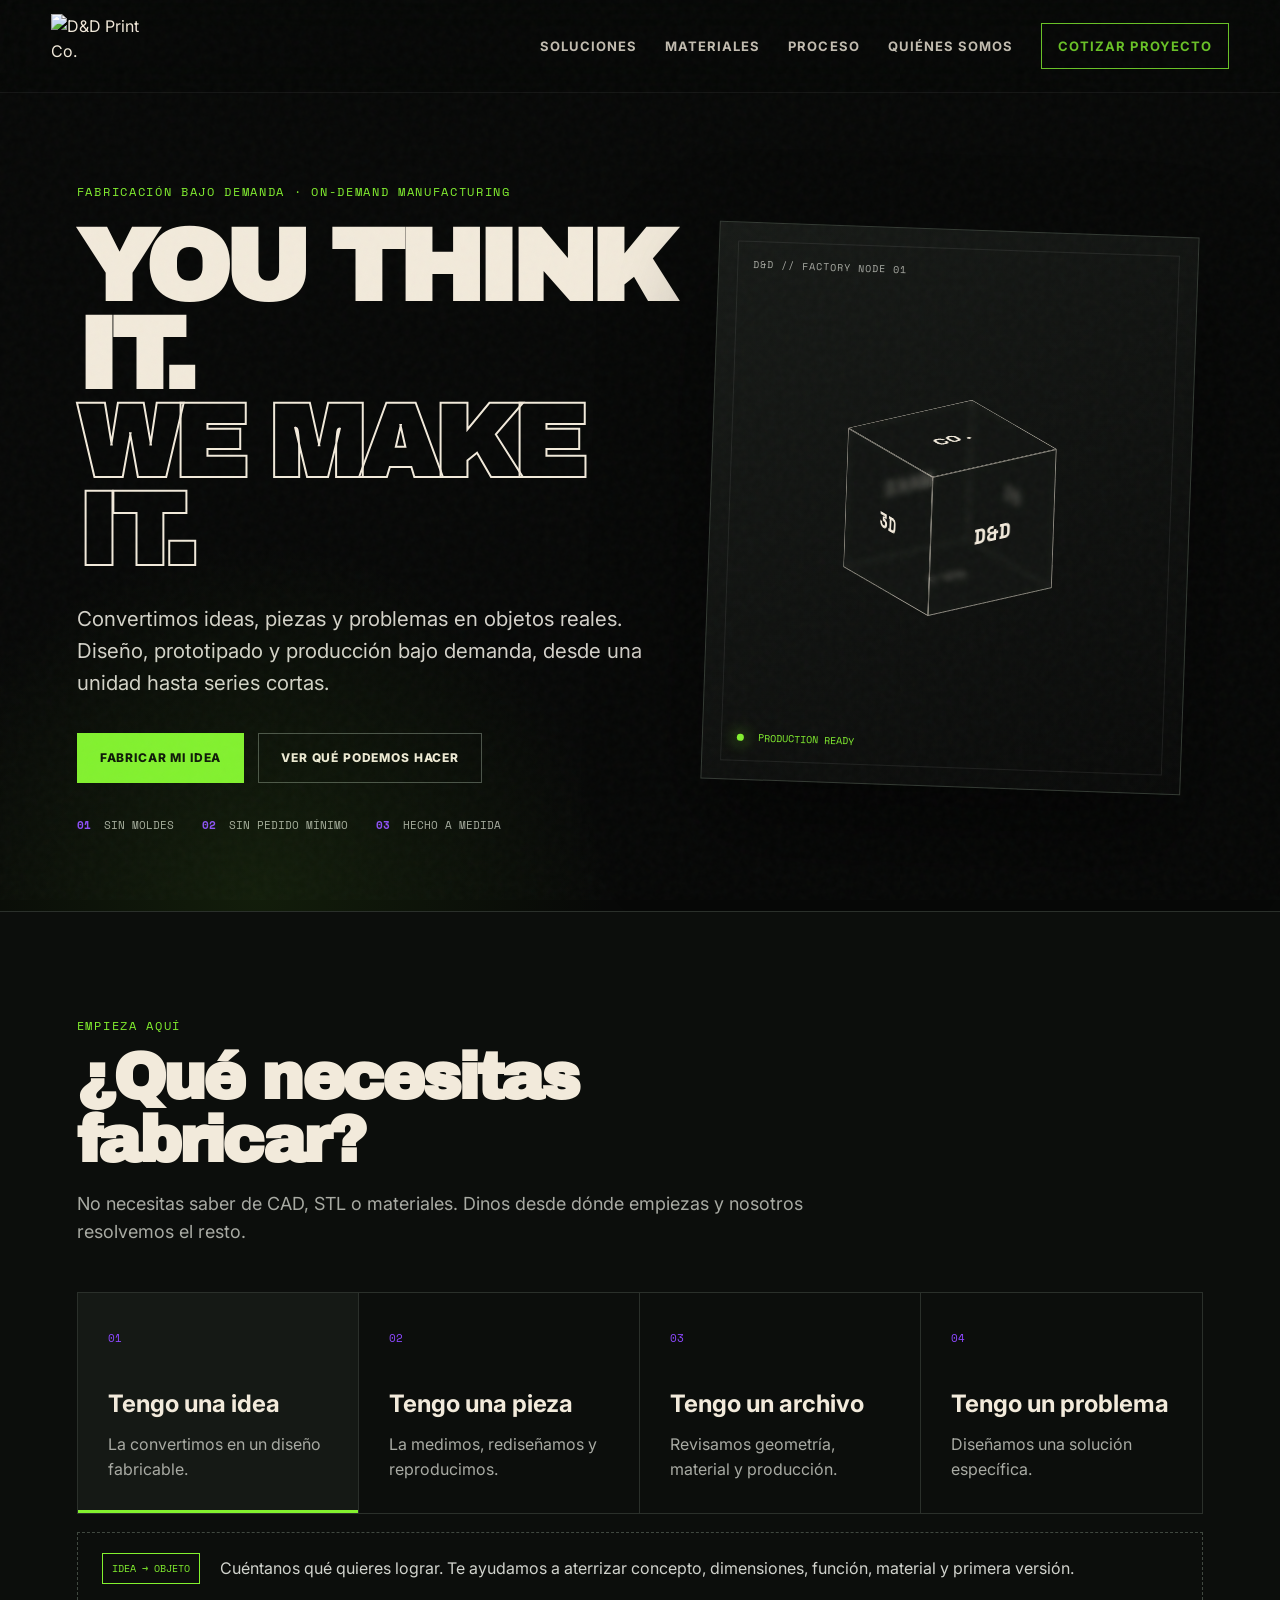
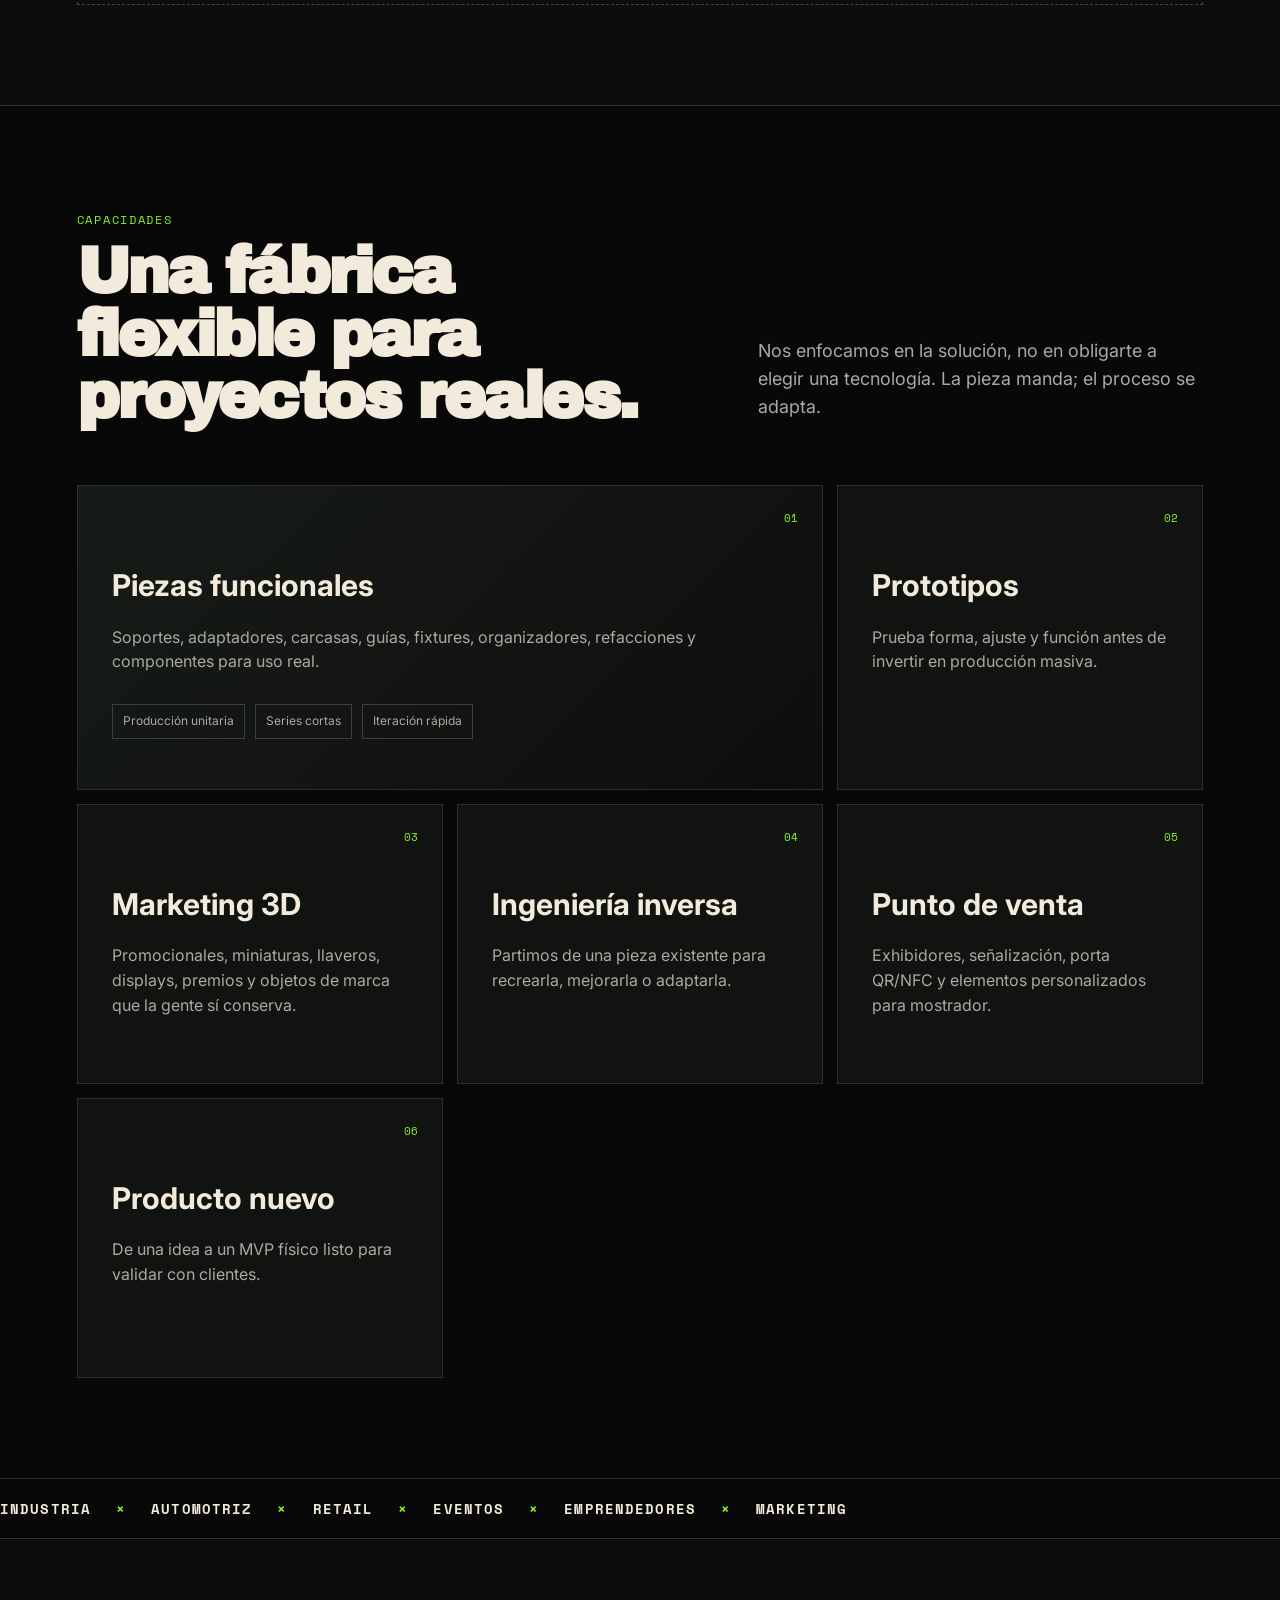
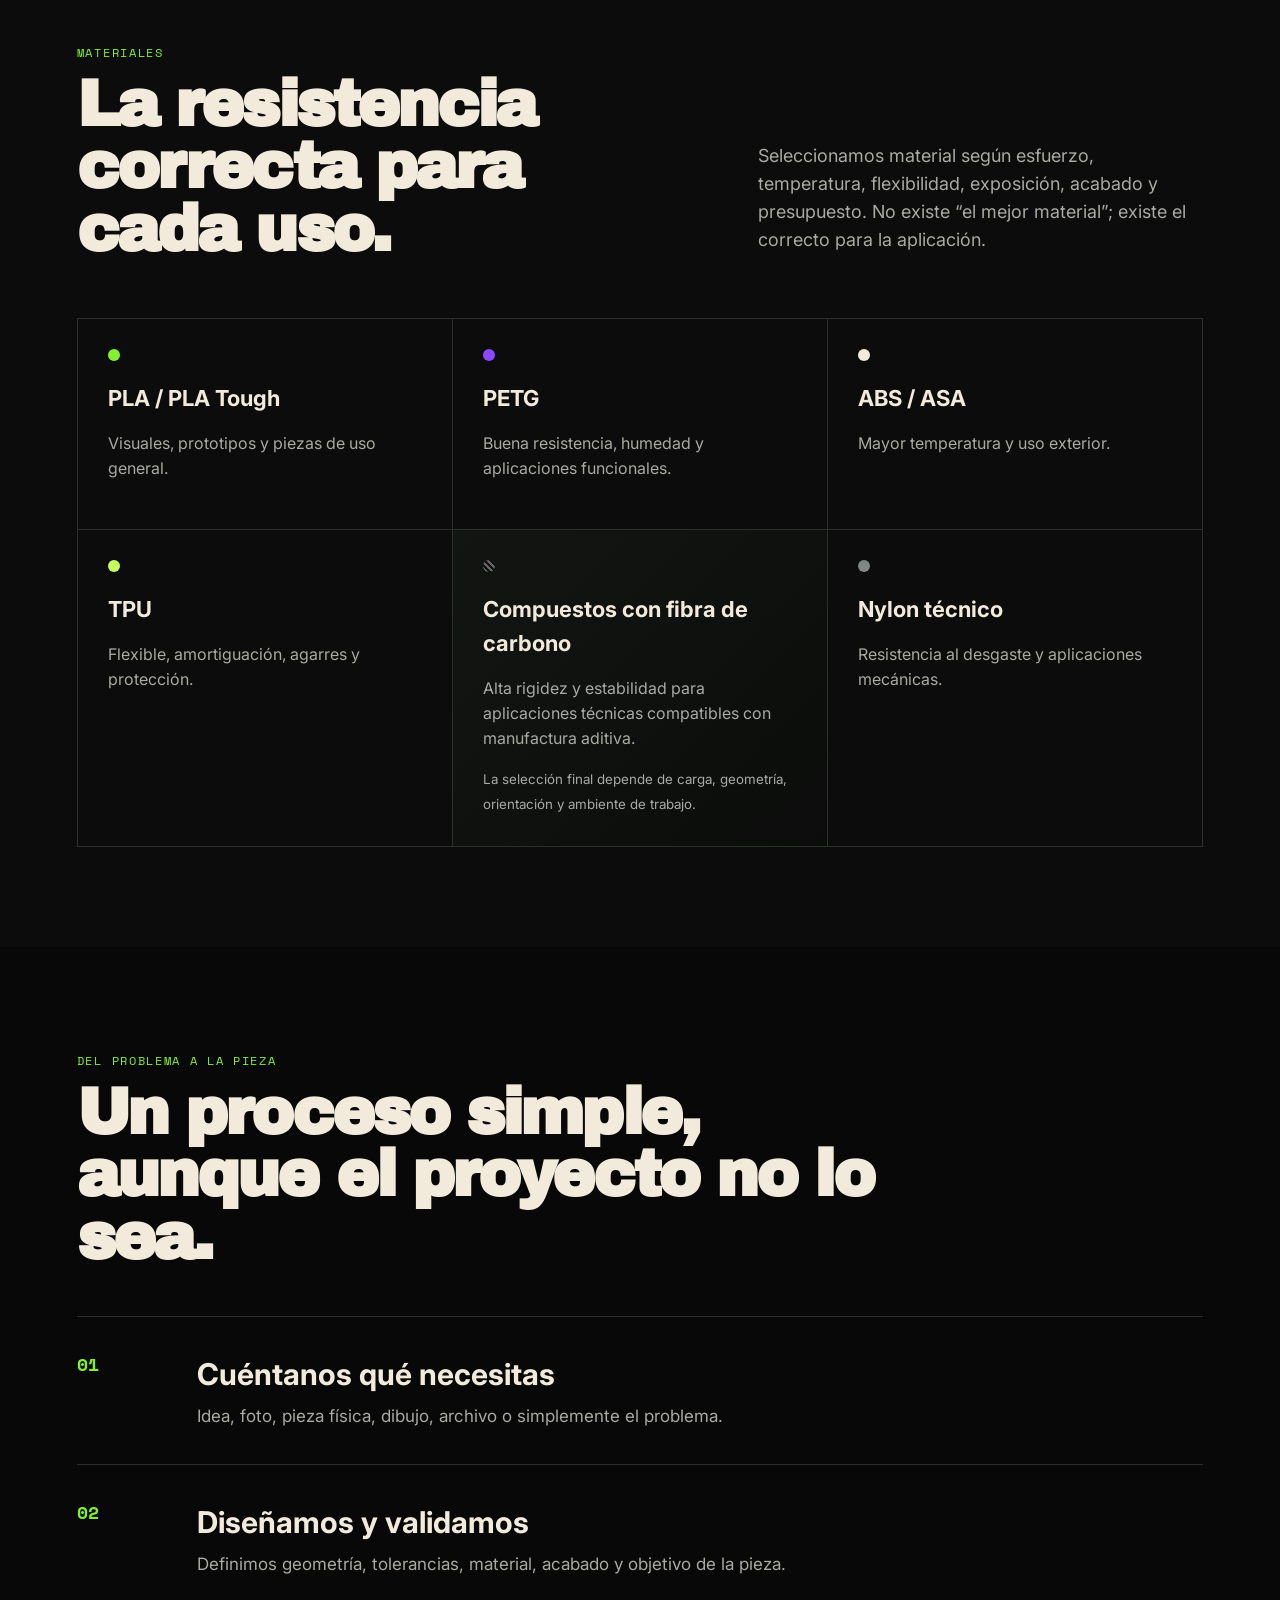
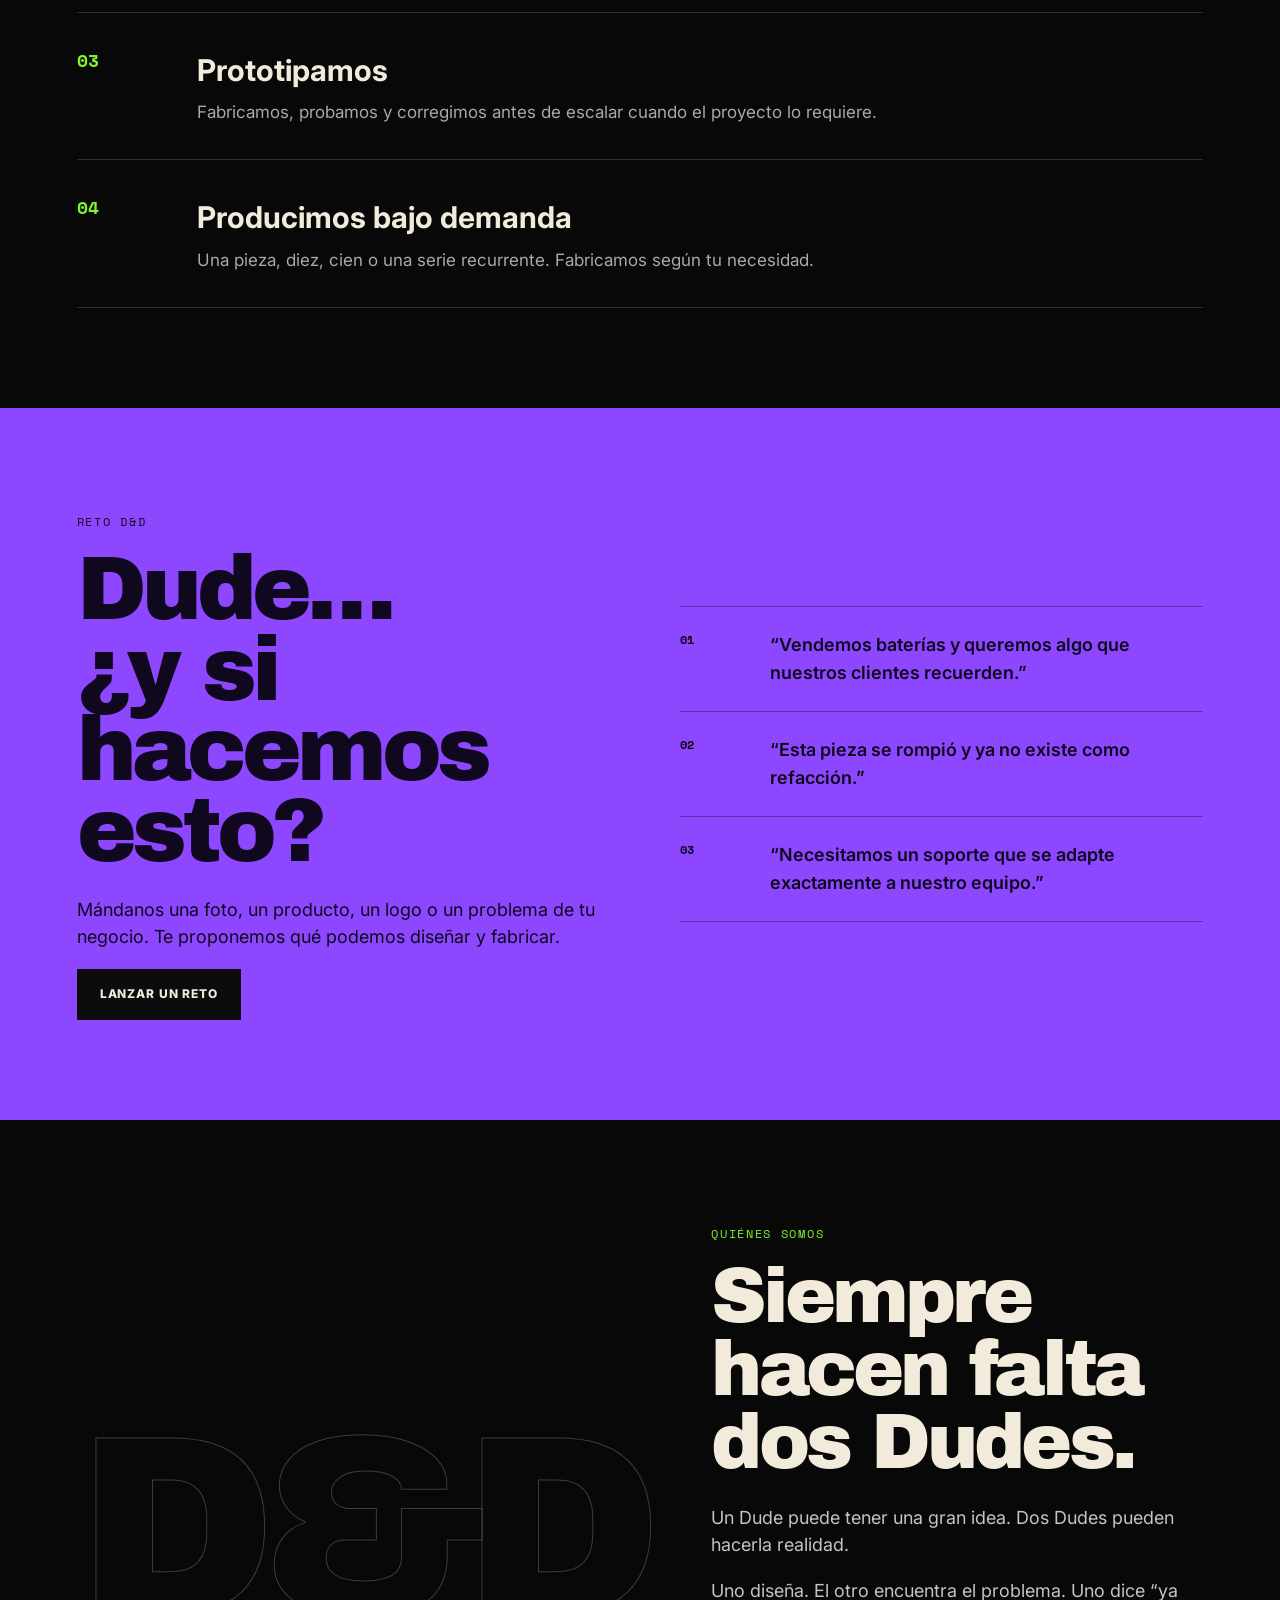
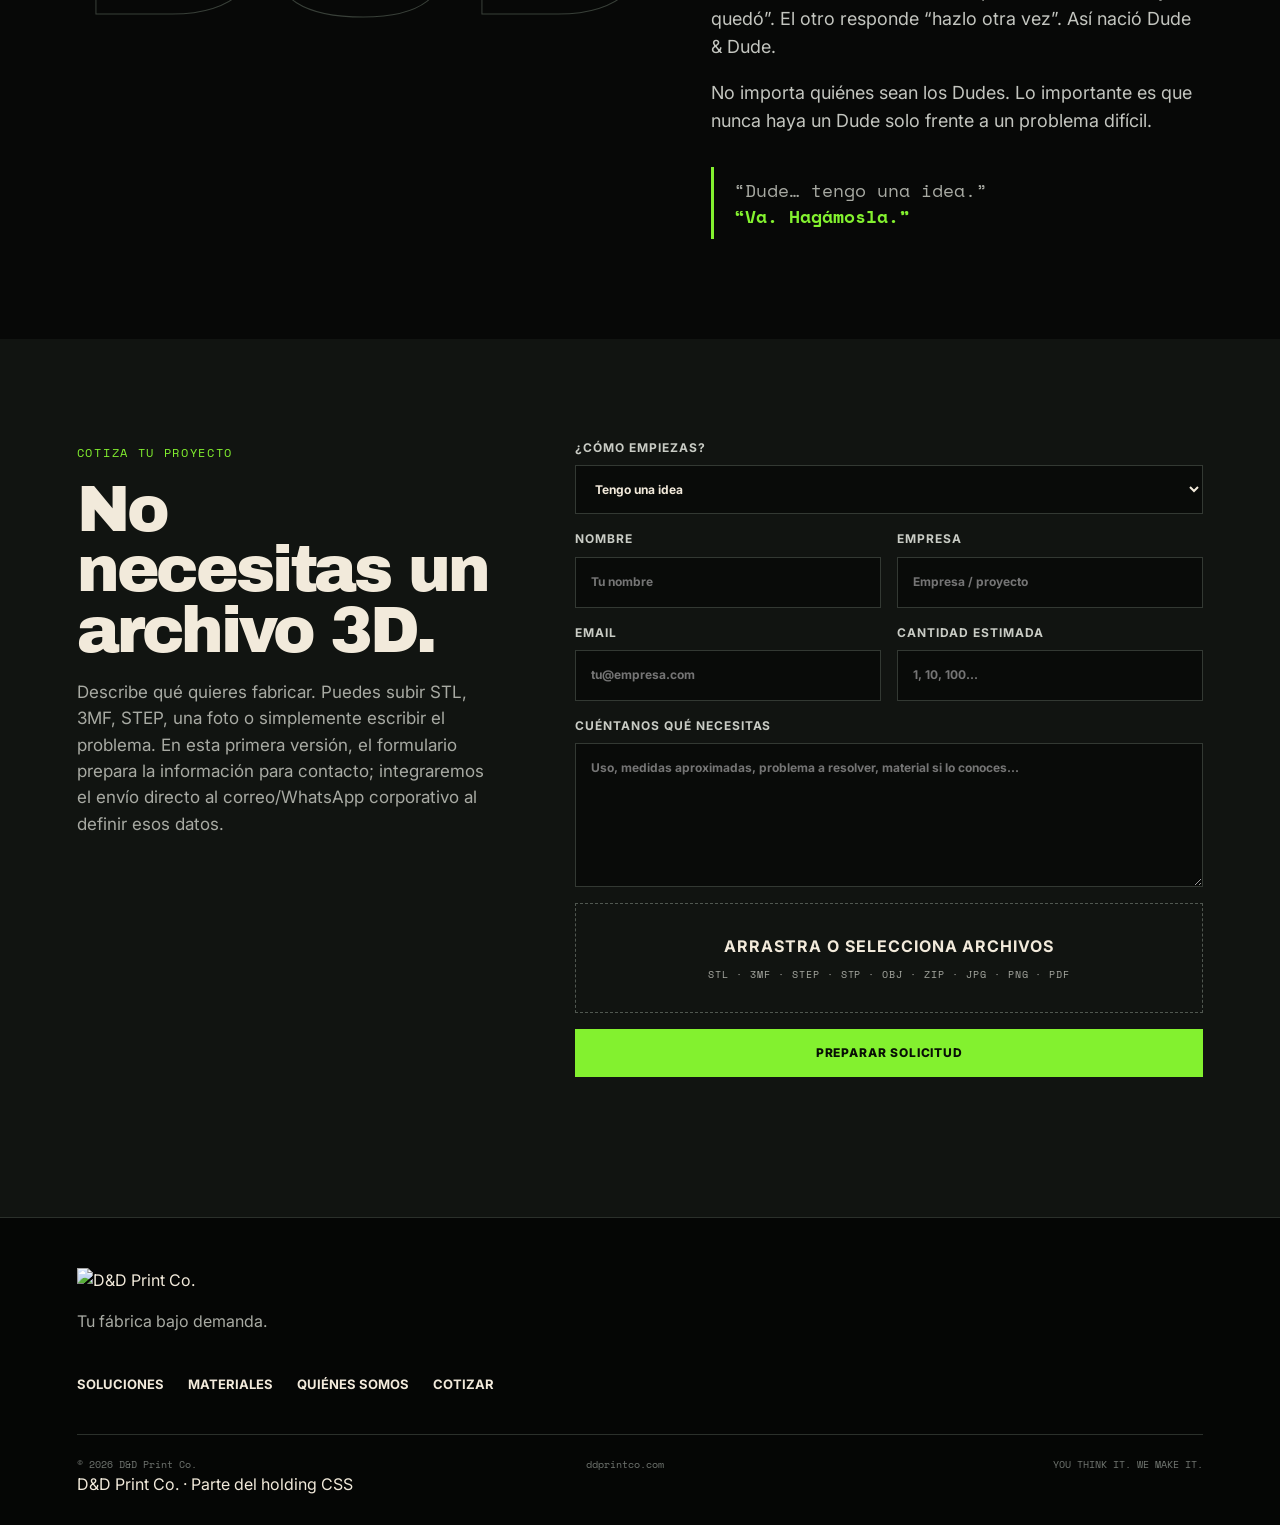
==== index.html @ 62b8ad68 "Add discreet CSS holding reference in footer" ====
<!doctype html>
<html lang="es">
<head>
  <meta charset="utf-8">
  <meta name="viewport" content="width=device-width, initial-scale=1">
  <title>D&D Print Co. | Fabricación bajo demanda</title>
  <meta name="description" content="D&D Print Co. convierte ideas, piezas, archivos y problemas en soluciones físicas. Diseño, prototipado e impresión 3D bajo demanda para empresas, emprendedores y personas.">
  <link rel="canonical" href="https://ddprintco.com/">
  <meta name="theme-color" content="#090909">
  <meta property="og:title" content="D&D Print Co. | Tu fábrica bajo demanda">
  <meta property="og:description" content="Diseñamos, prototipamos y fabricamos piezas y soluciones bajo demanda. Desde una pieza hasta series cortas.">
  <meta property="og:type" content="website">
  <meta property="og:url" content="https://ddprintco.com/">
  <link rel="icon" href="assets/logo.png">
  <link rel="manifest" href="manifest.webmanifest">
  <link rel="preconnect" href="https://fonts.googleapis.com">
  <link rel="preconnect" href="https://fonts.gstatic.com" crossorigin>
  <link href="https://fonts.googleapis.com/css2?family=Archivo+Black&family=Inter:wght@400;500;600;700&family=Space+Mono:wght@400;700&display=swap" rel="stylesheet">
  <link rel="stylesheet" href="styles.css">
</head>
<body>
  <div class="noise"></div>
  <header class="site-header">
    <a class="brand" href="#inicio" aria-label="D&D Print Co. inicio">
      <img src="assets/logo.png" alt="D&D Print Co.">
    </a>
    <button class="menu-toggle" aria-label="Abrir menú" aria-expanded="false"><span></span><span></span></button>
    <nav class="main-nav">
      <a href="#soluciones">Soluciones</a>
      <a href="#materiales">Materiales</a>
      <a href="#proceso">Proceso</a>
      <a href="#nosotros">Quiénes somos</a>
      <a class="nav-cta" href="#cotizar">Cotizar proyecto</a>
    </nav>
  </header>

  <main>
    <section class="hero" id="inicio">
      <div class="hero-copy">
        <div class="eyebrow">FABRICACIÓN BAJO DEMANDA · ON-DEMAND MANUFACTURING</div>
        <h1>YOU THINK IT.<br><span>WE MAKE IT.</span></h1>
        <p class="hero-lead">Convertimos ideas, piezas y problemas en objetos reales. Diseño, prototipado y producción bajo demanda, desde una unidad hasta series cortas.</p>
        <div class="hero-actions">
          <a class="button primary" href="#cotizar">Fabricar mi idea</a>
          <a class="button ghost" href="#soluciones">Ver qué podemos hacer</a>
        </div>
        <div class="hero-meta">
          <span><b>01</b> Sin moldes</span>
          <span><b>02</b> Sin pedido mínimo</span>
          <span><b>03</b> Hecho a medida</span>
        </div>
      </div>
      <div class="hero-visual" aria-hidden="true">
        <div class="orb orb-a"></div>
        <div class="orb orb-b"></div>
        <div class="machine-card">
          <span class="card-label">D&D // FACTORY NODE 01</span>
          <div class="cube">
            <div class="cube-face front">D&D</div>
            <div class="cube-face back">MAKE</div>
            <div class="cube-face right">01</div>
            <div class="cube-face left">3D</div>
            <div class="cube-face top">CO.</div>
            <div class="cube-face bottom">LAB</div>
          </div>
          <div class="status-line"><span class="pulse"></span> PRODUCTION READY</div>
        </div>
      </div>
    </section>

    <section class="route-section">
      <div class="section-heading">
        <span>EMPIEZA AQUÍ</span>
        <h2>¿Qué necesitas fabricar?</h2>
        <p>No necesitas saber de CAD, STL o materiales. Dinos desde dónde empiezas y nosotros resolvemos el resto.</p>
      </div>
      <div class="route-grid">
        <button class="route-card active" data-route="idea"><b>01</b><h3>Tengo una idea</h3><p>La convertimos en un diseño fabricable.</p></button>
        <button class="route-card" data-route="pieza"><b>02</b><h3>Tengo una pieza</h3><p>La medimos, rediseñamos y reproducimos.</p></button>
        <button class="route-card" data-route="archivo"><b>03</b><h3>Tengo un archivo</h3><p>Revisamos geometría, material y producción.</p></button>
        <button class="route-card" data-route="problema"><b>04</b><h3>Tengo un problema</h3><p>Diseñamos una solución específica.</p></button>
      </div>
      <div class="route-output" id="routeOutput">
        <span class="tag">IDEA → OBJETO</span>
        <p>Cuéntanos qué quieres lograr. Te ayudamos a aterrizar concepto, dimensiones, función, material y primera versión.</p>
      </div>
    </section>

    <section class="solutions" id="soluciones">
      <div class="section-heading split">
        <div><span>CAPACIDADES</span><h2>Una fábrica flexible para proyectos reales.</h2></div>
        <p>Nos enfocamos en la solución, no en obligarte a elegir una tecnología. La pieza manda; el proceso se adapta.</p>
      </div>
      <div class="solution-grid">
        <article class="solution-card big">
          <div class="card-index">01</div>
          <h3>Piezas funcionales</h3>
          <p>Soportes, adaptadores, carcasas, guías, fixtures, organizadores, refacciones y componentes para uso real.</p>
          <ul><li>Producción unitaria</li><li>Series cortas</li><li>Iteración rápida</li></ul>
        </article>
        <article class="solution-card">
          <div class="card-index">02</div>
          <h3>Prototipos</h3>
          <p>Prueba forma, ajuste y función antes de invertir en producción masiva.</p>
        </article>
        <article class="solution-card">
          <div class="card-index">03</div>
          <h3>Marketing 3D</h3>
          <p>Promocionales, miniaturas, llaveros, displays, premios y objetos de marca que la gente sí conserva.</p>
        </article>
        <article class="solution-card">
          <div class="card-index">04</div>
          <h3>Ingeniería inversa</h3>
          <p>Partimos de una pieza existente para recrearla, mejorarla o adaptarla.</p>
        </article>
        <article class="solution-card">
          <div class="card-index">05</div>
          <h3>Punto de venta</h3>
          <p>Exhibidores, señalización, porta QR/NFC y elementos personalizados para mostrador.</p>
        </article>
        <article class="solution-card">
          <div class="card-index">06</div>
          <h3>Producto nuevo</h3>
          <p>De una idea a un MVP físico listo para validar con clientes.</p>
        </article>
      </div>
    </section>

    <section class="industries">
      <div class="ticker"><span>INDUSTRIA</span><i>×</i><span>AUTOMOTRIZ</span><i>×</i><span>RETAIL</span><i>×</i><span>EVENTOS</span><i>×</i><span>EMPRENDEDORES</span><i>×</i><span>MARKETING</span></div>
    </section>

    <section class="materials" id="materiales">
      <div class="section-heading split">
        <div><span>MATERIALES</span><h2>La resistencia correcta para cada uso.</h2></div>
        <p>Seleccionamos material según esfuerzo, temperatura, flexibilidad, exposición, acabado y presupuesto. No existe “el mejor material”; existe el correcto para la aplicación.</p>
      </div>
      <div class="materials-grid">
        <div class="material"><span class="dot green"></span><h3>PLA / PLA Tough</h3><p>Visuales, prototipos y piezas de uso general.</p></div>
        <div class="material"><span class="dot purple"></span><h3>PETG</h3><p>Buena resistencia, humedad y aplicaciones funcionales.</p></div>
        <div class="material"><span class="dot cream"></span><h3>ABS / ASA</h3><p>Mayor temperatura y uso exterior.</p></div>
        <div class="material"><span class="dot lime"></span><h3>TPU</h3><p>Flexible, amortiguación, agarres y protección.</p></div>
        <div class="material featured"><span class="dot carbon"></span><h3>Compuestos con fibra de carbono</h3><p>Alta rigidez y estabilidad para aplicaciones técnicas compatibles con manufactura aditiva.</p><small>La selección final depende de carga, geometría, orientación y ambiente de trabajo.</small></div>
        <div class="material"><span class="dot grey"></span><h3>Nylon técnico</h3><p>Resistencia al desgaste y aplicaciones mecánicas.</p></div>
      </div>
    </section>

    <section class="process" id="proceso">
      <div class="section-heading"><span>DEL PROBLEMA A LA PIEZA</span><h2>Un proceso simple, aunque el proyecto no lo sea.</h2></div>
      <div class="process-list">
        <div class="process-step"><b>01</b><div><h3>Cuéntanos qué necesitas</h3><p>Idea, foto, pieza física, dibujo, archivo o simplemente el problema.</p></div></div>
        <div class="process-step"><b>02</b><div><h3>Diseñamos y validamos</h3><p>Definimos geometría, tolerancias, material, acabado y objetivo de la pieza.</p></div></div>
        <div class="process-step"><b>03</b><div><h3>Prototipamos</h3><p>Fabricamos, probamos y corregimos antes de escalar cuando el proyecto lo requiere.</p></div></div>
        <div class="process-step"><b>04</b><div><h3>Producimos bajo demanda</h3><p>Una pieza, diez, cien o una serie recurrente. Fabricamos según tu necesidad.</p></div></div>
      </div>
    </section>

    <section class="challenge">
      <div class="challenge-copy">
        <span class="eyebrow">RETO D&D</span>
        <h2>Dude…<br>¿y si hacemos esto?</h2>
        <p>Mándanos una foto, un producto, un logo o un problema de tu negocio. Te proponemos qué podemos diseñar y fabricar.</p>
        <a class="button primary" href="#cotizar">Lanzar un reto</a>
      </div>
      <div class="challenge-list">
        <div><span>01</span><p>“Vendemos baterías y queremos algo que nuestros clientes recuerden.”</p></div>
        <div><span>02</span><p>“Esta pieza se rompió y ya no existe como refacción.”</p></div>
        <div><span>03</span><p>“Necesitamos un soporte que se adapte exactamente a nuestro equipo.”</p></div>
      </div>
    </section>

    <section class="about" id="nosotros">
      <div class="about-mark">D&D</div>
      <div class="about-copy">
        <span class="eyebrow">QUIÉNES SOMOS</span>
        <h2>Siempre hacen falta dos Dudes.</h2>
        <p>Un Dude puede tener una gran idea. Dos Dudes pueden hacerla realidad.</p>
        <p>Uno diseña. El otro encuentra el problema. Uno dice “ya quedó”. El otro responde “hazlo otra vez”. Así nació Dude & Dude.</p>
        <p>No importa quiénes sean los Dudes. Lo importante es que nunca haya un Dude solo frente a un problema difícil.</p>
        <blockquote>“Dude… tengo una idea.”<br><strong>“Va. Hagámosla.”</strong></blockquote>
      </div>
    </section>

    <section class="quote-section" id="cotizar">
      <div class="quote-intro">
        <span class="eyebrow">COTIZA TU PROYECTO</span>
        <h2>No necesitas un archivo 3D.</h2>
        <p>Describe qué quieres fabricar. Puedes subir STL, 3MF, STEP, una foto o simplemente escribir el problema. En esta primera versión, el formulario prepara la información para contacto; integraremos el envío directo al correo/WhatsApp corporativo al definir esos datos.</p>
      </div>
      <form class="quote-form" id="quoteForm">
        <label>¿Cómo empiezas?
          <select name="start">
            <option>Tengo una idea</option><option>Tengo una pieza</option><option>Tengo un archivo</option><option>Tengo un problema</option>
          </select>
        </label>
        <div class="form-row">
          <label>Nombre<input type="text" name="name" placeholder="Tu nombre" required></label>
          <label>Empresa<input type="text" name="company" placeholder="Empresa / proyecto"></label>
        </div>
        <div class="form-row">
          <label>Email<input type="email" name="email" placeholder="tu@empresa.com" required></label>
          <label>Cantidad estimada<input type="text" name="qty" placeholder="1, 10, 100..."></label>
        </div>
        <label>Cuéntanos qué necesitas<textarea name="message" rows="6" placeholder="Uso, medidas aproximadas, problema a resolver, material si lo conoces..."></textarea></label>
        <label class="upload-zone" for="files">
          <input id="files" name="files" type="file" multiple accept=".stl,.3mf,.step,.stp,.obj,.zip,.jpg,.jpeg,.png,.pdf">
          <span class="upload-title">Arrastra o selecciona archivos</span>
          <span class="upload-copy">STL · 3MF · STEP · STP · OBJ · ZIP · JPG · PNG · PDF</span>
        </label>
        <button class="button primary wide" type="submit">Preparar solicitud</button>
        <div class="form-status" id="formStatus" aria-live="polite"></div>
      </form>
    </section>
  </main>

  <footer>
    <div class="footer-brand"><img src="assets/logo.png" alt="D&D Print Co."><p>Tu fábrica bajo demanda.</p></div>
    <div class="footer-links"><a href="#soluciones">Soluciones</a><a href="#materiales">Materiales</a><a href="#nosotros">Quiénes somos</a><a href="#cotizar">Cotizar</a></div>
    <div class="footer-bottom"><span>© 2026 D&D Print Co.</span><span>ddprintco.com</span><span>YOU THINK IT. WE MAKE IT.</span></div>
    <div class="holding-note">D&D Print Co. · Parte del holding CSS</div>
  </footer>
  <script src="script.js"></script>
</body>
</html>
---- styles.css ----
:root{
  --bg:#070807;--panel:#111311;--panel2:#171a17;--text:#f2eadb;--muted:#a8aaa3;
  --green:#83f12f;--purple:#8d48ff;--line:#2b302b;--black:#000;
}
*{box-sizing:border-box}
html{scroll-behavior:smooth}
body{margin:0;background:var(--bg);color:var(--text);font-family:Inter,Arial,sans-serif;line-height:1.55;overflow-x:hidden}
a{color:inherit;text-decoration:none}
button,input,select,textarea{font:inherit}
.noise{pointer-events:none;position:fixed;inset:0;z-index:99;opacity:.045;background-image:url("data:image/svg+xml,%3Csvg viewBox='0 0 160 160' xmlns='http://www.w3.org/2000/svg'%3E%3Cfilter id='n'%3E%3CfeTurbulence type='fractalNoise' baseFrequency='.8' numOctaves='4' stitchTiles='stitch'/%3E%3C/filter%3E%3Crect width='100%25' height='100%25' filter='url(%23n)' opacity='.7'/%3E%3C/svg%3E")}
.site-header{position:sticky;top:0;z-index:80;display:flex;align-items:center;justify-content:space-between;padding:14px 4vw;background:rgba(7,8,7,.84);backdrop-filter:blur(18px);border-bottom:1px solid rgba(255,255,255,.06)}
.brand img{width:114px;height:64px;object-fit:contain;display:block}
.main-nav{display:flex;align-items:center;gap:28px;font-size:13px;font-weight:700;text-transform:uppercase;letter-spacing:.08em}
.main-nav a{opacity:.8}.main-nav a:hover{opacity:1;color:var(--green)}
.nav-cta{padding:12px 16px;border:1px solid var(--green);color:var(--green)!important}
.menu-toggle{display:none;background:none;border:0;padding:10px}.menu-toggle span{display:block;width:26px;height:2px;background:var(--text);margin:5px}
.hero{min-height:calc(100vh - 93px);display:grid;grid-template-columns:1.1fr .9fr;align-items:center;padding:7vw 6vw 6vw;position:relative;overflow:hidden}
.hero:before{content:"";position:absolute;left:-10%;bottom:-45%;width:60vw;height:60vw;background:radial-gradient(circle,rgba(131,241,47,.09),transparent 65%);pointer-events:none}
.eyebrow,.section-heading>span,.section-heading>div>span{font-family:"Space Mono",monospace;color:var(--green);font-size:12px;letter-spacing:.14em}
.hero h1{font-family:"Archivo Black",Impact,sans-serif;font-size:clamp(58px,8vw,132px);line-height:.86;letter-spacing:-.06em;margin:22px 0 28px;max-width:900px}
.hero h1 span{color:transparent;-webkit-text-stroke:2px var(--text)}
.hero-lead{font-size:clamp(18px,1.6vw,26px);max-width:760px;color:#d5d2cb}
.hero-actions{display:flex;gap:14px;flex-wrap:wrap;margin:34px 0}
.button{display:inline-flex;align-items:center;justify-content:center;padding:15px 22px;text-transform:uppercase;font-weight:800;letter-spacing:.07em;font-size:12px;border:1px solid transparent;cursor:pointer;transition:.2s}
.button.primary{background:var(--green);color:#091006}.button.primary:hover{box-shadow:0 0 0 6px rgba(131,241,47,.12);transform:translateY(-2px)}
.button.ghost{border-color:#4a504a}.button.ghost:hover{border-color:var(--text)}
.hero-meta{display:flex;gap:28px;flex-wrap:wrap;color:var(--muted);font-family:"Space Mono",monospace;font-size:11px;text-transform:uppercase}.hero-meta b{color:var(--purple);margin-right:6px}
.hero-visual{position:relative;min-height:620px;display:grid;place-items:center}
.machine-card{width:min(480px,80vw);aspect-ratio:.86;background:linear-gradient(145deg,#171a17,#090a09);border:1px solid #333a33;box-shadow:0 45px 100px rgba(0,0,0,.55);display:flex;flex-direction:column;align-items:center;justify-content:center;position:relative;transform:rotate(2deg)}
.machine-card:before{content:"";position:absolute;inset:18px;border:1px solid rgba(255,255,255,.08)}
.card-label{position:absolute;top:34px;left:34px;font:10px "Space Mono";letter-spacing:.1em;color:var(--muted)}
.status-line{position:absolute;bottom:34px;left:34px;font:10px "Space Mono";color:var(--green)}
.pulse{display:inline-block;width:7px;height:7px;background:var(--green);border-radius:50%;margin-right:8px;box-shadow:0 0 15px var(--green)}
.orb{position:absolute;border-radius:50%;filter:blur(2px)}.orb-a{width:230px;height:230px;background:var(--purple);opacity:.15;right:3%;top:8%}.orb-b{width:170px;height:170px;background:var(--green);opacity:.12;left:4%;bottom:10%}
.cube{width:150px;height:150px;position:relative;transform-style:preserve-3d;animation:spin 14s linear infinite;transform:rotateX(-22deg) rotateY(35deg)}
.cube-face{position:absolute;width:150px;height:150px;border:1px solid rgba(242,234,219,.55);background:rgba(18,20,18,.7);display:grid;place-items:center;font:700 24px "Space Mono";backdrop-filter:blur(3px)}
.front{transform:translateZ(75px)}.back{transform:rotateY(180deg) translateZ(75px)}.right{transform:rotateY(90deg) translateZ(75px)}.left{transform:rotateY(-90deg) translateZ(75px)}.top{transform:rotateX(90deg) translateZ(75px)}.bottom{transform:rotateX(-90deg) translateZ(75px)}
@keyframes spin{from{transform:rotateX(-22deg) rotateY(0)}to{transform:rotateX(-22deg) rotateY(360deg)}}
section{padding:100px 6vw}.section-heading{max-width:800px;margin-bottom:46px}.section-heading.split{max-width:none;display:grid;grid-template-columns:1.15fr .85fr;gap:80px;align-items:end}.section-heading h2{font-family:"Archivo Black";font-size:clamp(36px,5vw,72px);line-height:.98;letter-spacing:-.045em;margin:10px 0}.section-heading p{color:var(--muted);font-size:18px}
.route-section{background:#0c0e0c;border-top:1px solid var(--line);border-bottom:1px solid var(--line)}
.route-grid{display:grid;grid-template-columns:repeat(4,1fr);border:1px solid var(--line)}
.route-card{background:transparent;color:inherit;text-align:left;border:0;border-right:1px solid var(--line);padding:30px;min-height:220px;cursor:pointer;transition:.2s}
.route-card:last-child{border-right:0}.route-card:hover,.route-card.active{background:#151915}.route-card.active{box-shadow:inset 0 -3px var(--green)}
.route-card b{font:11px "Space Mono";color:var(--purple)}.route-card h3{font-size:24px;margin:36px 0 10px}.route-card p{color:var(--muted);margin:0}
.route-output{margin-top:18px;padding:20px 24px;border:1px dashed #404840;display:flex;gap:20px;align-items:center}.route-output p{margin:0;color:#d1d3cd}.tag{white-space:nowrap;font:10px "Space Mono";color:var(--green);border:1px solid var(--green);padding:7px 9px}
.solution-grid{display:grid;grid-template-columns:repeat(3,1fr);gap:14px}.solution-card{background:var(--panel);border:1px solid var(--line);padding:34px;min-height:280px;position:relative;overflow:hidden}.solution-card.big{grid-column:span 2;background:linear-gradient(135deg,#171b17,#0d0f0d)}.solution-card:hover{border-color:#596259}.solution-card h3{font-size:30px;margin:42px 0 10px}.solution-card p,.solution-card li{color:var(--muted)}.solution-card ul{display:flex;gap:10px;flex-wrap:wrap;list-style:none;padding:0;margin-top:30px}.solution-card li{border:1px solid #3a403a;padding:7px 10px;font-size:12px}.card-index{position:absolute;top:24px;right:24px;color:var(--green);font:11px "Space Mono"}
.industries{padding:0;border-block:1px solid var(--line);overflow:hidden}.ticker{display:flex;gap:25px;align-items:center;white-space:nowrap;padding:19px 0;font:700 14px "Space Mono";letter-spacing:.08em;animation:ticker 22s linear infinite}.ticker i{color:var(--green)}@keyframes ticker{to{transform:translateX(-28%)}}
.materials{background:#0b0c0b}.materials-grid{display:grid;grid-template-columns:repeat(3,1fr);gap:1px;background:var(--line);border:1px solid var(--line)}.material{background:#0b0c0b;padding:30px;min-height:210px}.material.featured{background:linear-gradient(135deg,#121612,#0b0c0b)}.material h3{margin:20px 0 8px;font-size:22px}.material p,.material small{color:var(--muted)}.dot{display:block;width:12px;height:12px;border-radius:50%}.green{background:var(--green)}.purple{background:var(--purple)}.cream{background:#f2eadb}.lime{background:#c5ff5f}.carbon{background:linear-gradient(45deg,#111 25%,#666 25%,#666 50%,#111 50%,#111 75%,#666 75%);background-size:6px 6px}.grey{background:#838783}
.process-list{border-top:1px solid var(--line)}.process-step{display:grid;grid-template-columns:90px 1fr;gap:30px;padding:34px 0;border-bottom:1px solid var(--line)}.process-step b{font:700 18px "Space Mono";color:var(--green)}.process-step h3{font-size:30px;margin:0 0 6px}.process-step p{margin:0;color:var(--muted);font-size:17px}
.challenge{display:grid;grid-template-columns:1fr 1fr;gap:80px;background:var(--purple);color:#10081e}.challenge .eyebrow{color:#12091e}.challenge h2{font:clamp(50px,7vw,100px)/.9 "Archivo Black";letter-spacing:-.055em;margin:16px 0 24px}.challenge p{font-size:18px}.challenge .button.primary{background:#0b0c0b;color:var(--text)}.challenge-list{align-self:center;border-top:1px solid rgba(0,0,0,.35)}.challenge-list div{display:grid;grid-template-columns:70px 1fr;gap:20px;padding:24px 0;border-bottom:1px solid rgba(0,0,0,.35)}.challenge-list span{font:700 12px "Space Mono"}.challenge-list p{margin:0;font-weight:600}
.about{display:grid;grid-template-columns:.75fr 1.25fr;gap:70px;align-items:center}.about-mark{font:clamp(120px,20vw,330px)/.8 "Archivo Black";color:transparent;-webkit-text-stroke:1px #394039;letter-spacing:-.08em}.about-copy h2{font:clamp(42px,6vw,82px)/.95 "Archivo Black";letter-spacing:-.05em;margin:16px 0 24px}.about-copy p{color:#c3c5bf;font-size:18px;max-width:760px}.about-copy blockquote{border-left:3px solid var(--green);padding:10px 0 10px 20px;margin:32px 0 0;font:18px "Space Mono";color:var(--muted)}.about-copy blockquote strong{color:var(--green)}
.quote-section{display:grid;grid-template-columns:.8fr 1.2fr;gap:80px;background:#111411}.quote-intro h2{font:clamp(44px,5vw,78px)/.95 "Archivo Black";letter-spacing:-.05em;margin:16px 0}.quote-intro p{color:var(--muted);font-size:17px}.quote-form{display:grid;gap:16px}.quote-form label{display:grid;gap:8px;font-size:12px;text-transform:uppercase;letter-spacing:.08em;color:#c9ccc5;font-weight:700}.form-row{display:grid;grid-template-columns:1fr 1fr;gap:16px}.quote-form input,.quote-form select,.quote-form textarea{width:100%;background:#090b09;color:var(--text);border:1px solid #333933;padding:15px;outline:none}.quote-form input:focus,.quote-form select:focus,.quote-form textarea:focus{border-color:var(--green)}.upload-zone{border:1px dashed #505750;padding:30px;text-align:center;cursor:pointer}.upload-zone input{display:none}.upload-title{font-size:16px;color:var(--text)}.upload-copy{font:10px "Space Mono";color:var(--muted)}.wide{width:100%;border:0}.form-status{min-height:24px;color:var(--green);font:12px "Space Mono"}
footer{padding:50px 6vw 28px;border-top:1px solid var(--line);background:#050605}.footer-brand img{width:130px}.footer-brand p{color:var(--muted)}.footer-links{display:flex;gap:24px;flex-wrap:wrap;margin:40px 0;font-size:13px;text-transform:uppercase;font-weight:700}.footer-bottom{border-top:1px solid var(--line);padding-top:22px;display:flex;justify-content:space-between;gap:20px;flex-wrap:wrap;color:#717671;font:10px "Space Mono"}
@media(max-width:980px){.main-nav{position:fixed;inset:93px 0 auto 0;background:#090a09;padding:24px 6vw;display:none;flex-direction:column;align-items:flex-start;border-bottom:1px solid var(--line)}.main-nav.open{display:flex}.menu-toggle{display:block}.hero{grid-template-columns:1fr;padding-top:60px}.hero-visual{min-height:470px}.section-heading.split,.challenge,.about,.quote-section{grid-template-columns:1fr;gap:40px}.route-grid{grid-template-columns:1fr 1fr}.route-card:nth-child(2){border-right:0}.route-card{border-bottom:1px solid var(--line)}.solution-grid{grid-template-columns:1fr 1fr}.materials-grid{grid-template-columns:1fr 1fr}.about-mark{font-size:180px}}
@media(max-width:620px){section{padding:72px 5vw}.site-header{padding-inline:5vw}.brand img{width:92px;height:58px}.hero{padding-inline:5vw;min-height:auto}.hero h1{font-size:52px}.hero-visual{min-height:390px}.machine-card{width:88vw}.route-grid,.solution-grid,.materials-grid,.form-row{grid-template-columns:1fr}.solution-card.big{grid-column:auto}.route-card{border-right:0}.route-output{align-items:flex-start;flex-direction:column}.process-step{grid-template-columns:52px 1fr;gap:14px}.process-step h3{font-size:24px}.challenge{padding-block:76px}.about-mark{font-size:120px}.footer-bottom{flex-direction:column}}
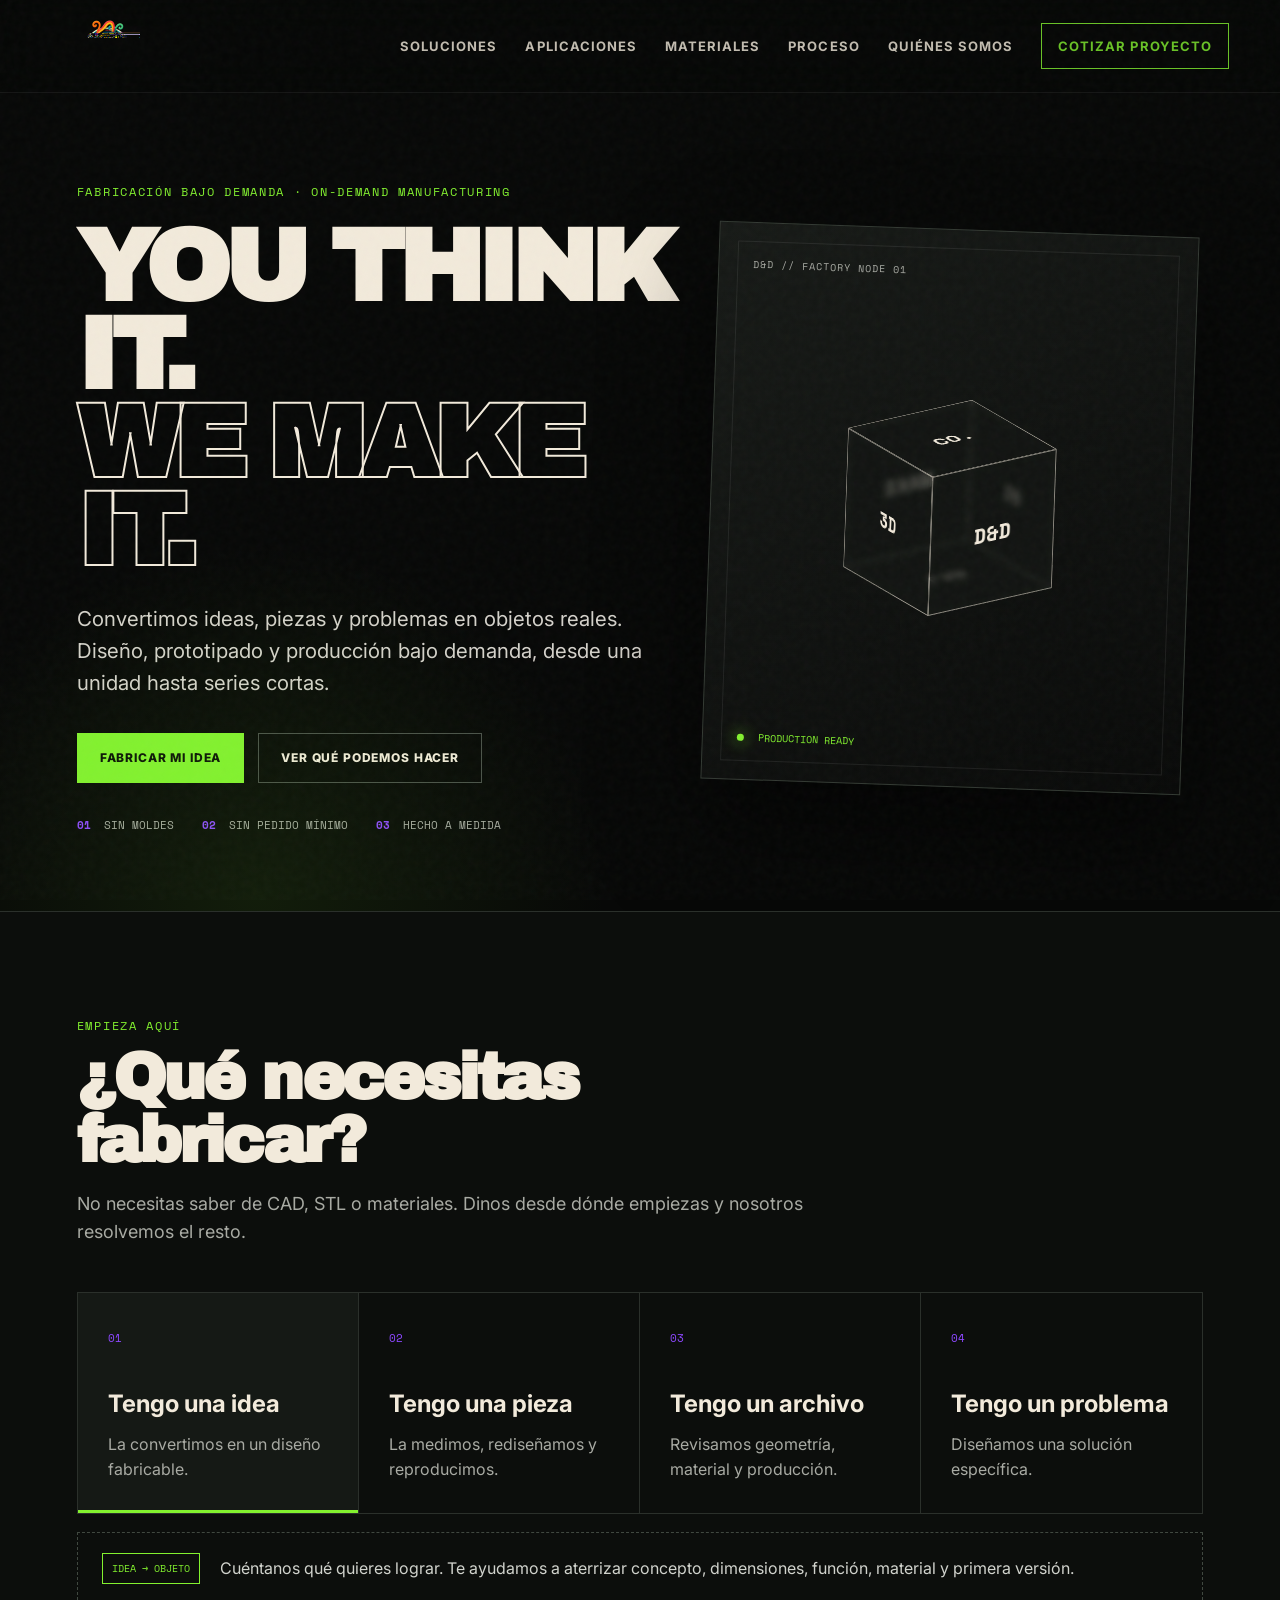
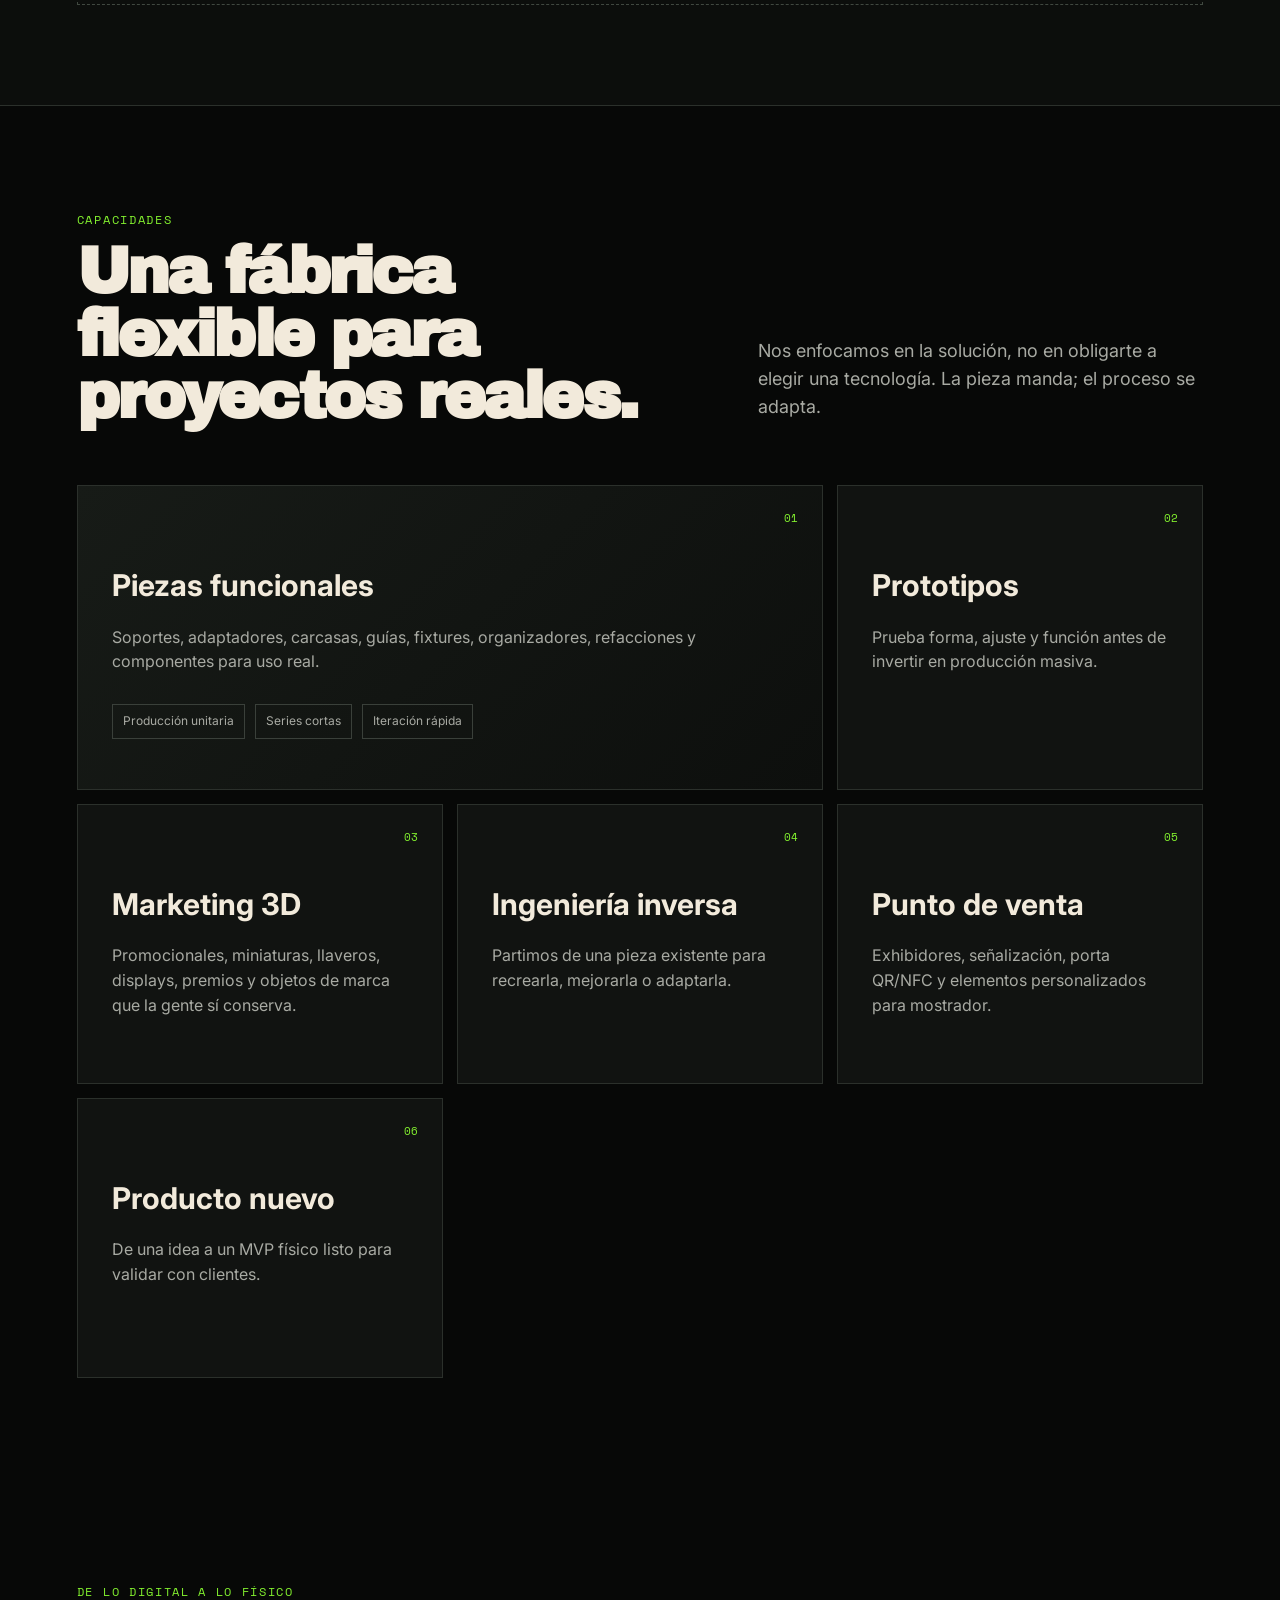
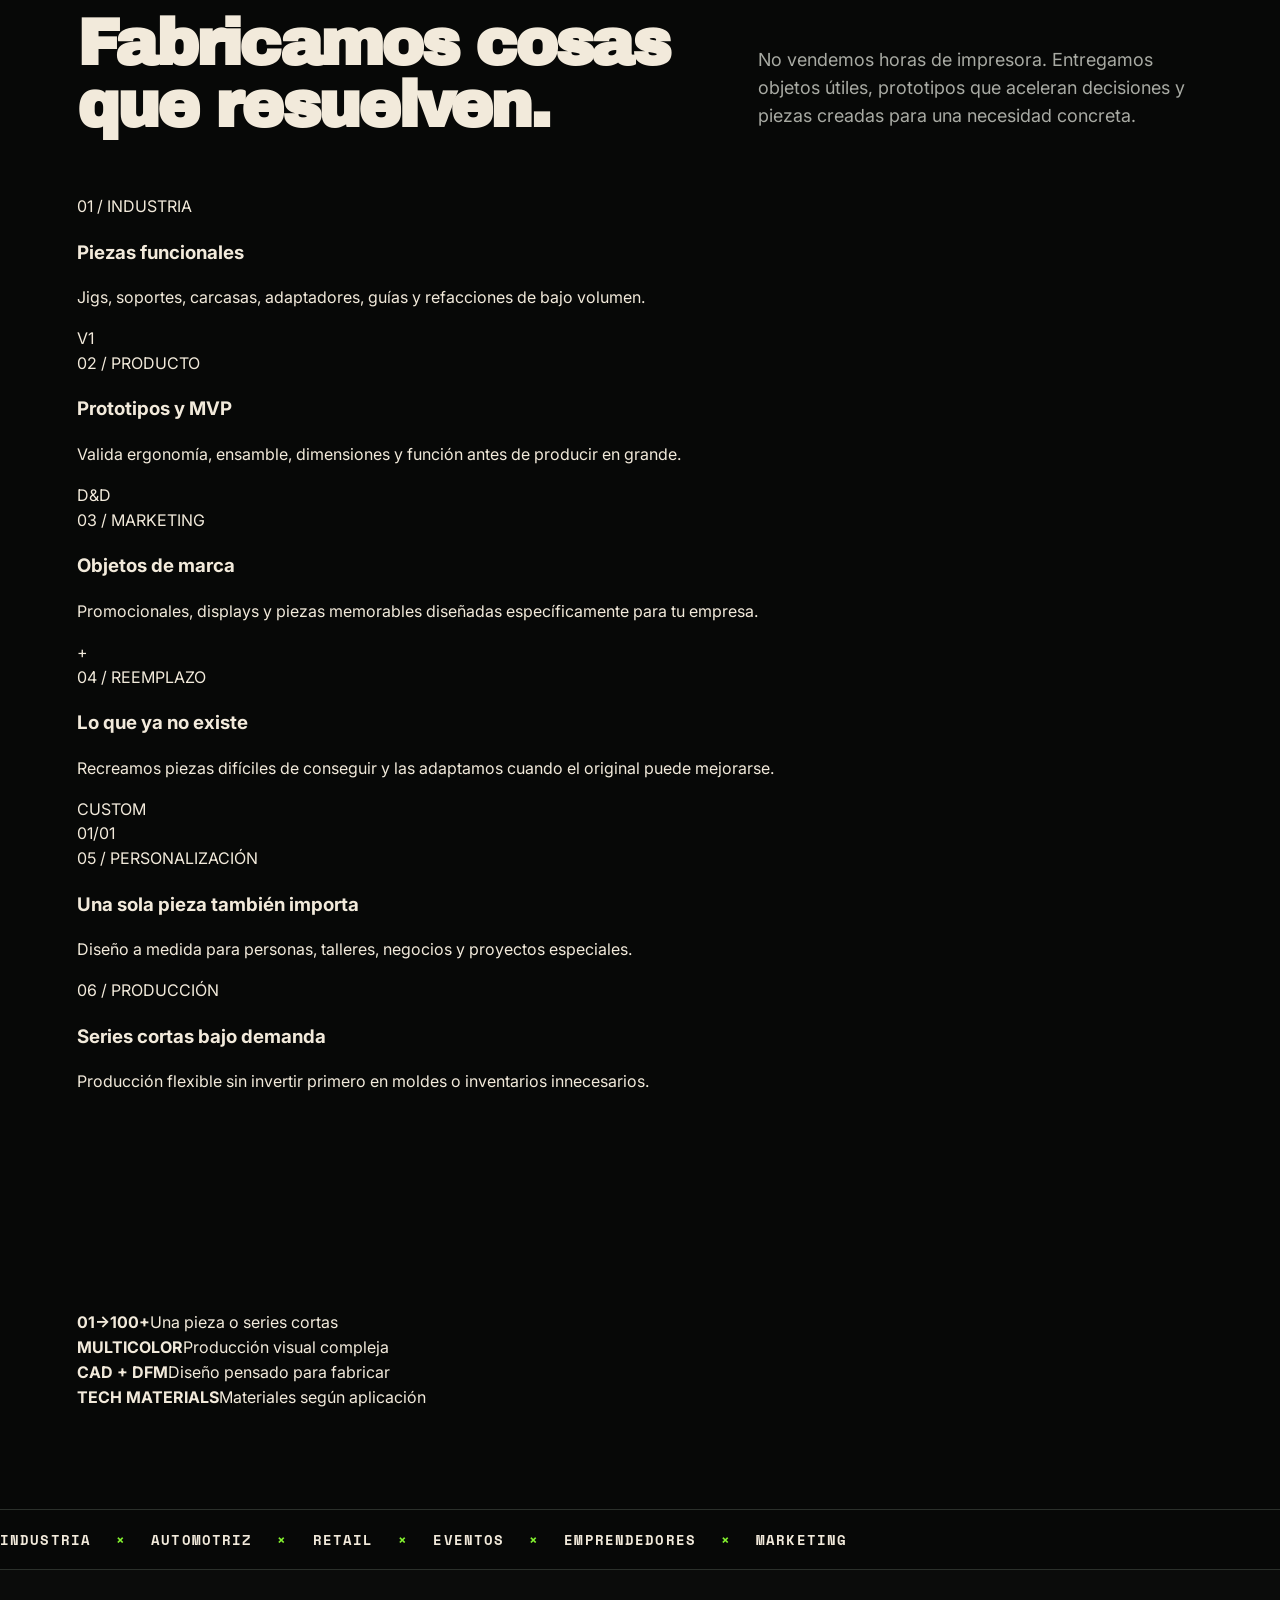
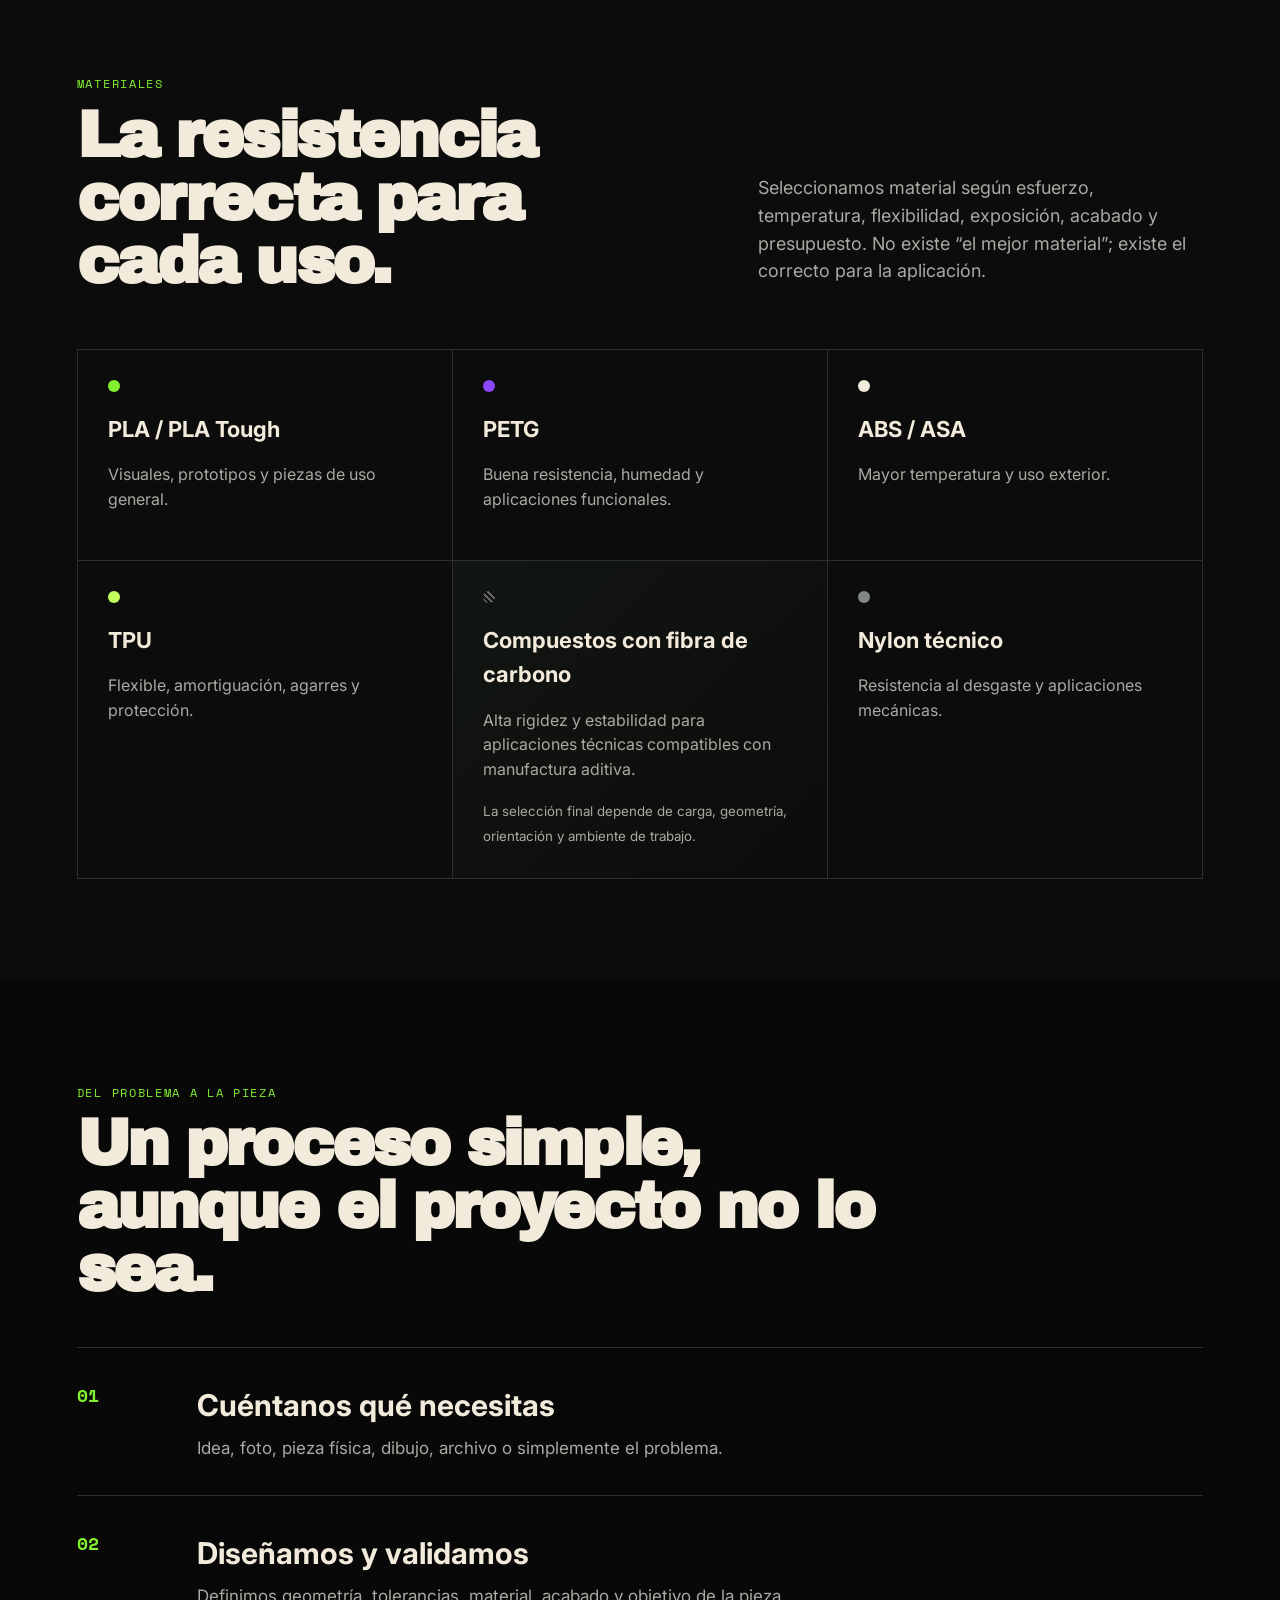
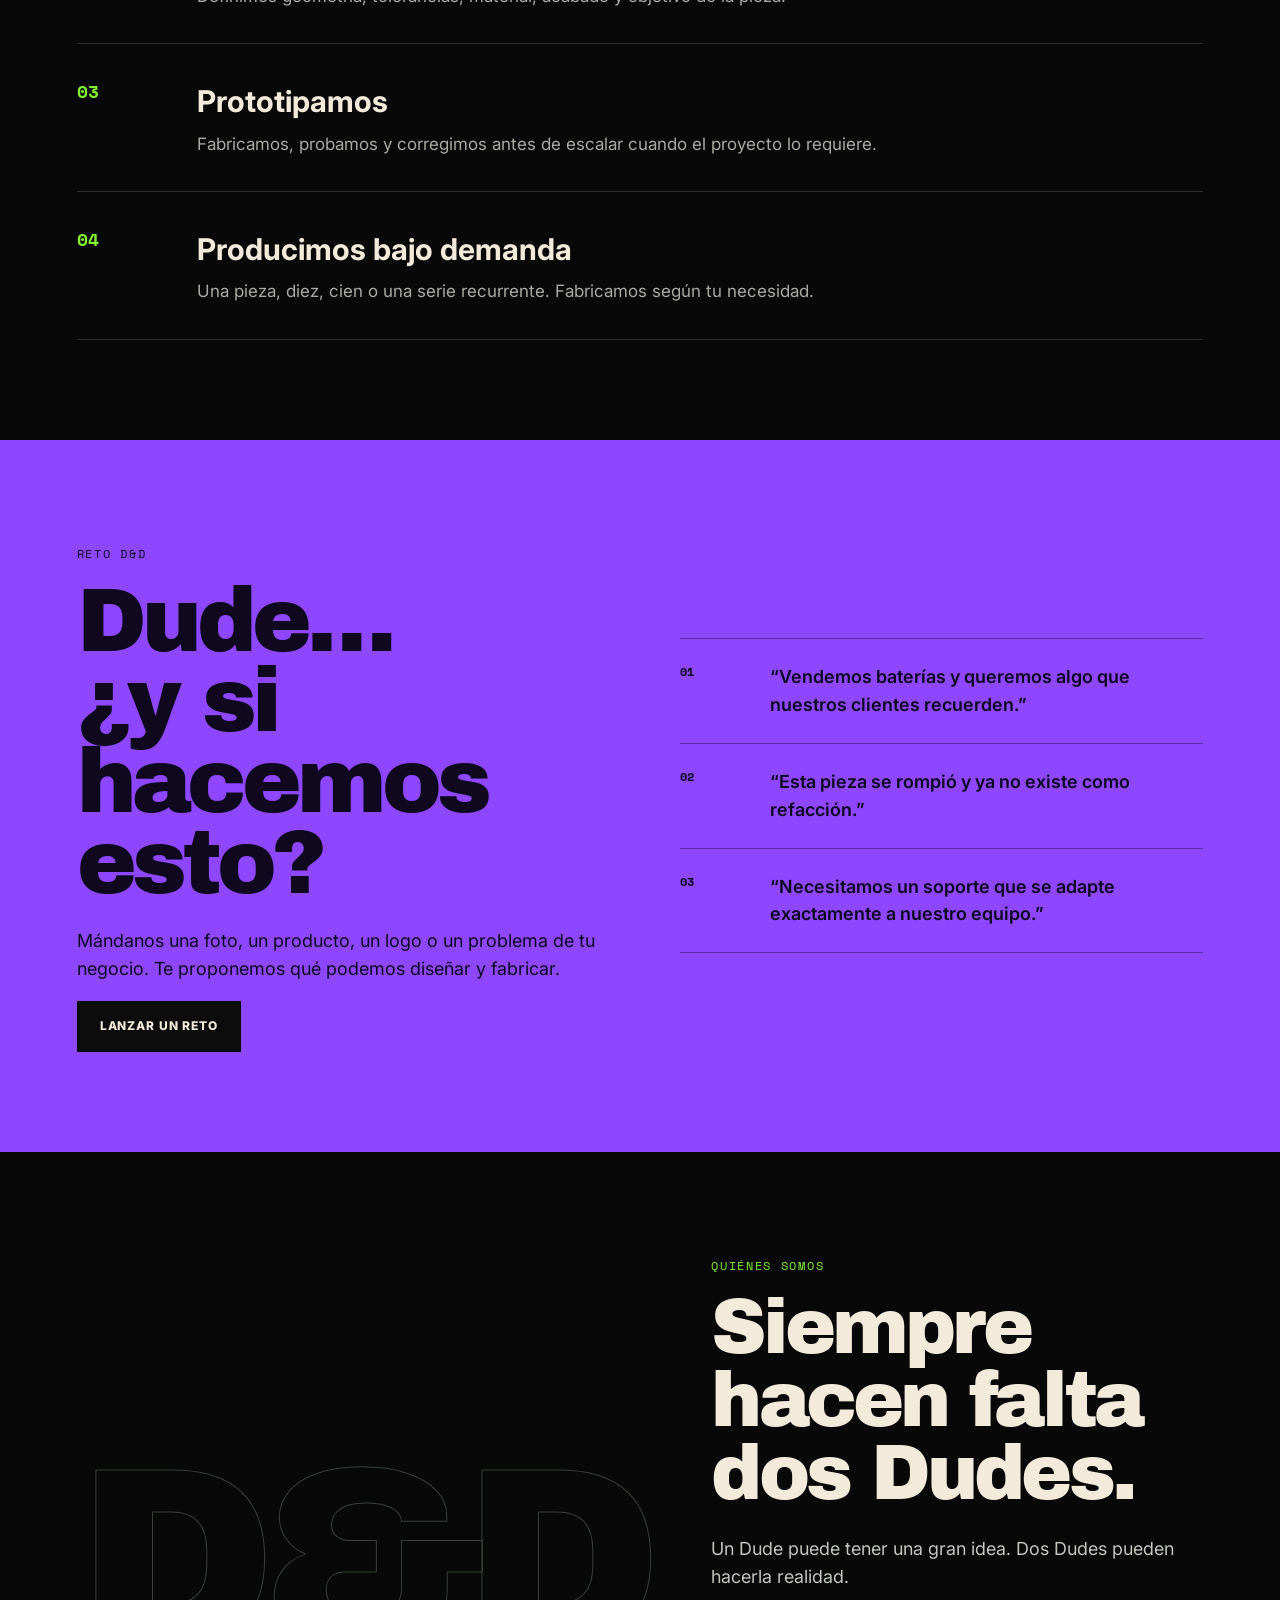
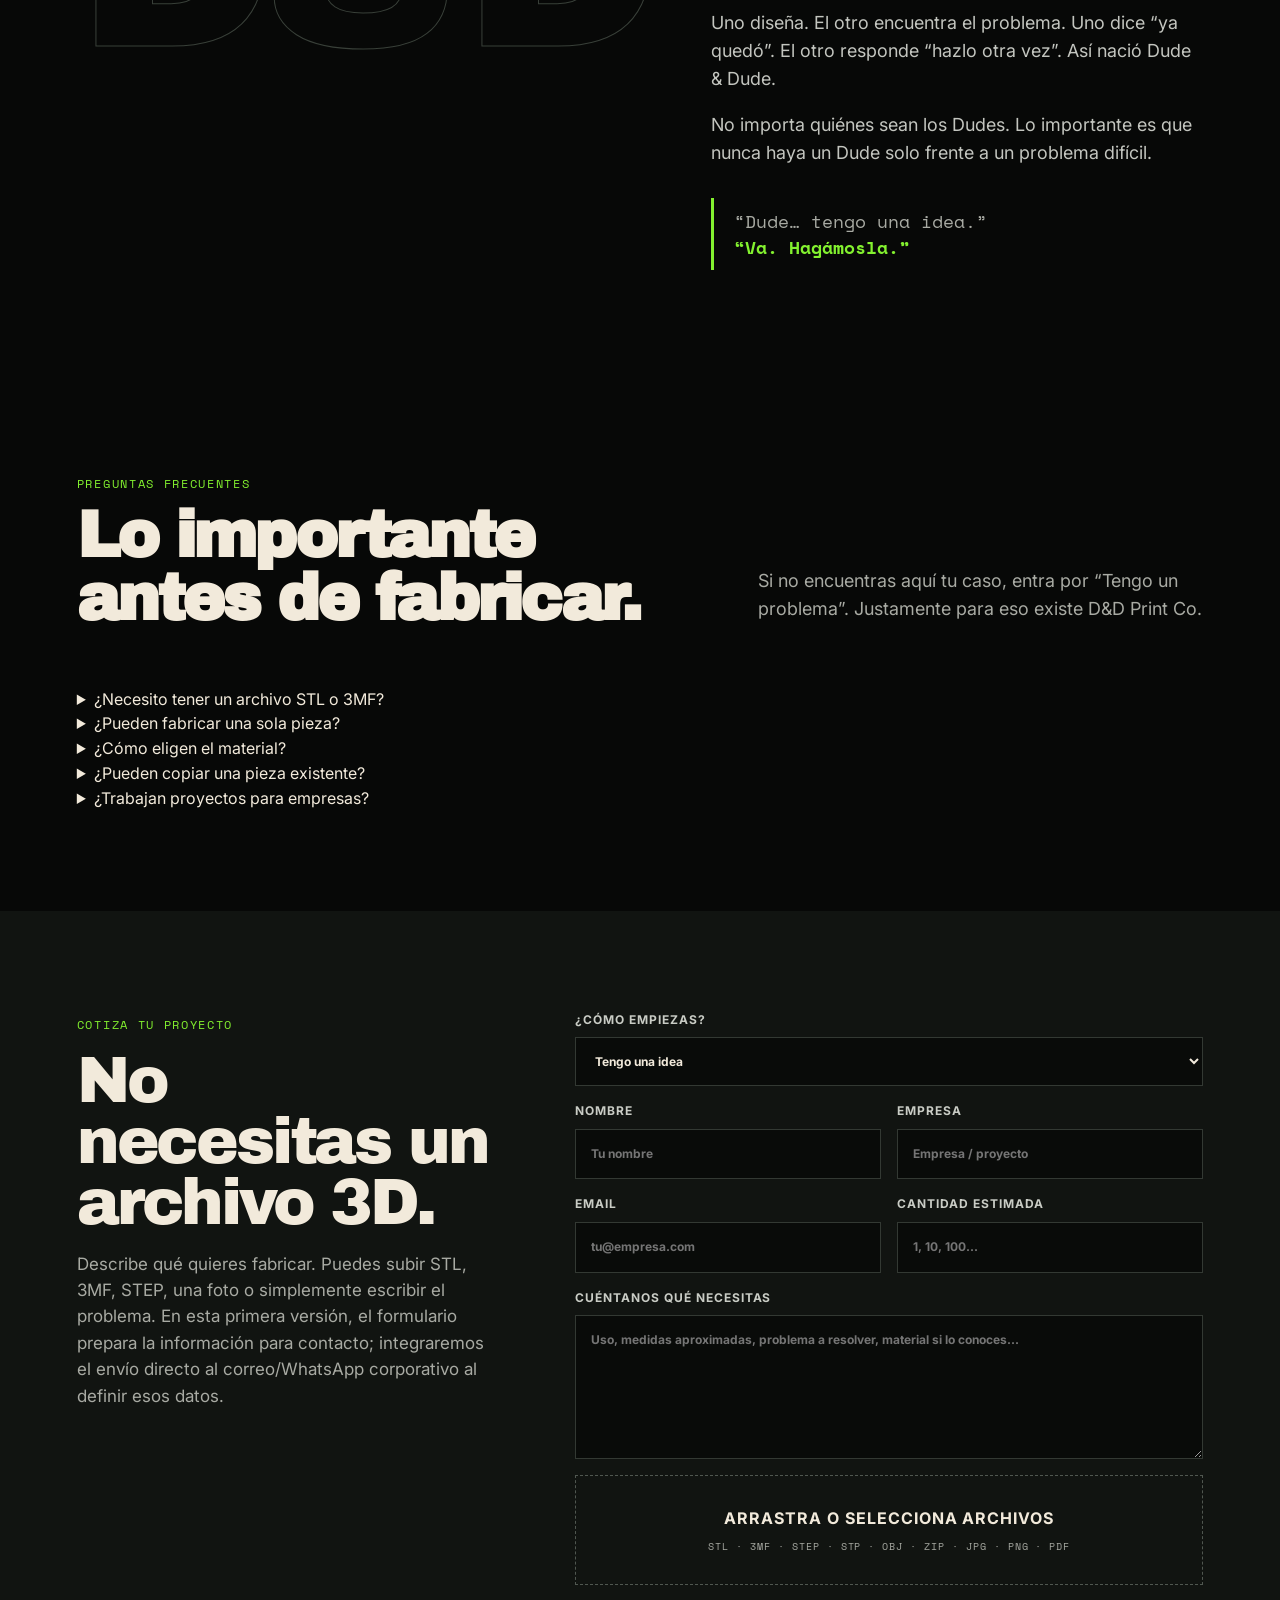
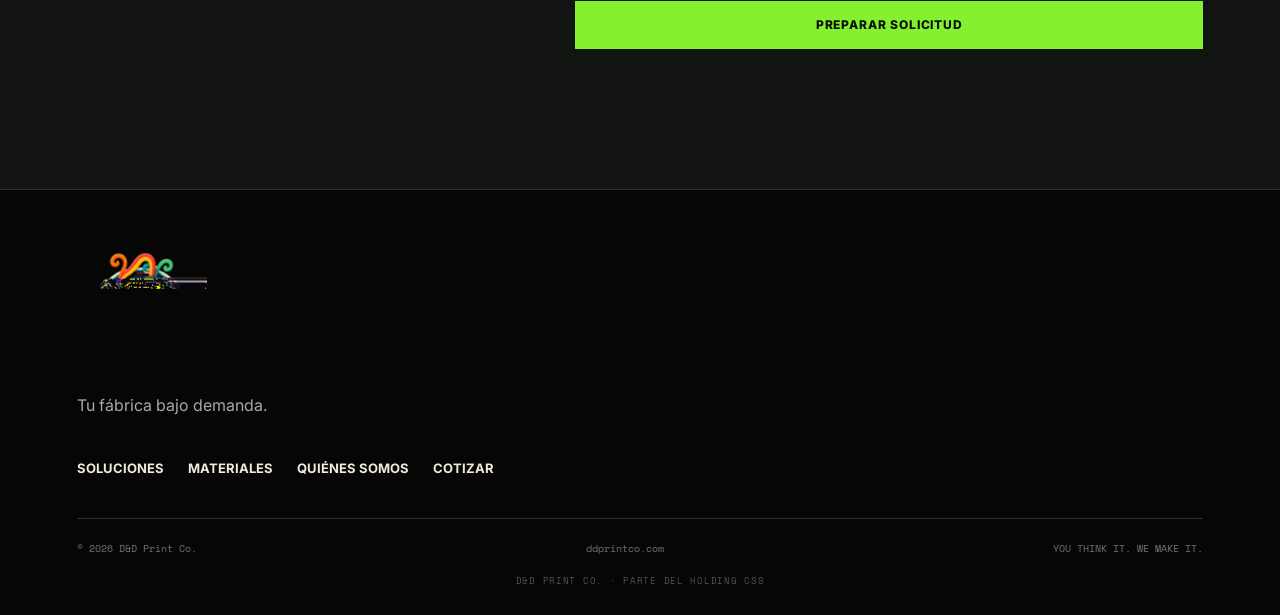
==== commit 8bb51d3c: "Expand homepage with applications, capability band and FAQ" ====
--- a/index.html
+++ b/index.html
@@ -17,6 +17,17 @@
   <link rel="preconnect" href="https://fonts.gstatic.com" crossorigin>
   <link href="https://fonts.googleapis.com/css2?family=Archivo+Black&family=Inter:wght@400;500;600;700&family=Space+Mono:wght@400;700&display=swap" rel="stylesheet">
   <link rel="stylesheet" href="styles.css">
+  <script type="application/ld+json">
+  {
+    "@context":"https://schema.org",
+    "@type":"Organization",
+    "name":"D&D Print Co.",
+    "url":"https://ddprintco.com/",
+    "logo":"https://ddprintco.com/assets/logo.png",
+    "description":"Diseño, prototipado y fabricación bajo demanda de piezas y soluciones físicas para empresas, emprendedores y personas.",
+    "slogan":"You think it. We make it."
+  }
+  </script>
 </head>
 <body>
   <div class="noise"></div>
@@ -27,6 +38,7 @@
     <button class="menu-toggle" aria-label="Abrir menú" aria-expanded="false"><span></span><span></span></button>
     <nav class="main-nav">
       <a href="#soluciones">Soluciones</a>
+      <a href="#aplicaciones">Aplicaciones</a>
       <a href="#materiales">Materiales</a>
       <a href="#proceso">Proceso</a>
       <a href="#nosotros">Quiénes somos</a>
@@ -126,6 +138,53 @@
       </div>
     </section>
 
+
+    <section class="applications" id="aplicaciones">
+      <div class="section-heading split">
+        <div>
+          <span>DE LO DIGITAL A LO FÍSICO</span>
+          <h2>Fabricamos cosas que resuelven.</h2>
+        </div>
+        <p>No vendemos horas de impresora. Entregamos objetos útiles, prototipos que aceleran decisiones y piezas creadas para una necesidad concreta.</p>
+      </div>
+
+      <div class="application-grid">
+        <article class="application-card app-functional reveal">
+          <div class="app-art">
+            <div class="part part-a"></div><div class="part part-b"></div><div class="part part-c"></div>
+          </div>
+          <div class="app-copy"><span>01 / INDUSTRIA</span><h3>Piezas funcionales</h3><p>Jigs, soportes, carcasas, adaptadores, guías y refacciones de bajo volumen.</p></div>
+        </article>
+        <article class="application-card app-prototype reveal">
+          <div class="app-art"><div class="proto-ring"></div><div class="proto-core">V1</div></div>
+          <div class="app-copy"><span>02 / PRODUCTO</span><h3>Prototipos y MVP</h3><p>Valida ergonomía, ensamble, dimensiones y función antes de producir en grande.</p></div>
+        </article>
+        <article class="application-card app-brand reveal">
+          <div class="app-art"><div class="brand-object">D&D</div><div class="brand-shadow"></div></div>
+          <div class="app-copy"><span>03 / MARKETING</span><h3>Objetos de marca</h3><p>Promocionales, displays y piezas memorables diseñadas específicamente para tu empresa.</p></div>
+        </article>
+        <article class="application-card app-repair reveal">
+          <div class="app-art"><div class="broken one"></div><div class="broken two"></div><div class="join">+</div></div>
+          <div class="app-copy"><span>04 / REEMPLAZO</span><h3>Lo que ya no existe</h3><p>Recreamos piezas difíciles de conseguir y las adaptamos cuando el original puede mejorarse.</p></div>
+        </article>
+        <article class="application-card app-custom reveal">
+          <div class="app-art"><div class="custom-plate">CUSTOM<br>01/01</div></div>
+          <div class="app-copy"><span>05 / PERSONALIZACIÓN</span><h3>Una sola pieza también importa</h3><p>Diseño a medida para personas, talleres, negocios y proyectos especiales.</p></div>
+        </article>
+        <article class="application-card app-series reveal">
+          <div class="app-art"><div class="series-dot"></div><div class="series-dot"></div><div class="series-dot"></div><div class="series-dot"></div><div class="series-dot"></div><div class="series-dot"></div></div>
+          <div class="app-copy"><span>06 / PRODUCCIÓN</span><h3>Series cortas bajo demanda</h3><p>Producción flexible sin invertir primero en moldes o inventarios innecesarios.</p></div>
+        </article>
+      </div>
+    </section>
+
+    <section class="factory-band" aria-label="Capacidades de fabricación">
+      <div class="factory-stat"><strong>01→100+</strong><span>Una pieza o series cortas</span></div>
+      <div class="factory-stat"><strong>MULTICOLOR</strong><span>Producción visual compleja</span></div>
+      <div class="factory-stat"><strong>CAD + DFM</strong><span>Diseño pensado para fabricar</span></div>
+      <div class="factory-stat"><strong>TECH MATERIALS</strong><span>Materiales según aplicación</span></div>
+    </section>
+
     <section class="industries">
       <div class="ticker"><span>INDUSTRIA</span><i>×</i><span>AUTOMOTRIZ</span><i>×</i><span>RETAIL</span><i>×</i><span>EVENTOS</span><i>×</i><span>EMPRENDEDORES</span><i>×</i><span>MARKETING</span></div>
     </section>
@@ -181,6 +240,21 @@
       </div>
     </section>
 
+
+    <section class="faq" id="faq">
+      <div class="section-heading split">
+        <div><span>PREGUNTAS FRECUENTES</span><h2>Lo importante antes de fabricar.</h2></div>
+        <p>Si no encuentras aquí tu caso, entra por “Tengo un problema”. Justamente para eso existe D&D Print Co.</p>
+      </div>
+      <div class="faq-list">
+        <details><summary>¿Necesito tener un archivo STL o 3MF?</summary><p>No. Podemos empezar desde una idea, una foto, un dibujo, una pieza física o una descripción del problema.</p></details>
+        <details><summary>¿Pueden fabricar una sola pieza?</summary><p>Sí. La manufactura bajo demanda permite producir desde una unidad hasta series cortas, según el proyecto.</p></details>
+        <details><summary>¿Cómo eligen el material?</summary><p>Consideramos función, temperatura, flexibilidad, desgaste, exposición, acabado, geometría y presupuesto. La selección depende de la aplicación real.</p></details>
+        <details><summary>¿Pueden copiar una pieza existente?</summary><p>Podemos analizarla, medirla y rediseñarla cuando el proyecto lo permite, incluyendo ajustes para mejorar su fabricación o desempeño.</p></details>
+        <details><summary>¿Trabajan proyectos para empresas?</summary><p>Sí. Podemos desarrollar prototipos, fixtures, soportes, refacciones, displays, promocionales y series de producción recurrentes.</p></details>
+      </div>
+    </section>
+
     <section class="quote-section" id="cotizar">
       <div class="quote-intro">
         <span class="eyebrow">COTIZA TU PROYECTO</span>
--- a/styles.css
+++ b/styles.css
@@ -53,3 +53,5 @@
 footer{padding:50px 6vw 28px;border-top:1px solid var(--line);background:#050605}.footer-brand img{width:130px}.footer-brand p{color:var(--muted)}.footer-links{display:flex;gap:24px;flex-wrap:wrap;margin:40px 0;font-size:13px;text-transform:uppercase;font-weight:700}.footer-bottom{border-top:1px solid var(--line);padding-top:22px;display:flex;justify-content:space-between;gap:20px;flex-wrap:wrap;color:#717671;font:10px "Space Mono"}
 @media(max-width:980px){.main-nav{position:fixed;inset:93px 0 auto 0;background:#090a09;padding:24px 6vw;display:none;flex-direction:column;align-items:flex-start;border-bottom:1px solid var(--line)}.main-nav.open{display:flex}.menu-toggle{display:block}.hero{grid-template-columns:1fr;padding-top:60px}.hero-visual{min-height:470px}.section-heading.split,.challenge,.about,.quote-section{grid-template-columns:1fr;gap:40px}.route-grid{grid-template-columns:1fr 1fr}.route-card:nth-child(2){border-right:0}.route-card{border-bottom:1px solid var(--line)}.solution-grid{grid-template-columns:1fr 1fr}.materials-grid{grid-template-columns:1fr 1fr}.about-mark{font-size:180px}}
 @media(max-width:620px){section{padding:72px 5vw}.site-header{padding-inline:5vw}.brand img{width:92px;height:58px}.hero{padding-inline:5vw;min-height:auto}.hero h1{font-size:52px}.hero-visual{min-height:390px}.machine-card{width:88vw}.route-grid,.solution-grid,.materials-grid,.form-row{grid-template-columns:1fr}.solution-card.big{grid-column:auto}.route-card{border-right:0}.route-output{align-items:flex-start;flex-direction:column}.process-step{grid-template-columns:52px 1fr;gap:14px}.process-step h3{font-size:24px}.challenge{padding-block:76px}.about-mark{font-size:120px}.footer-bottom{flex-direction:column}}
+
+.holding-note{margin-top:18px;text-align:center;color:#4f554f;font:9px "Space Mono";letter-spacing:.08em;text-transform:uppercase}
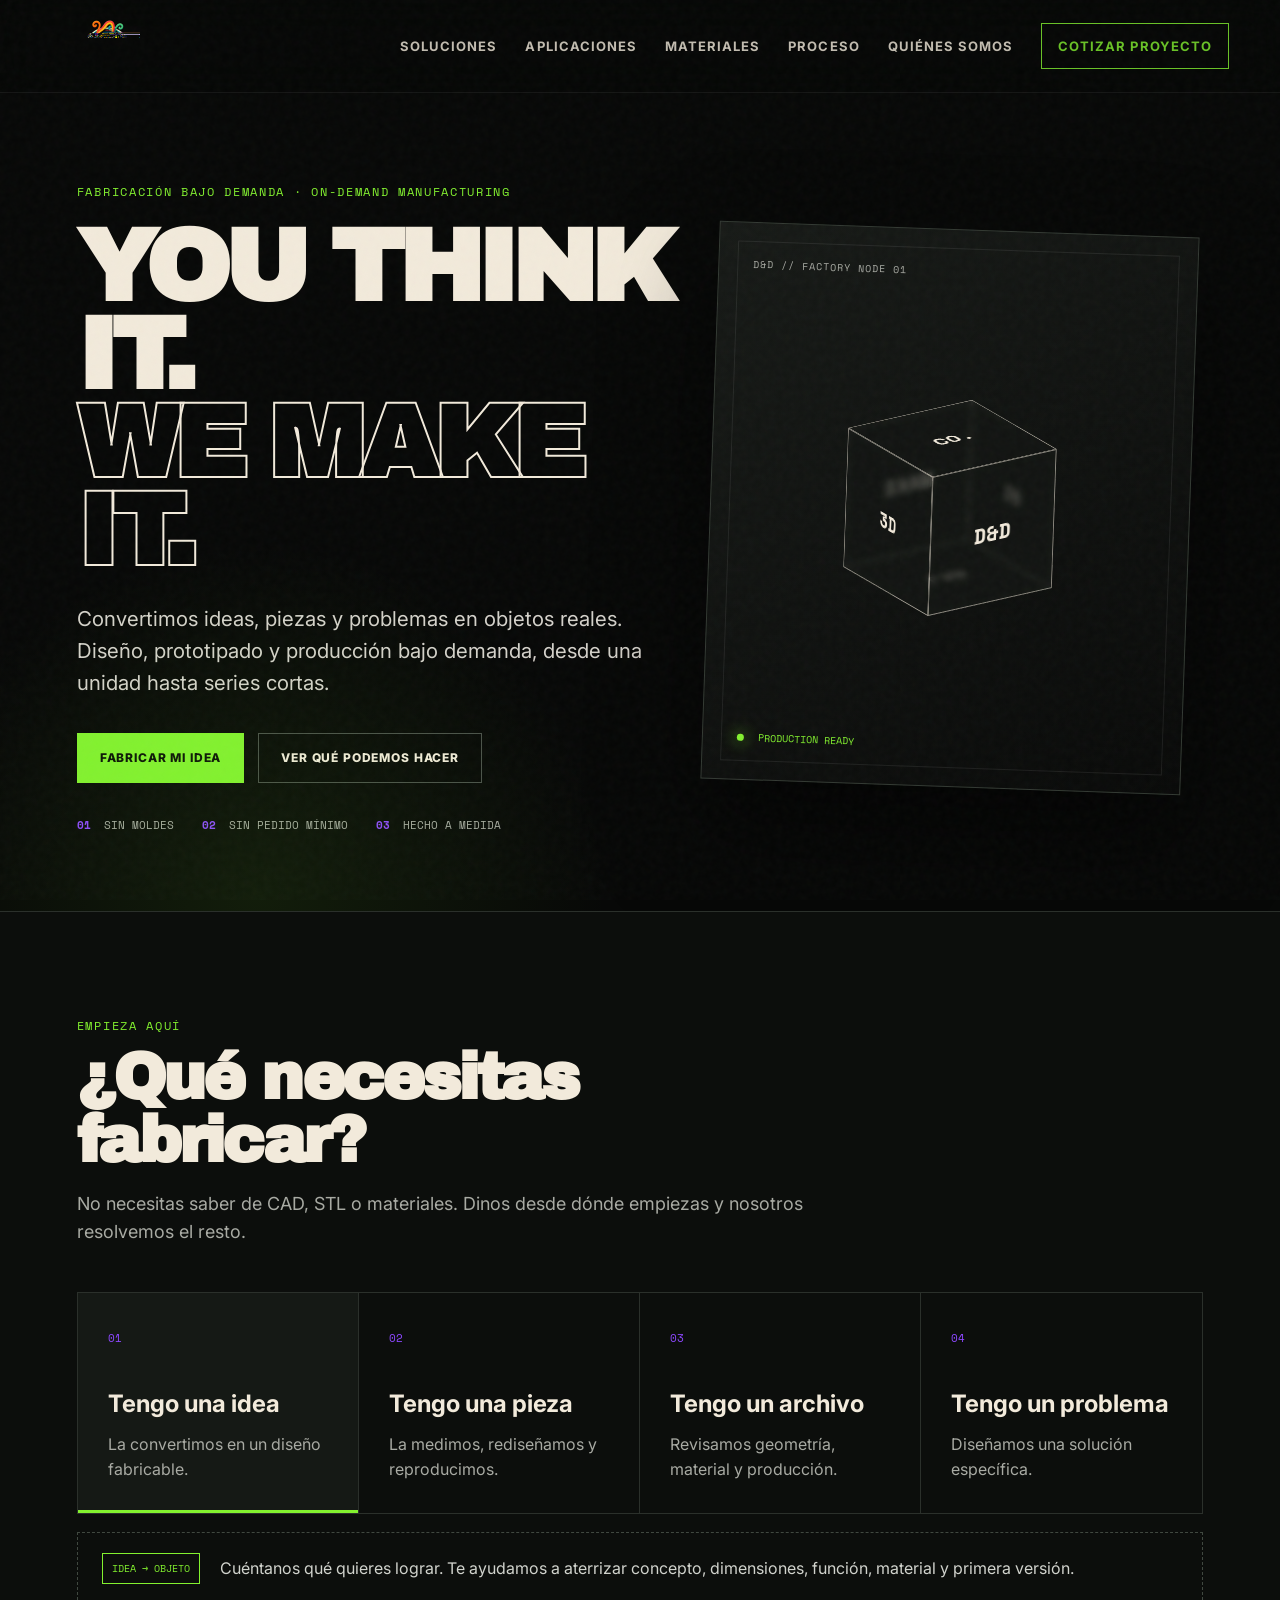
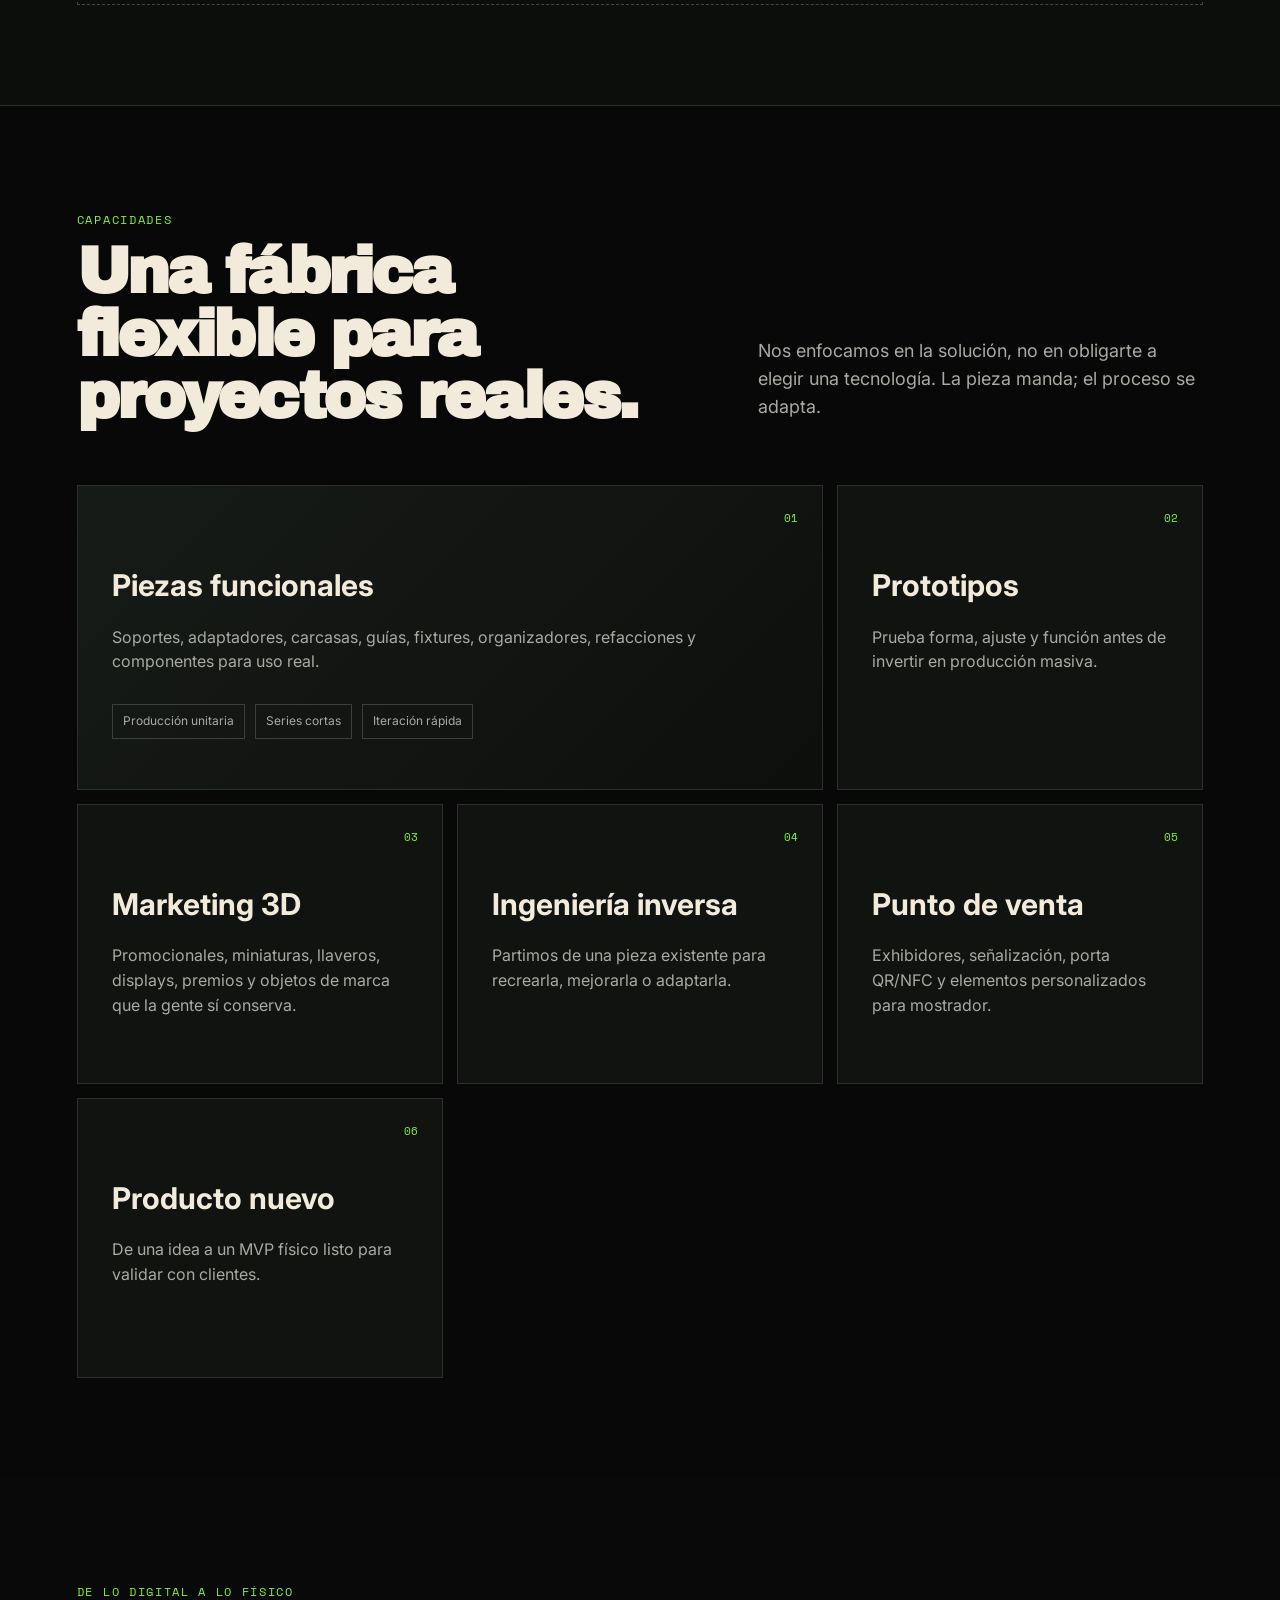
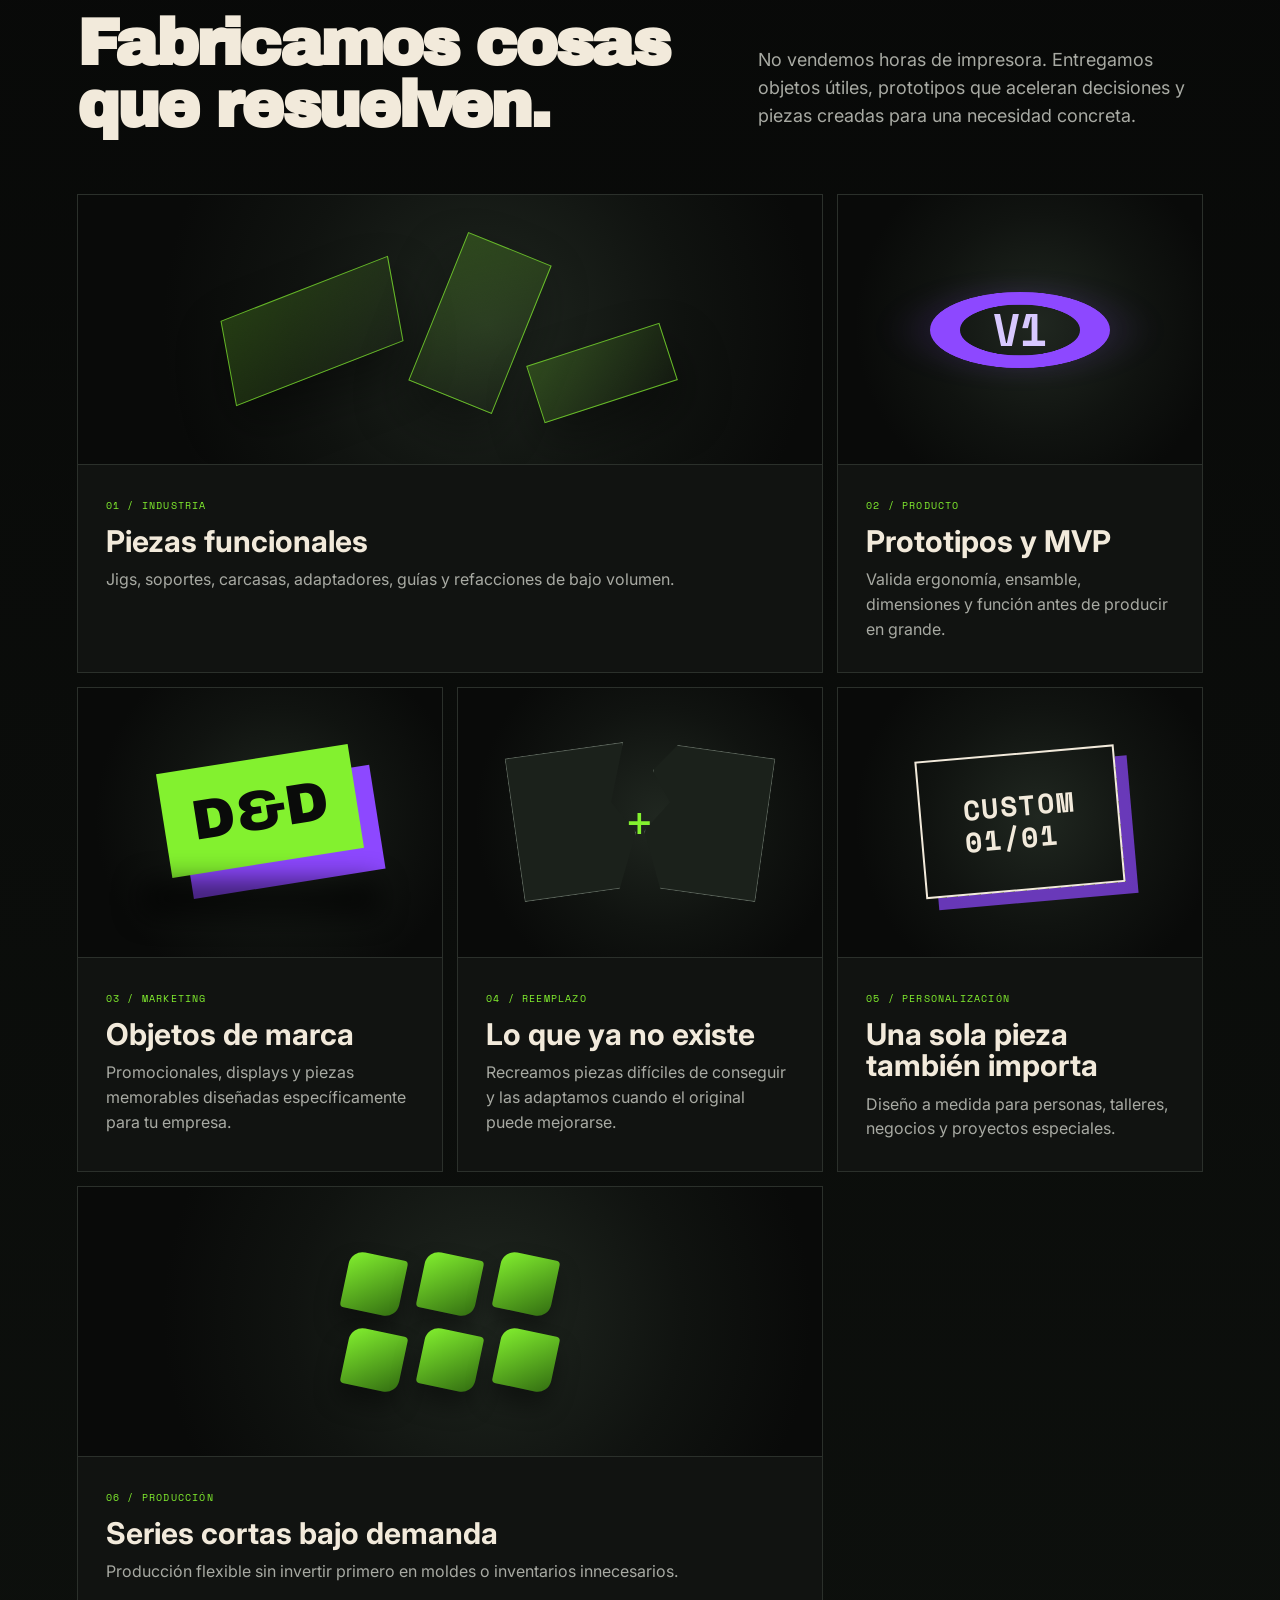
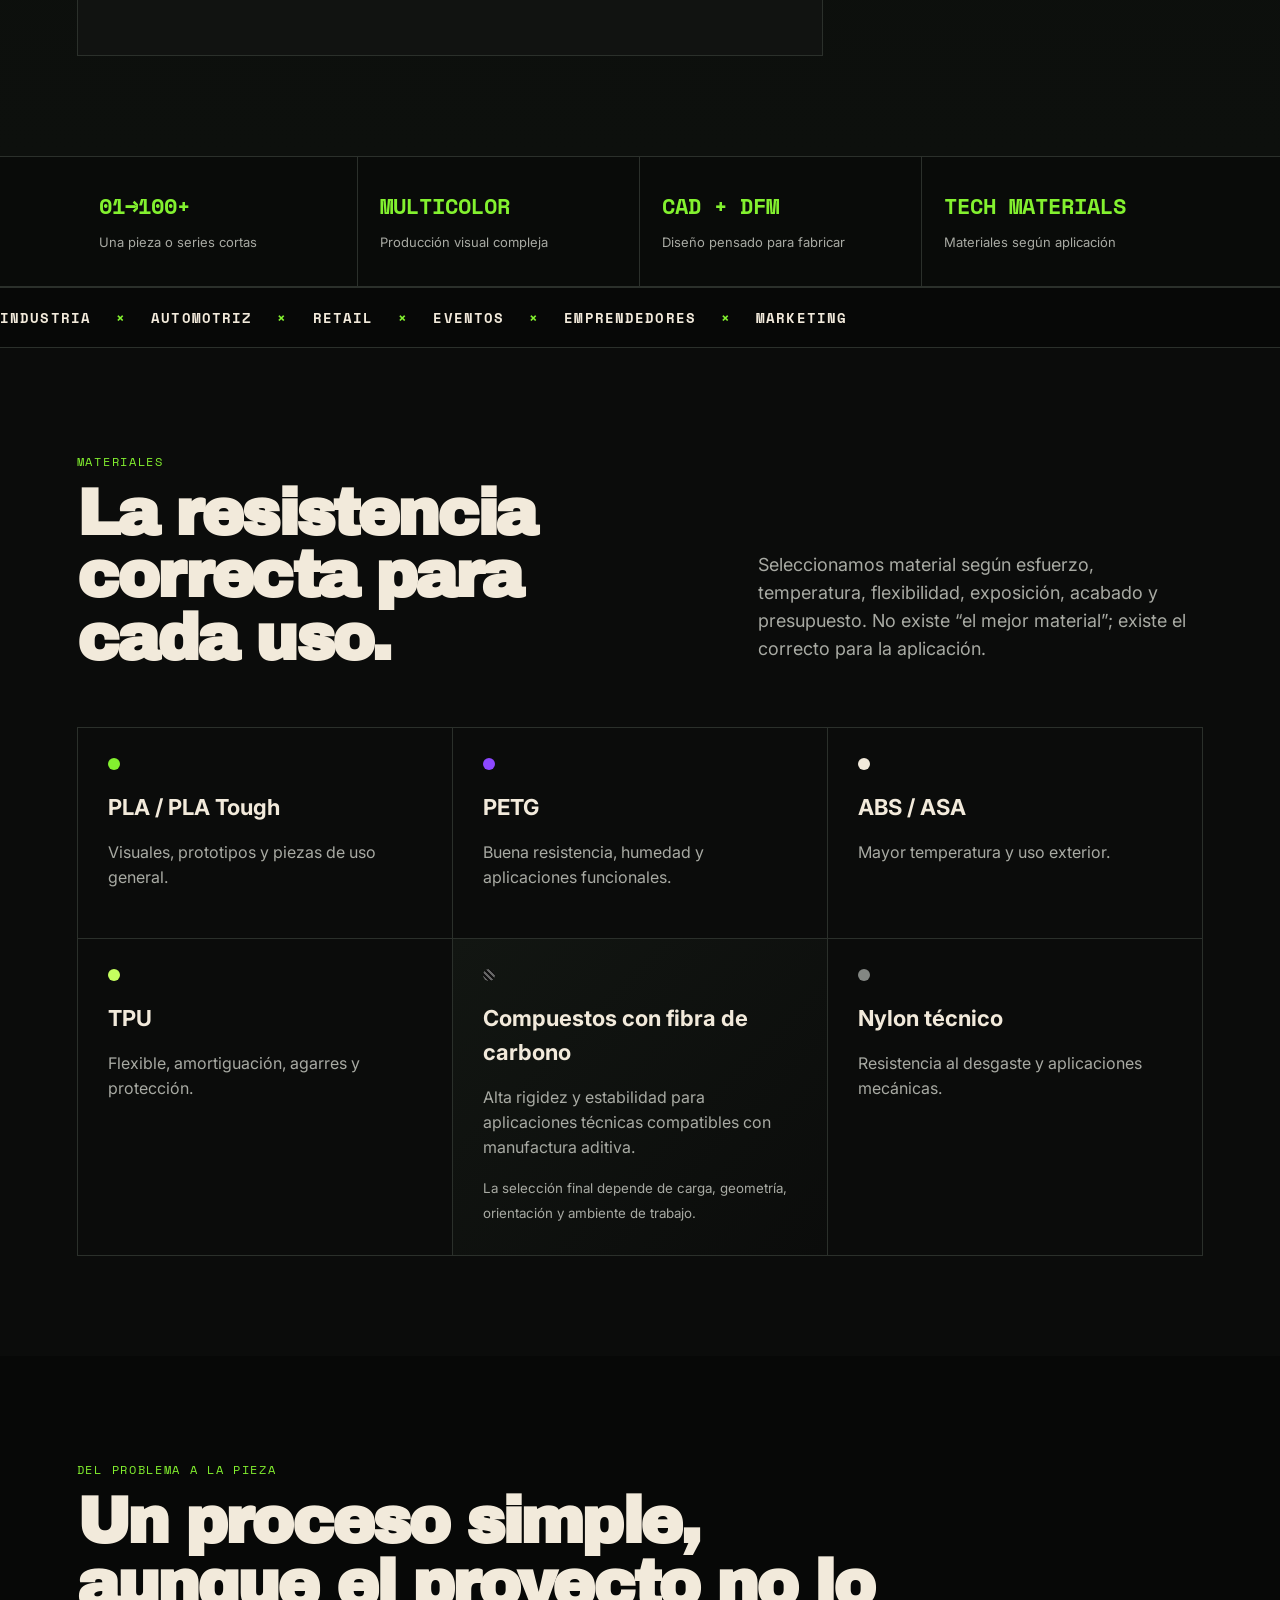
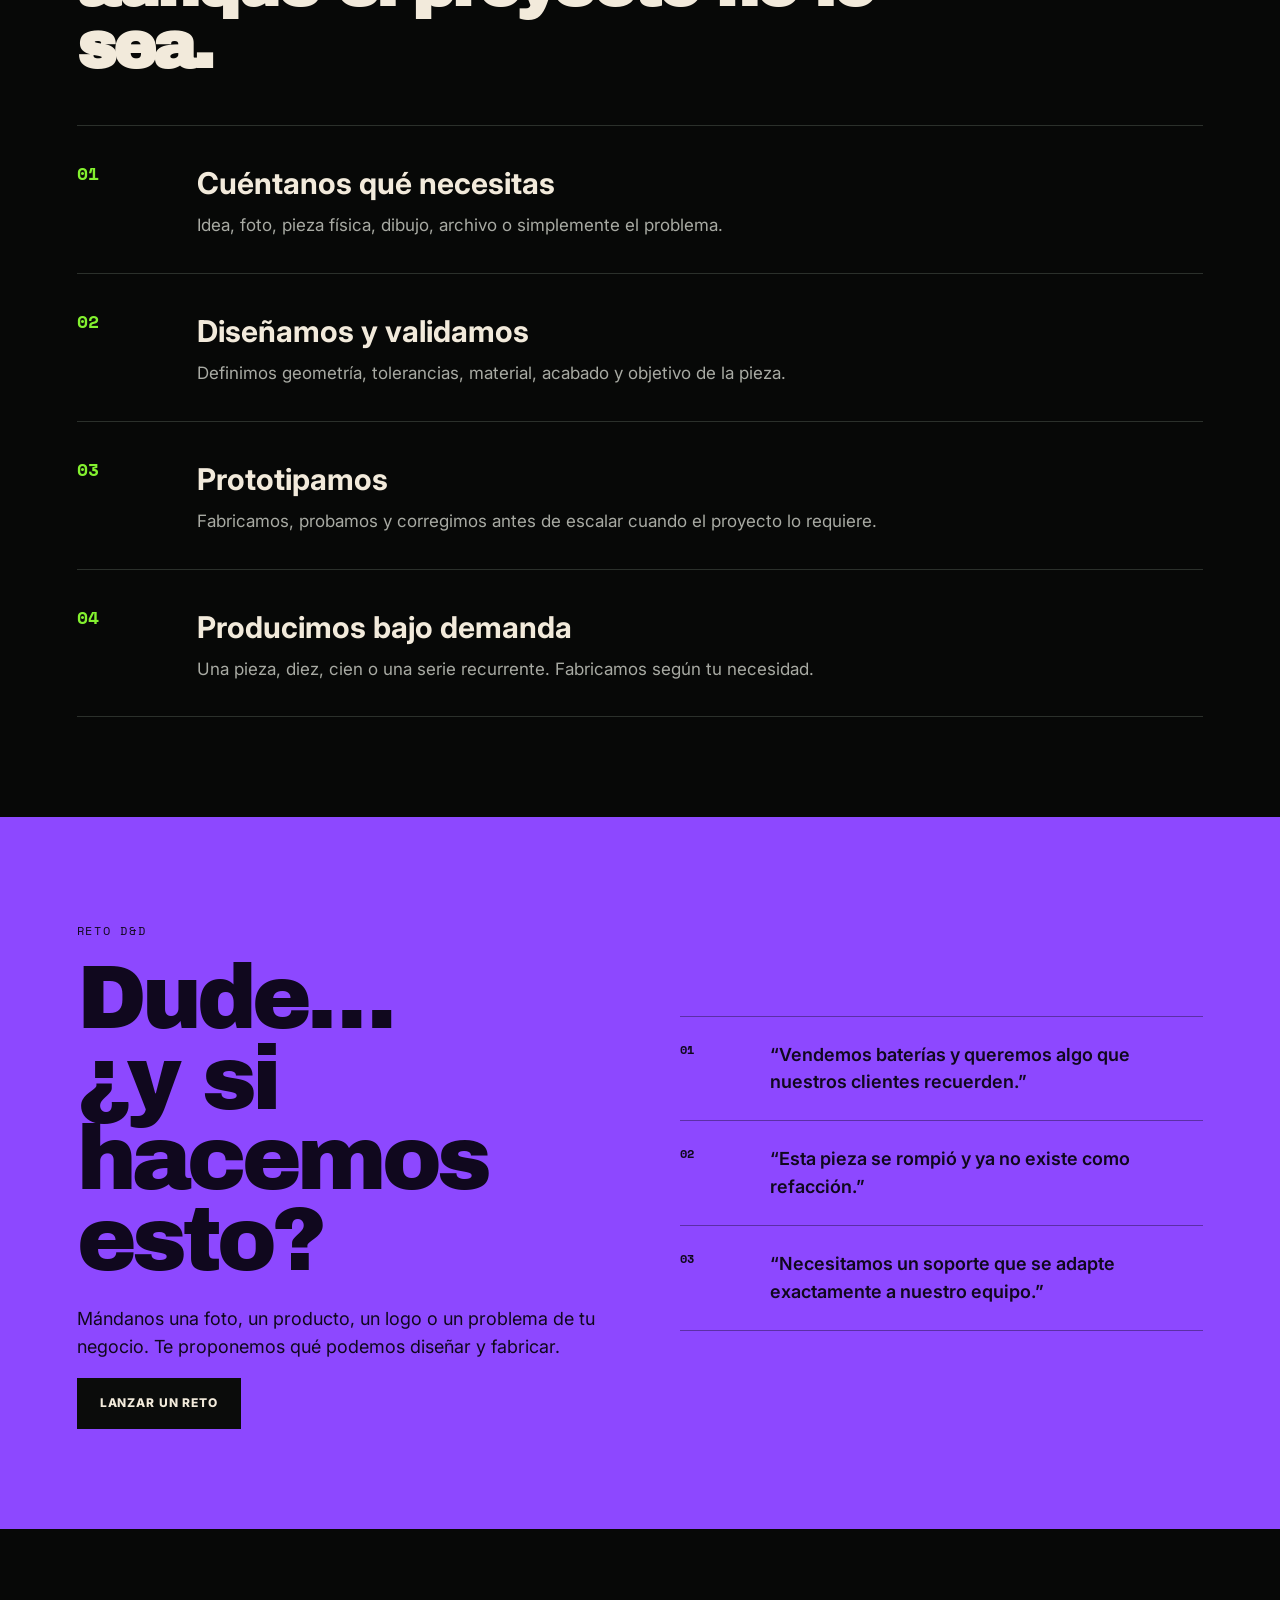
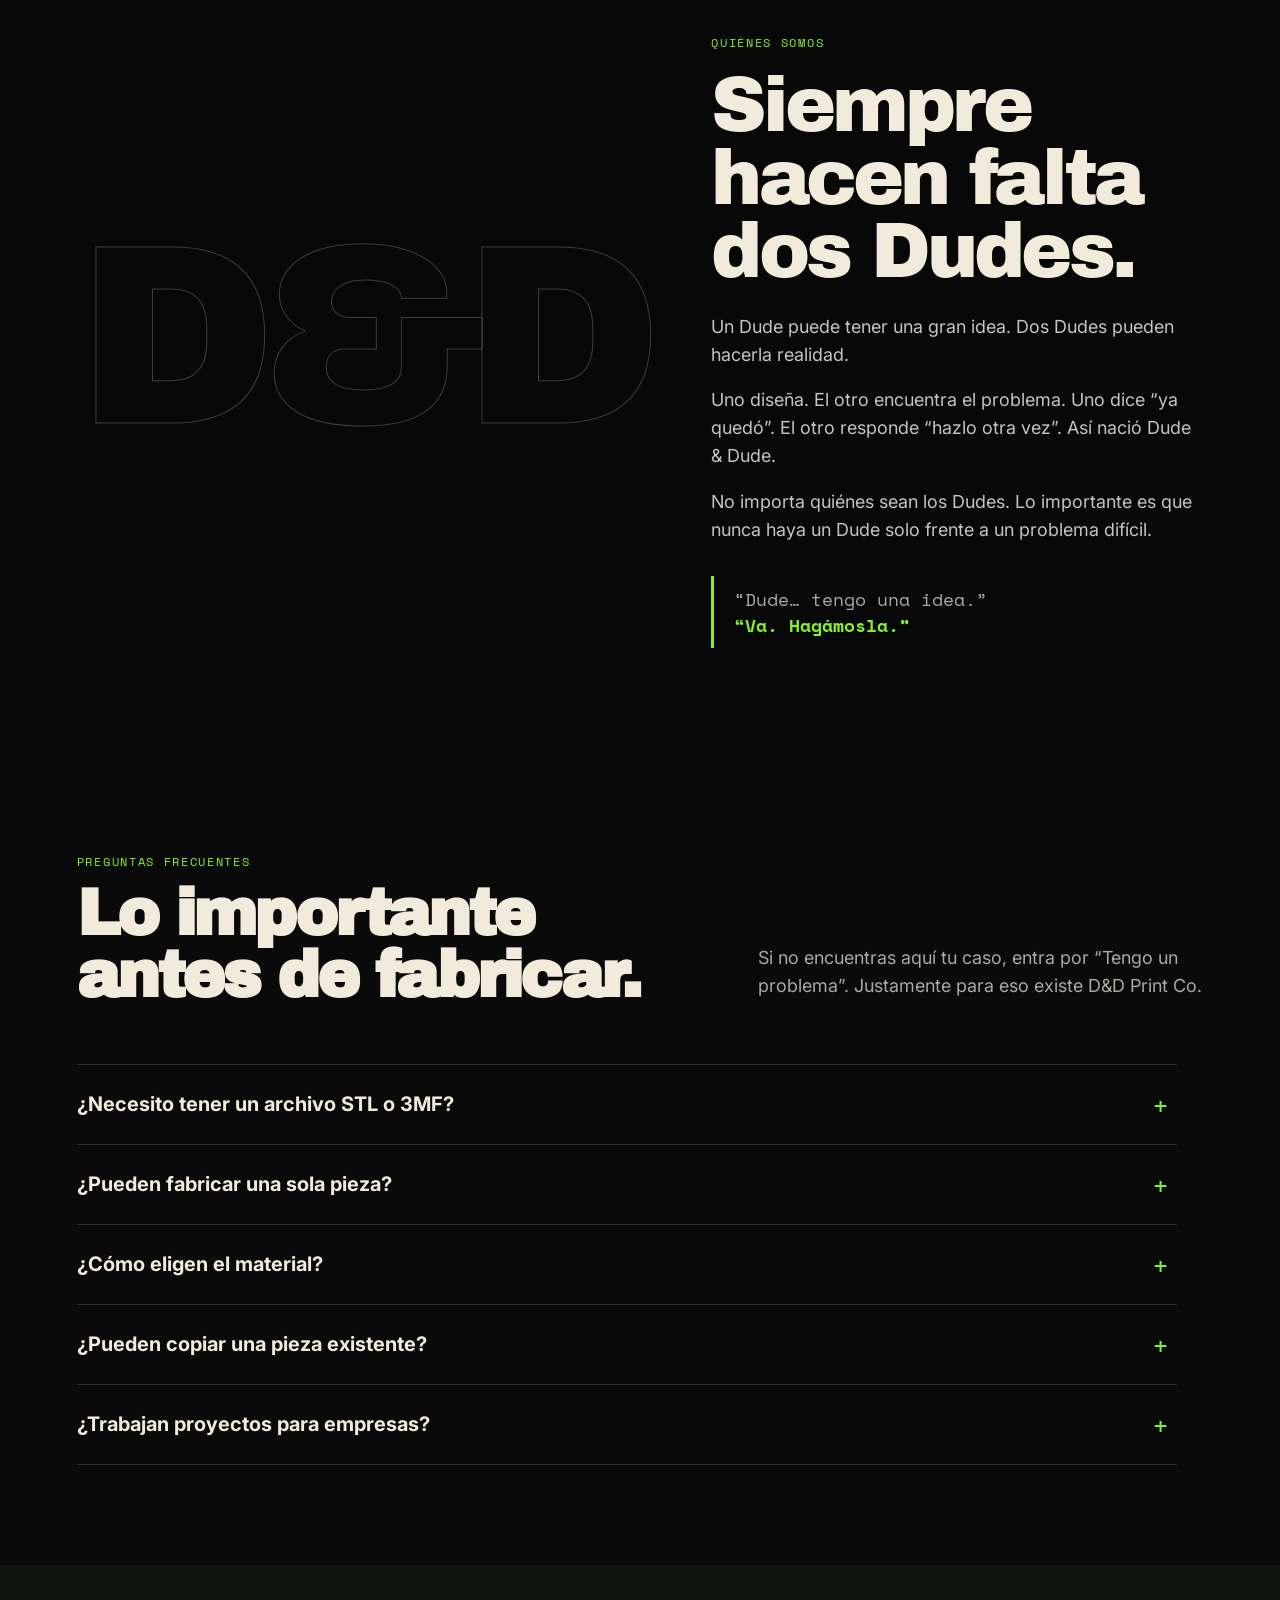
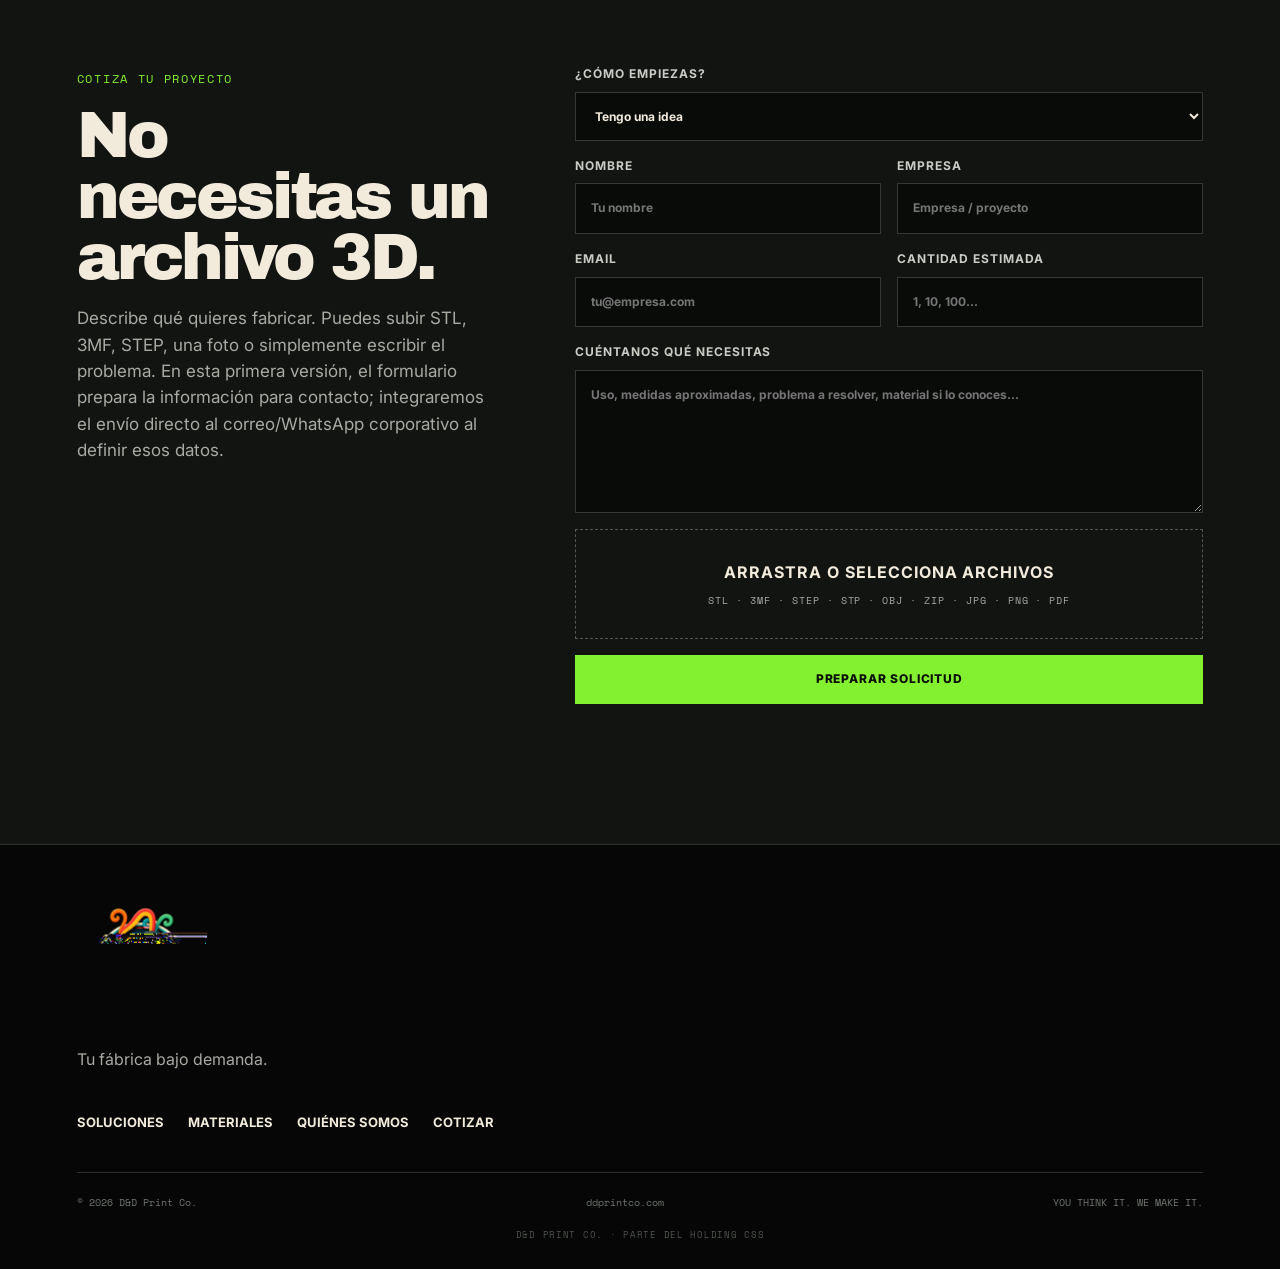
==== commit 9a3b54fd: "Switch theme metadata to light palette" ====
--- a/index.html
+++ b/index.html
@@ -6,7 +6,7 @@
   <title>D&D Print Co. | Fabricación bajo demanda</title>
   <meta name="description" content="D&D Print Co. convierte ideas, piezas, archivos y problemas en soluciones físicas. Diseño, prototipado e impresión 3D bajo demanda para empresas, emprendedores y personas.">
   <link rel="canonical" href="https://ddprintco.com/">
-  <meta name="theme-color" content="#090909">
+  <meta name="theme-color" content="#fffaf2">
   <meta property="og:title" content="D&D Print Co. | Tu fábrica bajo demanda">
   <meta property="og:description" content="Diseñamos, prototipamos y fabricamos piezas y soluciones bajo demanda. Desde una pieza hasta series cortas.">
   <meta property="og:type" content="website">
--- a/styles.css
+++ b/styles.css
@@ -55,3 +55,23 @@
 @media(max-width:620px){section{padding:72px 5vw}.site-header{padding-inline:5vw}.brand img{width:92px;height:58px}.hero{padding-inline:5vw;min-height:auto}.hero h1{font-size:52px}.hero-visual{min-height:390px}.machine-card{width:88vw}.route-grid,.solution-grid,.materials-grid,.form-row{grid-template-columns:1fr}.solution-card.big{grid-column:auto}.route-card{border-right:0}.route-output{align-items:flex-start;flex-direction:column}.process-step{grid-template-columns:52px 1fr;gap:14px}.process-step h3{font-size:24px}.challenge{padding-block:76px}.about-mark{font-size:120px}.footer-bottom{flex-direction:column}}
 
 .holding-note{margin-top:18px;text-align:center;color:#4f554f;font:9px "Space Mono";letter-spacing:.08em;text-transform:uppercase}
+
+/* v1.2 — applications, capability band, FAQ and motion */
+.applications{background:linear-gradient(180deg,#080908 0%,#0d100d 100%)}
+.application-grid{display:grid;grid-template-columns:repeat(12,1fr);gap:14px}
+.application-card{grid-column:span 4;min-height:470px;background:#111311;border:1px solid var(--line);position:relative;overflow:hidden;display:flex;flex-direction:column;transition:transform .35s ease,border-color .35s ease}
+.application-card:nth-child(1),.application-card:nth-child(6){grid-column:span 8}
+.application-card:hover{transform:translateY(-5px);border-color:#515951}
+.app-art{min-height:270px;position:relative;overflow:hidden;background:radial-gradient(circle at 55% 48%,#202720 0,#101310 45%,#090a09 75%);border-bottom:1px solid var(--line)}
+.app-copy{padding:26px 28px 30px}.app-copy span{font:10px "Space Mono";letter-spacing:.12em;color:var(--green)}.app-copy h3{font-size:30px;line-height:1.05;margin:10px 0 10px}.app-copy p{color:var(--muted);margin:0;max-width:620px}
+.part{position:absolute;border:1px solid rgba(131,241,47,.7);background:linear-gradient(145deg,rgba(131,241,47,.2),rgba(131,241,47,.03));box-shadow:0 24px 50px rgba(0,0,0,.4)}.part-a{width:170px;height:90px;left:20%;top:34%;transform:skewY(-12deg) rotate(-10deg)}.part-b{width:90px;height:160px;left:48%;top:18%;transform:rotate(22deg)}.part-c{width:140px;height:60px;left:61%;top:55%;transform:rotate(-18deg)}
+.proto-ring{position:absolute;width:180px;height:180px;border:30px solid var(--purple);border-radius:50%;left:50%;top:50%;transform:translate(-50%,-50%) rotateX(65deg);box-shadow:0 0 60px rgba(141,72,255,.2)}.proto-core{position:absolute;inset:0;display:grid;place-items:center;font:700 44px "Space Mono";color:#d8c9ff}
+.brand-object{position:absolute;left:50%;top:46%;transform:translate(-50%,-50%) rotate(-9deg);background:var(--green);color:#0a0b0a;font:56px "Archivo Black";padding:22px 28px;box-shadow:18px 24px 0 var(--purple)}.brand-shadow{position:absolute;width:240px;height:35px;background:#000;filter:blur(14px);opacity:.6;left:50%;top:72%;transform:translateX(-50%)}
+.broken{position:absolute;width:120px;height:145px;background:#1b211b;border:1px solid #596259;top:50%}.broken.one{left:50%;transform:translate(-105%,-50%) rotate(-8deg);clip-path:polygon(0 0,100% 0,83% 40%,100% 63%,80% 100%,0 100%)}.broken.two{left:50%;transform:translate(5%,-50%) rotate(8deg);clip-path:polygon(18% 0,100% 0,100% 100%,20% 100%,0 62%,18% 40%,0 20%)}.join{position:absolute;left:50%;top:50%;transform:translate(-50%,-50%);color:var(--green);font:50px "Space Mono";z-index:2}
+.custom-plate{position:absolute;left:50%;top:50%;transform:translate(-50%,-50%) rotate(-5deg);border:2px solid var(--text);padding:35px 42px;font:700 28px/1.15 "Space Mono";letter-spacing:.06em;box-shadow:12px 12px 0 rgba(141,72,255,.7)}
+.app-series .app-art{display:grid;grid-template-columns:repeat(3,58px);grid-auto-rows:58px;gap:18px;place-content:center}.series-dot{background:linear-gradient(145deg,var(--green),#326c11);border-radius:14px 4px 14px 4px;transform:rotate(12deg);box-shadow:0 15px 24px rgba(0,0,0,.4)}
+.factory-band{padding:0 6vw;display:grid;grid-template-columns:repeat(4,1fr);border-block:1px solid var(--line);background:#090b09}.factory-stat{padding:32px 22px;border-right:1px solid var(--line)}.factory-stat:last-child{border-right:0}.factory-stat strong{display:block;font:700 22px "Space Mono";color:var(--green);margin-bottom:7px}.factory-stat span{font-size:13px;color:var(--muted)}
+.faq{background:#090a09}.faq-list{border-top:1px solid var(--line);max-width:1100px}.faq details{border-bottom:1px solid var(--line);padding:0}.faq summary{list-style:none;cursor:pointer;padding:24px 48px 24px 0;font-size:20px;font-weight:700;position:relative}.faq summary::-webkit-details-marker{display:none}.faq summary:after{content:"+";position:absolute;right:8px;top:20px;font:28px "Space Mono";color:var(--green)}.faq details[open] summary:after{content:"−"}.faq details p{margin:0;padding:0 70px 26px 0;color:var(--muted);font-size:17px;max-width:900px}
+.reveal{opacity:0;transform:translateY(24px)}.reveal.is-visible{opacity:1;transform:translateY(0);transition:opacity .65s ease,transform .65s ease}
+@media(max-width:980px){.application-card,.application-card:nth-child(1),.application-card:nth-child(6){grid-column:span 6}.factory-band{grid-template-columns:1fr 1fr}.factory-stat:nth-child(2){border-right:0}.factory-stat{border-bottom:1px solid var(--line)}}
+@media(max-width:620px){.application-grid{display:block}.application-card,.application-card:nth-child(1),.application-card:nth-child(6){margin-bottom:14px;min-height:430px}.factory-band{grid-template-columns:1fr}.factory-stat{border-right:0}.faq summary{font-size:18px}.faq details p{padding-right:10px}}
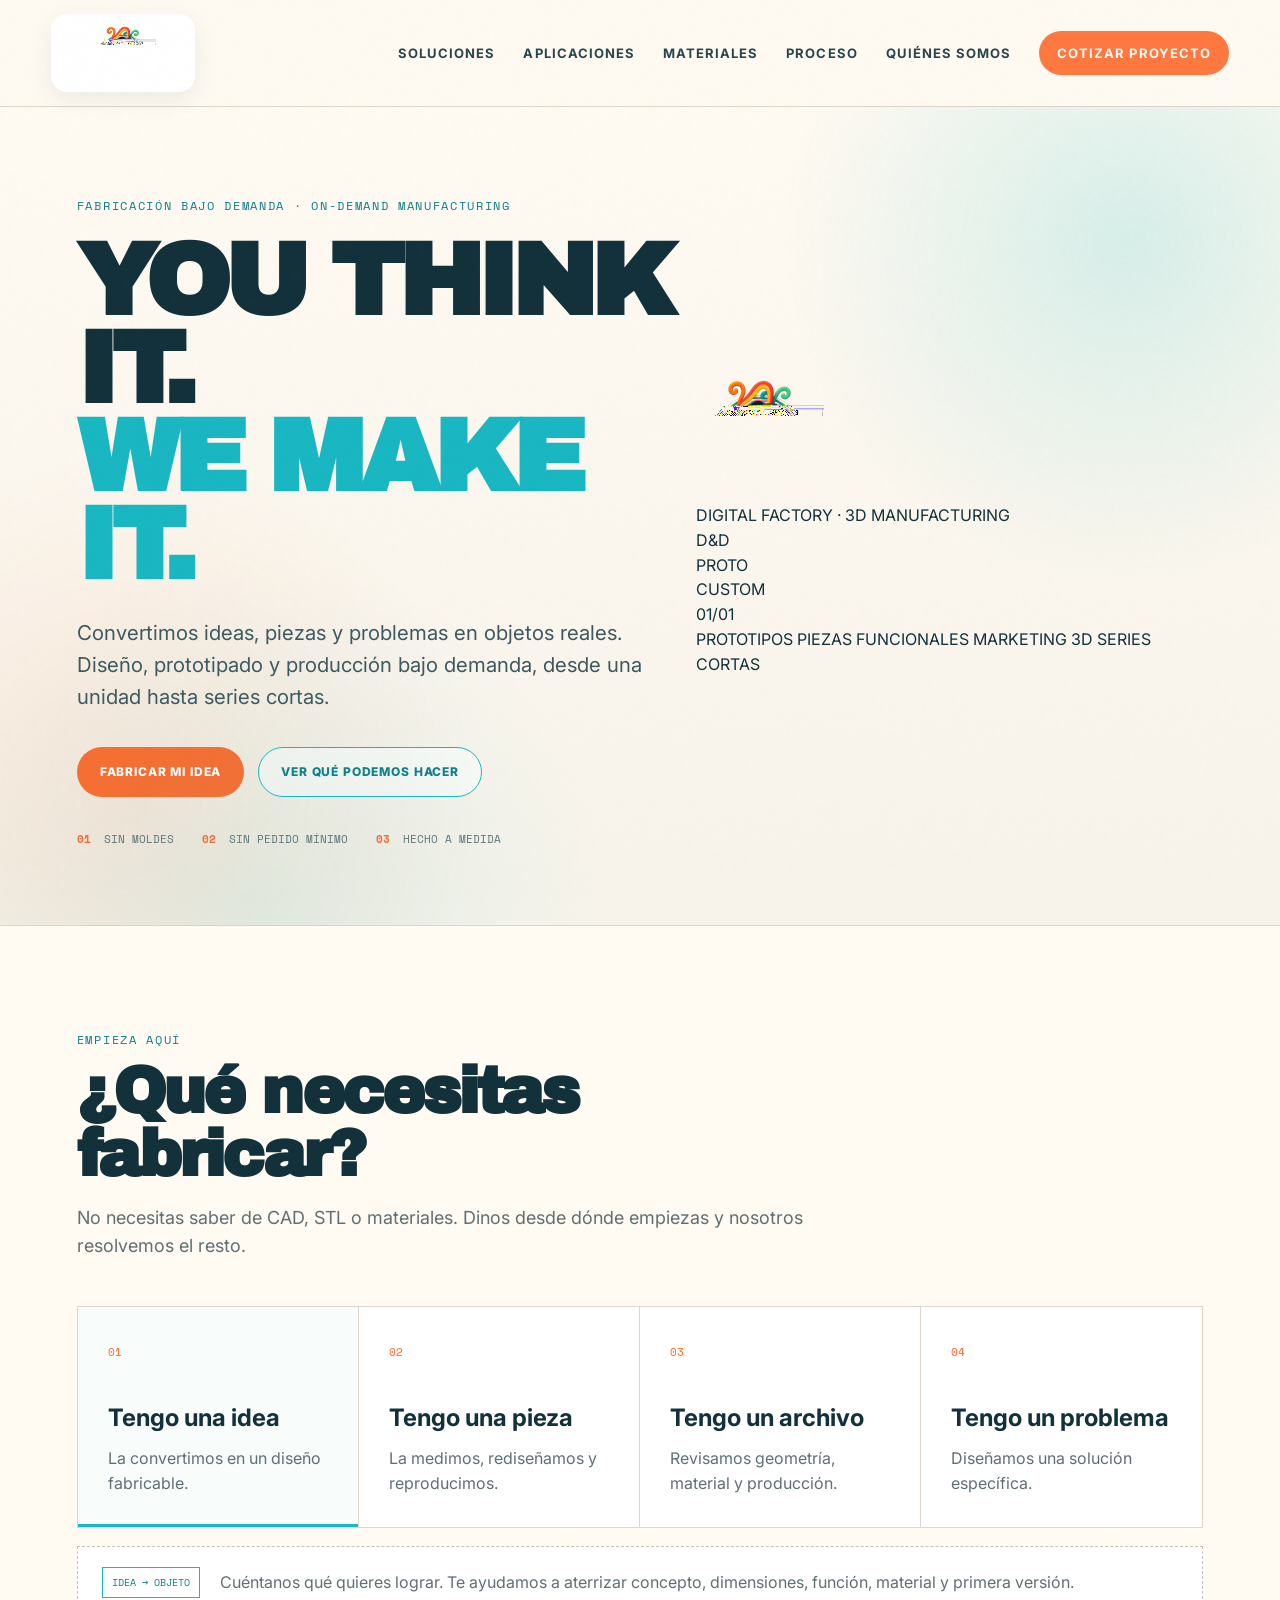
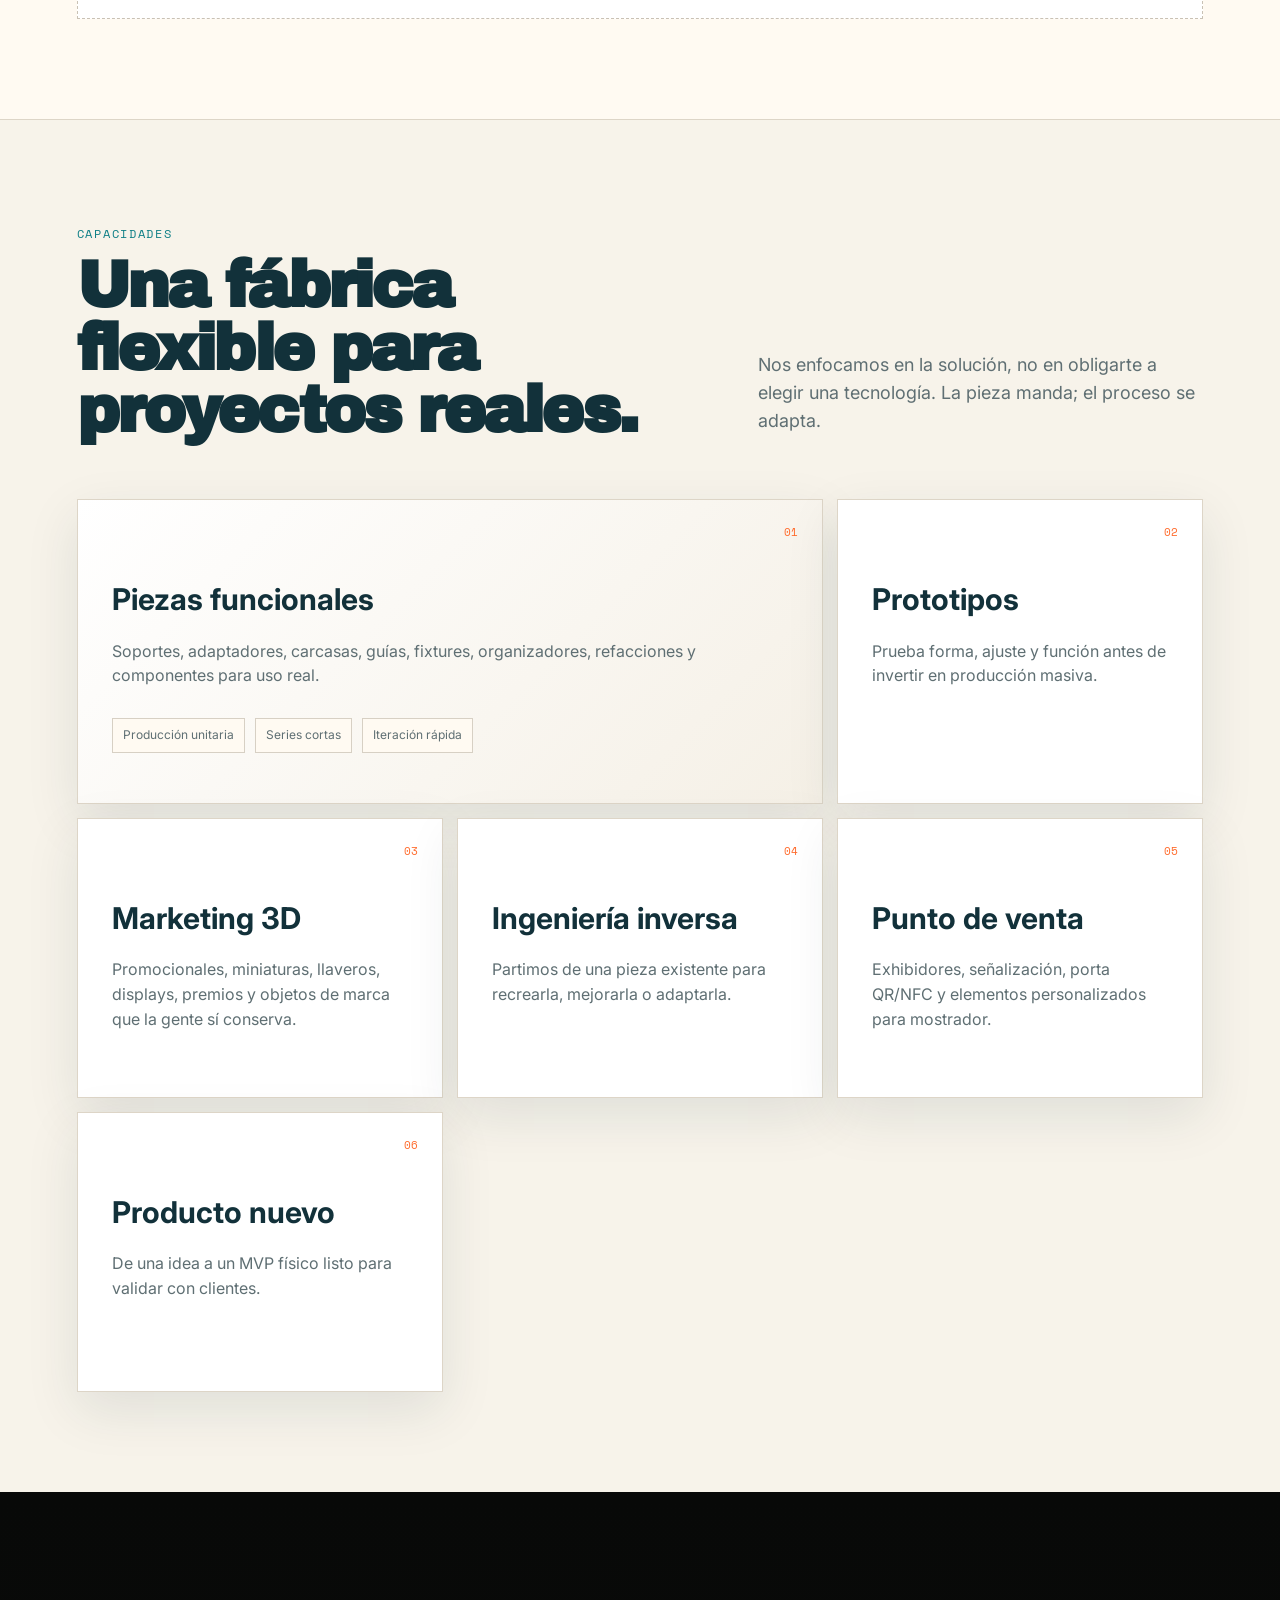
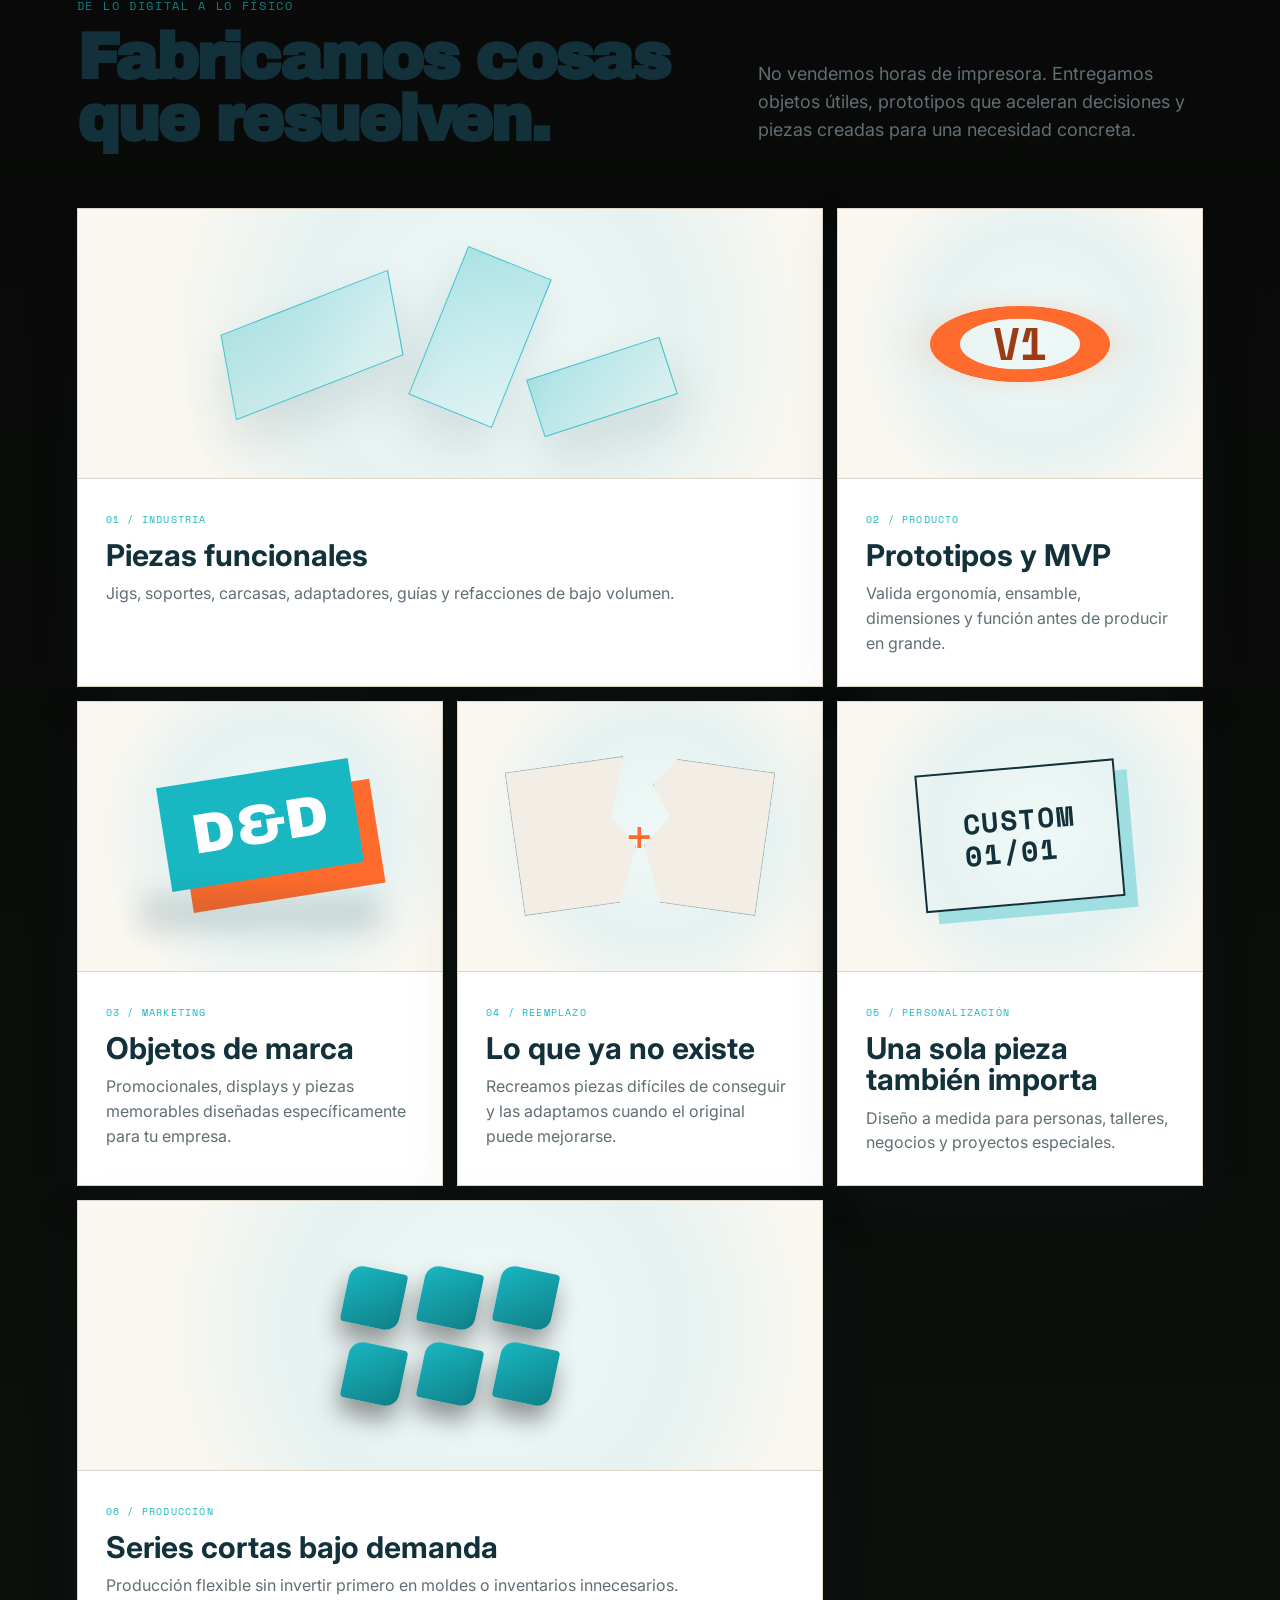
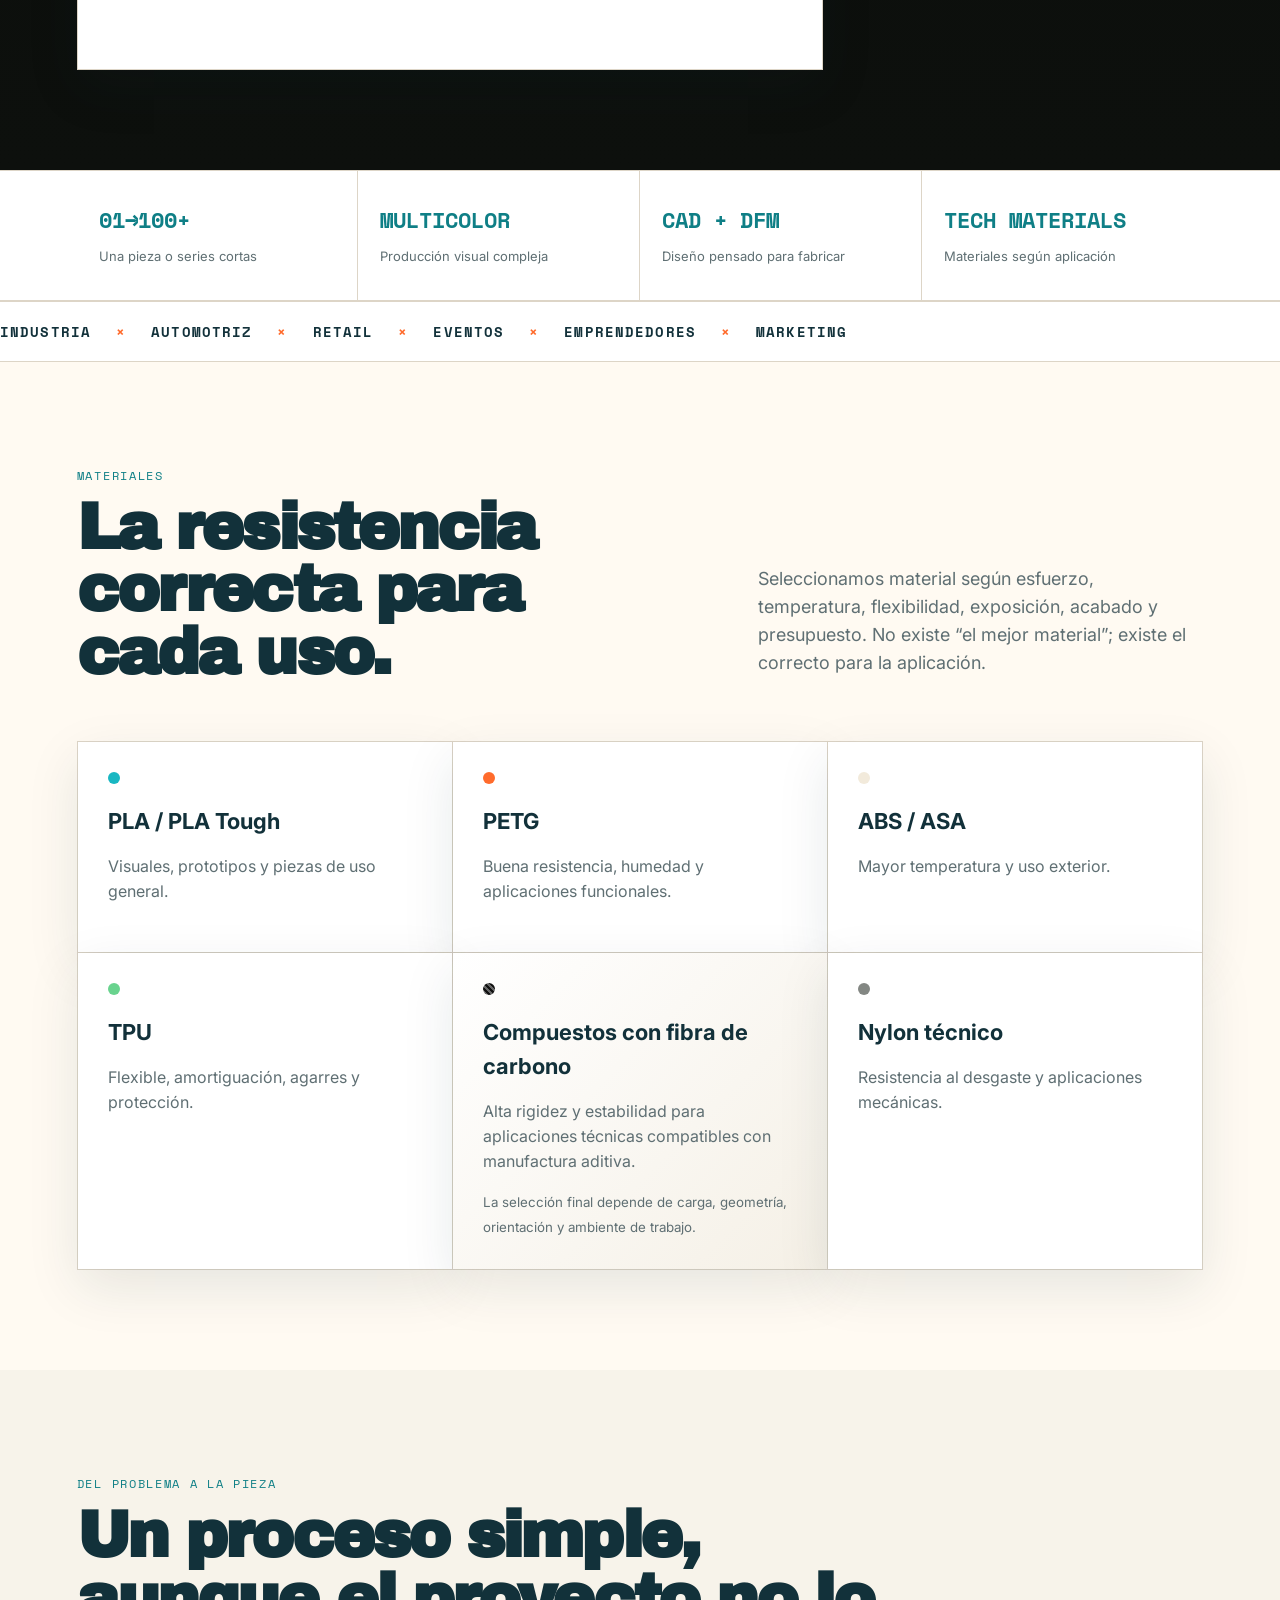
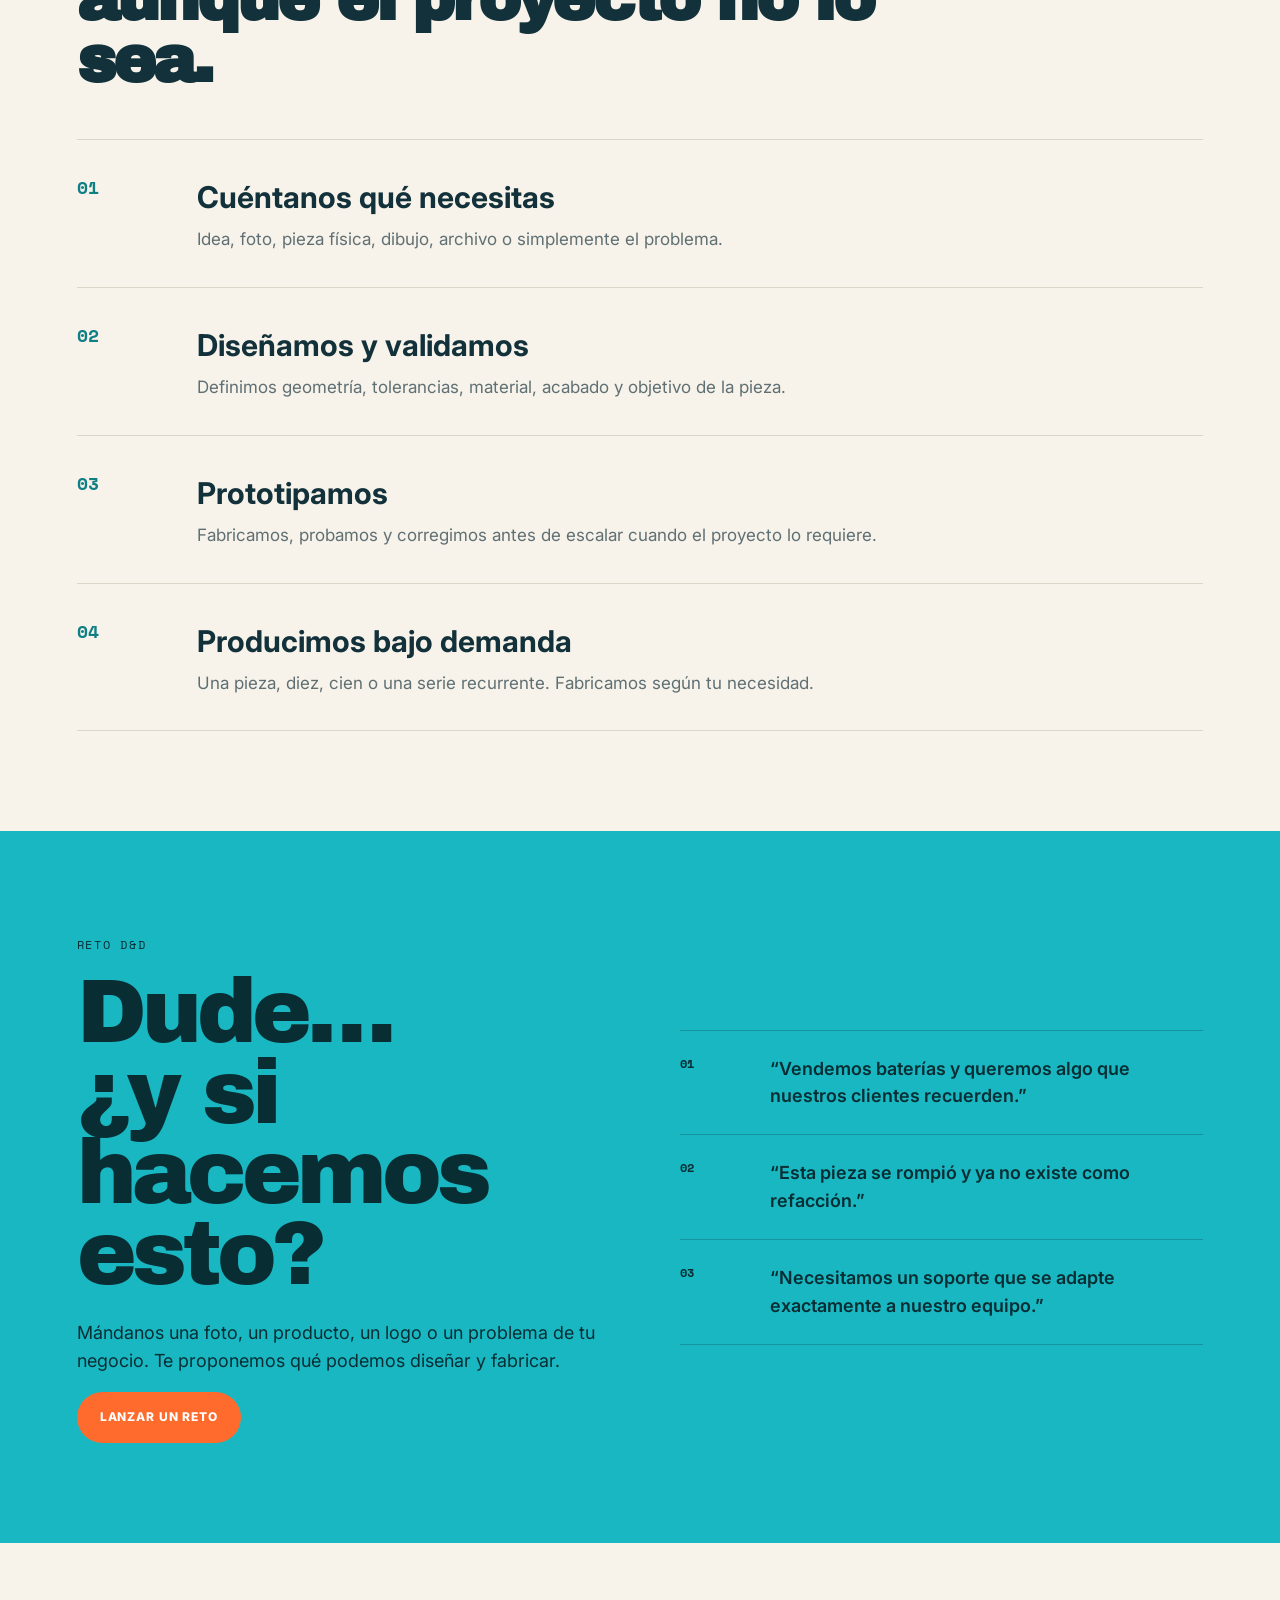
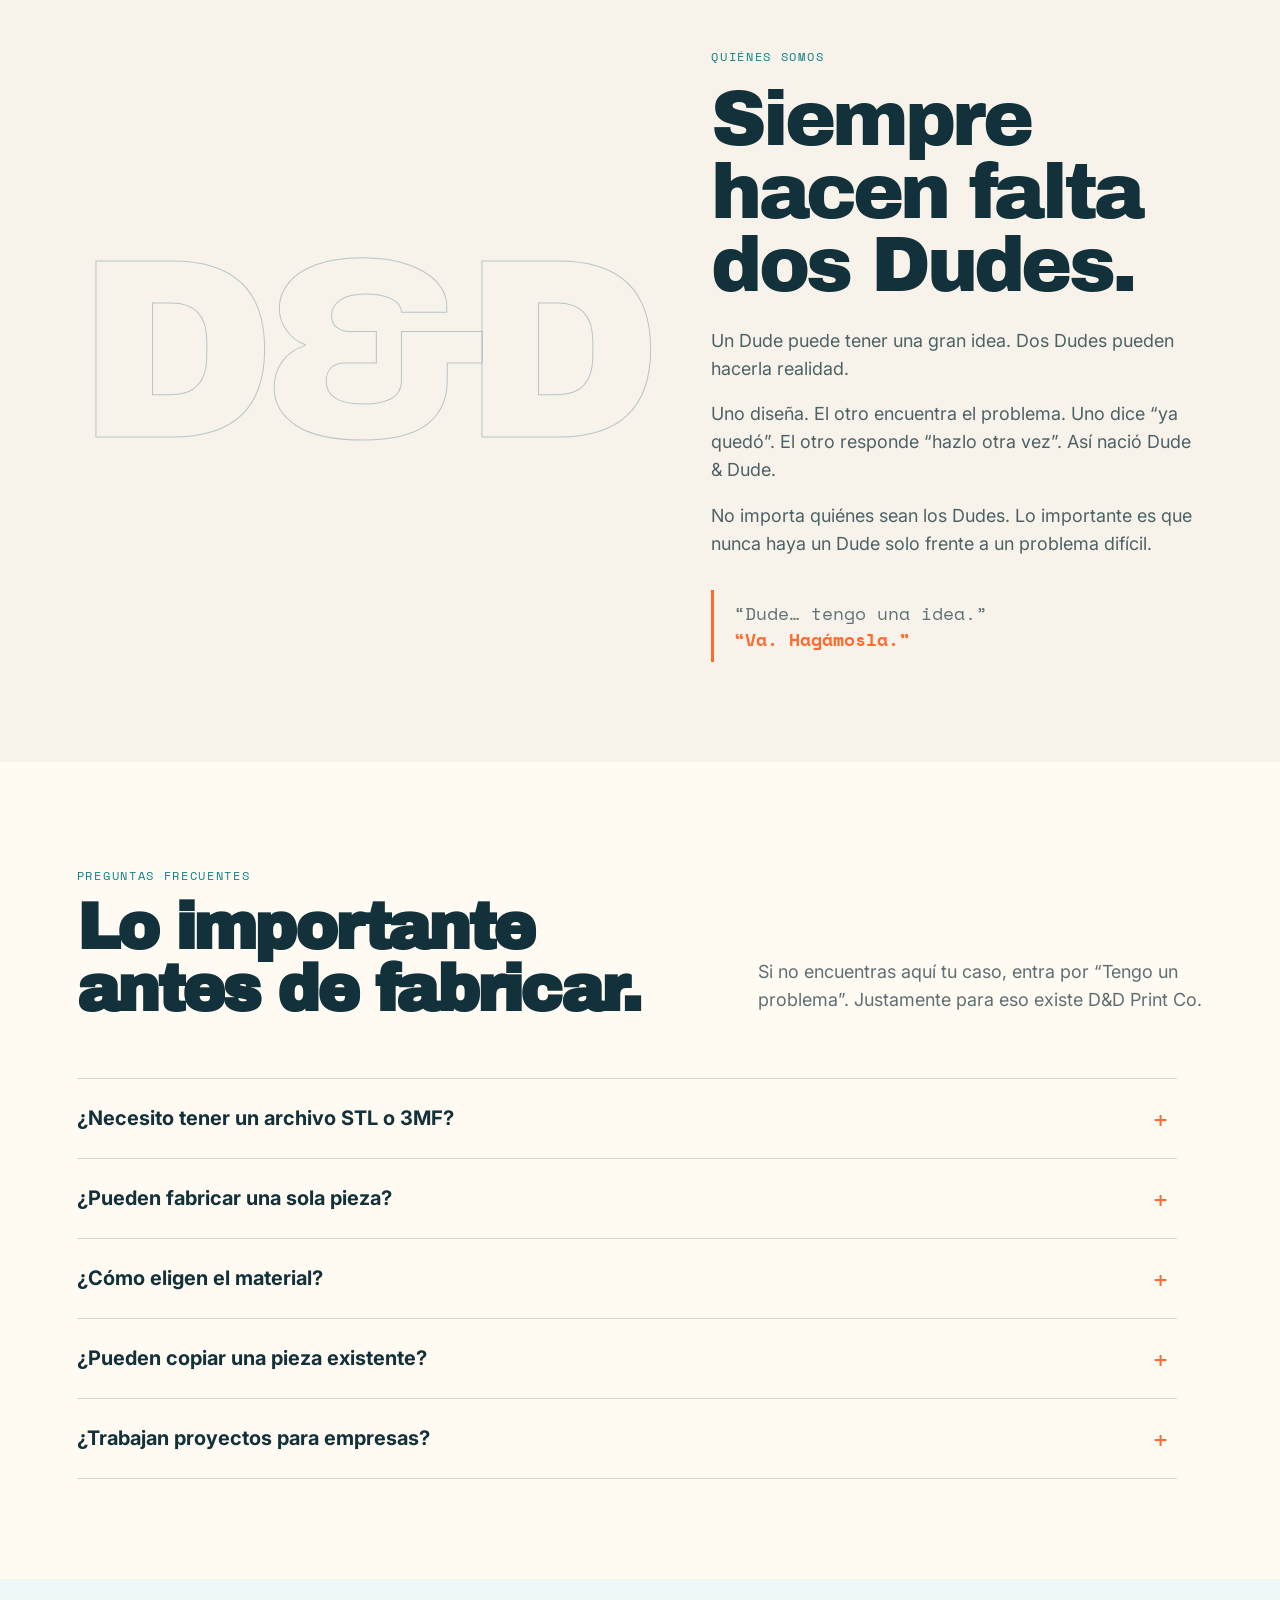
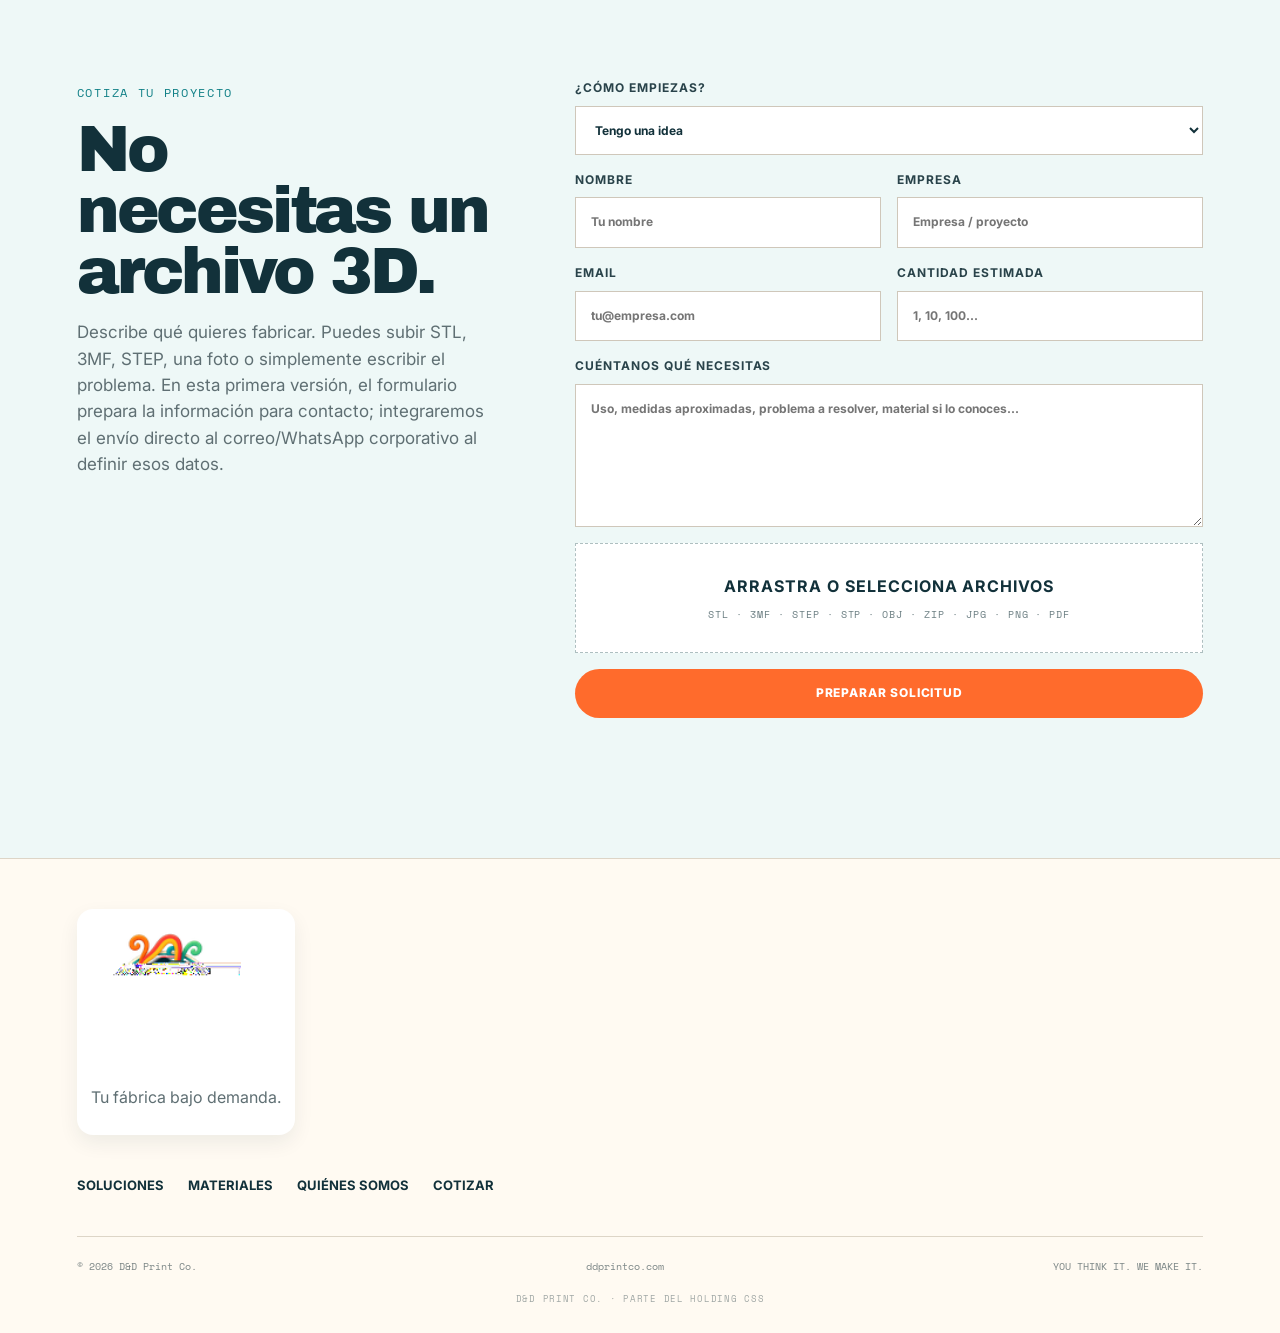
==== commit 44227065: "Replace abstract cube hero with 3D manufacturing banner" ====
--- a/index.html
+++ b/index.html
@@ -33,7 +33,7 @@
   <div class="noise"></div>
   <header class="site-header">
     <a class="brand" href="#inicio" aria-label="D&D Print Co. inicio">
-      <img src="assets/logo.png" alt="D&D Print Co.">
+      <span class="brand-crop"><img src="assets/logo.png" alt="D&D Print Co."></span>
     </a>
     <button class="menu-toggle" aria-label="Abrir menú" aria-expanded="false"><span></span><span></span></button>
     <nav class="main-nav">
@@ -62,20 +62,47 @@
           <span><b>03</b> Hecho a medida</span>
         </div>
       </div>
-      <div class="hero-visual" aria-hidden="true">
-        <div class="orb orb-a"></div>
-        <div class="orb orb-b"></div>
-        <div class="machine-card">
-          <span class="card-label">D&D // FACTORY NODE 01</span>
-          <div class="cube">
-            <div class="cube-face front">D&D</div>
-            <div class="cube-face back">MAKE</div>
-            <div class="cube-face right">01</div>
-            <div class="cube-face left">3D</div>
-            <div class="cube-face top">CO.</div>
-            <div class="cube-face bottom">LAB</div>
+      <div class="hero-visual hero-manufacturing" aria-hidden="true">
+        <div class="factory-banner">
+          <div class="factory-logo-wrap">
+            <img src="assets/logo.png" alt="" class="factory-logo">
           </div>
-          <div class="status-line"><span class="pulse"></span> PRODUCTION READY</div>
+
+          <div class="factory-kicker">DIGITAL FACTORY · 3D MANUFACTURING</div>
+
+          <div class="printer-world">
+            <div class="printer-machine printer-one">
+              <div class="printer-gantry"></div>
+              <div class="printer-head"><span></span></div>
+              <div class="printer-bed"></div>
+              <div class="printed-part promo-part">D&D</div>
+              <div class="layer-lines"></div>
+            </div>
+
+            <div class="printer-machine printer-two">
+              <div class="printer-gantry"></div>
+              <div class="printer-head"><span></span></div>
+              <div class="printer-bed"></div>
+              <div class="printed-part bracket-part"></div>
+              <div class="layer-lines"></div>
+            </div>
+
+            <div class="spool">
+              <div class="spool-core"></div>
+              <div class="filament-line"></div>
+            </div>
+
+            <div class="floating-part part-1">PROTO</div>
+            <div class="floating-part part-2">CUSTOM</div>
+            <div class="floating-part part-3">01/01</div>
+          </div>
+
+          <div class="factory-caption">
+            <span>PROTOTIPOS</span>
+            <span>PIEZAS FUNCIONALES</span>
+            <span>MARKETING 3D</span>
+            <span>SERIES CORTAS</span>
+          </div>
         </div>
       </div>
     </section>
--- a/styles.css
+++ b/styles.css
@@ -75,3 +75,94 @@
 .reveal{opacity:0;transform:translateY(24px)}.reveal.is-visible{opacity:1;transform:translateY(0);transition:opacity .65s ease,transform .65s ease}
 @media(max-width:980px){.application-card,.application-card:nth-child(1),.application-card:nth-child(6){grid-column:span 6}.factory-band{grid-template-columns:1fr 1fr}.factory-stat:nth-child(2){border-right:0}.factory-stat{border-bottom:1px solid var(--line)}}
 @media(max-width:620px){.application-grid{display:block}.application-card,.application-card:nth-child(1),.application-card:nth-child(6){margin-bottom:14px;min-height:430px}.factory-band{grid-template-columns:1fr}.factory-stat{border-right:0}.faq summary{font-size:18px}.faq details p{padding-right:10px}}
+
+/* v1.3 — Light premium theme aligned to D&D Print Co. logo */
+:root{
+  --bg:#f7f3ea;
+  --panel:#ffffff;
+  --panel2:#f1ece3;
+  --text:#12313a;
+  --muted:#5f6f73;
+  --green:#19b7c2;
+  --purple:#ff6b2c;
+  --line:#ddd5c7;
+  --black:#12313a;
+  --yellow:#f2b321;
+  --mint:#69d38e;
+  --shadow:0 18px 50px rgba(18,49,58,.10);
+}
+body{background:var(--bg);color:var(--text)}
+.noise{opacity:.018}
+.site-header{background:rgba(255,250,242,.94);border-bottom:1px solid var(--line)}
+.brand{background:#fff;padding:6px 10px;border-radius:16px;box-shadow:0 8px 22px rgba(18,49,58,.08)}
+.brand img{width:124px;height:66px;object-fit:contain}
+.main-nav a{color:var(--text);opacity:.9}.main-nav a:hover{color:#0f7f86}
+.nav-cta{border:0;background:#ff6b2c;color:#fff!important;border-radius:999px;padding:12px 18px}
+.hero{
+  background:
+    radial-gradient(circle at 88% 16%, rgba(25,183,194,.17), transparent 26%),
+    radial-gradient(circle at 10% 85%, rgba(255,107,44,.10), transparent 26%),
+    linear-gradient(180deg,#fffaf2 0%,#f7f3ea 100%);
+}
+.hero:before{background:radial-gradient(circle,rgba(25,183,194,.10),transparent 65%)}
+.hero h1{color:var(--text)}
+.hero h1 span{color:#19b7c2;-webkit-text-stroke:0}
+.hero-lead{color:#3e575e}
+.button.primary{background:#ff6b2c;color:#fff;border-radius:999px}
+.button.primary:hover{box-shadow:0 0 0 6px rgba(255,107,44,.12)}
+.button.ghost{border-color:#19b7c2;color:#0f7f86;border-radius:999px;background:rgba(255,255,255,.55)}
+.hero-meta{color:#607277}.hero-meta b{color:#ff6b2c}
+.machine-card{
+  background:linear-gradient(145deg,#ffffff,#f1ece3);
+  border-color:#d9d1c4;
+  box-shadow:0 40px 90px rgba(18,49,58,.14)
+}
+.machine-card:before{border-color:rgba(18,49,58,.08)}
+.card-label{color:#607277}.status-line{color:#0f7f86}.pulse{background:#19b7c2;box-shadow:0 0 15px rgba(25,183,194,.6)}
+.orb-a{background:#ff6b2c;opacity:.12}.orb-b{background:#19b7c2;opacity:.12}
+.cube-face{border-color:rgba(18,49,58,.22);background:rgba(255,255,255,.72);color:#12313a}
+.eyebrow,.section-heading>span,.section-heading>div>span{color:#0f7f86}
+.route-section,.materials,.faq{background:#fffaf2}
+.route-grid{border-color:var(--line)}
+.route-card{background:#fff;color:var(--text);border-color:var(--line)}
+.route-card:hover,.route-card.active{background:#f8fcfb}.route-card.active{box-shadow:inset 0 -3px #19b7c2}
+.route-card b{color:#ff6b2c}.route-card p,.route-output p{color:var(--muted)}
+.route-output{border-color:#c9c1b4;background:#fff}.tag{color:#0f7f86;border-color:#19b7c2}
+.solution-card,.application-card,.material{background:#fff;border-color:var(--line);box-shadow:var(--shadow)}
+.solution-card.big,.material.featured{background:linear-gradient(135deg,#fff,#f5f0e6)}
+.solution-card:hover,.application-card:hover{border-color:#aac9cb}
+.solution-card p,.solution-card li,.material p,.material small,.app-copy p{color:var(--muted)}
+.solution-card li{border-color:#d7d0c4;background:#fffaf2}.card-index{color:#ff6b2c}
+.industries,.factory-band{background:#fff;border-color:var(--line)}
+.ticker{color:#12313a}.ticker i{color:#ff6b2c}
+.materials-grid{background:var(--line);border-color:var(--line)}
+.material{background:#fff}
+.green{background:#19b7c2}.purple{background:#ff6b2c}.lime{background:#69d38e}
+.process-step{border-color:var(--line)}.process-step b{color:#0f7f86}.process-step p{color:var(--muted)}
+.challenge{background:#19b7c2;color:#082e34}
+.challenge .eyebrow{color:#082e34}.challenge .button.primary{background:#ff6b2c;color:#fff}
+.challenge-list{border-color:rgba(8,46,52,.25)}.challenge-list div{border-color:rgba(8,46,52,.25)}
+.about-mark{-webkit-text-stroke:1px #b7c5c7}.about-copy p{color:#4d6267}.about-copy blockquote{border-color:#ff6b2c;color:#607277}.about-copy blockquote strong{color:#ff6b2c}
+.quote-section{background:#eef8f7}
+.quote-intro p{color:var(--muted)}
+.quote-form label{color:#29434a}
+.quote-form input,.quote-form select,.quote-form textarea{background:#fff;color:var(--text);border-color:#cfc7ba}
+.quote-form input:focus,.quote-form select:focus,.quote-form textarea:focus{border-color:#19b7c2}
+.upload-zone{background:#fff;border-color:#aebfc0}.upload-copy{color:#6a7d81}
+.form-status{color:#0f7f86}
+footer{background:#fffaf2;border-color:var(--line)}
+.footer-brand{display:inline-block;background:#fff;padding:10px 14px;border-radius:16px;box-shadow:0 8px 20px rgba(18,49,58,.07)}
+.footer-brand img{width:150px;height:auto;display:block}
+.footer-brand p{color:var(--muted)}
+.footer-bottom{border-color:var(--line);color:#7b8585}.holding-note{color:#a0a7a5}
+.application-card .app-art{background:radial-gradient(circle at 55% 48%,#eef8f7 0,#e6f2f1 45%,#faf7f0 75%);border-color:var(--line)}
+.part{border-color:rgba(25,183,194,.75);background:linear-gradient(145deg,rgba(25,183,194,.30),rgba(25,183,194,.05));box-shadow:0 24px 50px rgba(18,49,58,.12)}
+.proto-ring{border-color:#ff6b2c;box-shadow:0 0 50px rgba(255,107,44,.18)}.proto-core{color:#9d3b15}
+.brand-object{background:#19b7c2;color:#fff;box-shadow:18px 24px 0 #ff6b2c}
+.brand-shadow{background:rgba(18,49,58,.25)}
+.broken{background:#f2eee6;border-color:#a4b6b8}.join{color:#ff6b2c}
+.custom-plate{border-color:#12313a;box-shadow:12px 12px 0 rgba(25,183,194,.35)}
+.series-dot{background:linear-gradient(145deg,#19b7c2,#0f7f86)}
+.factory-stat{border-color:var(--line)}.factory-stat strong{color:#0f7f86}.factory-stat span{color:var(--muted)}
+.faq-list,.faq details{border-color:var(--line)}.faq summary:after{color:#ff6b2c}.faq details p{color:var(--muted)}
+@media(max-width:980px){.main-nav{background:#fffaf2;border-color:var(--line)}}
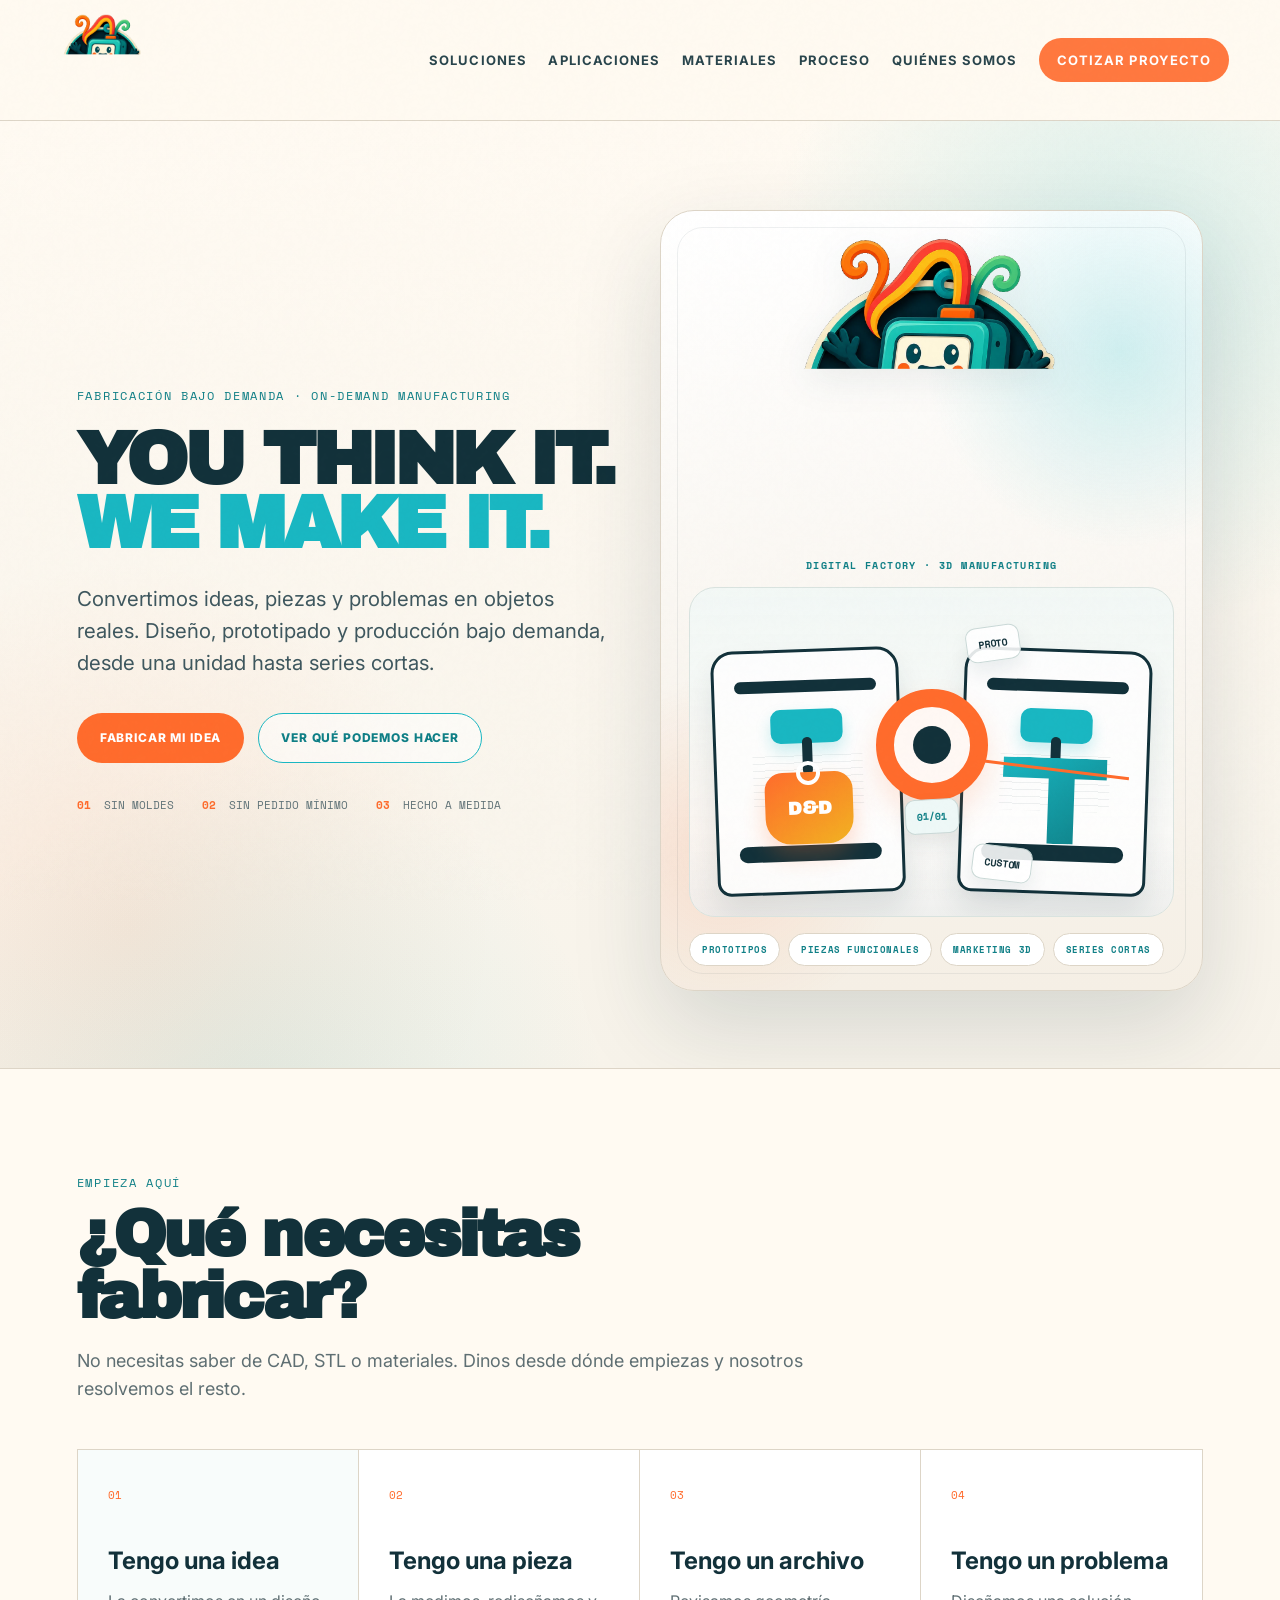
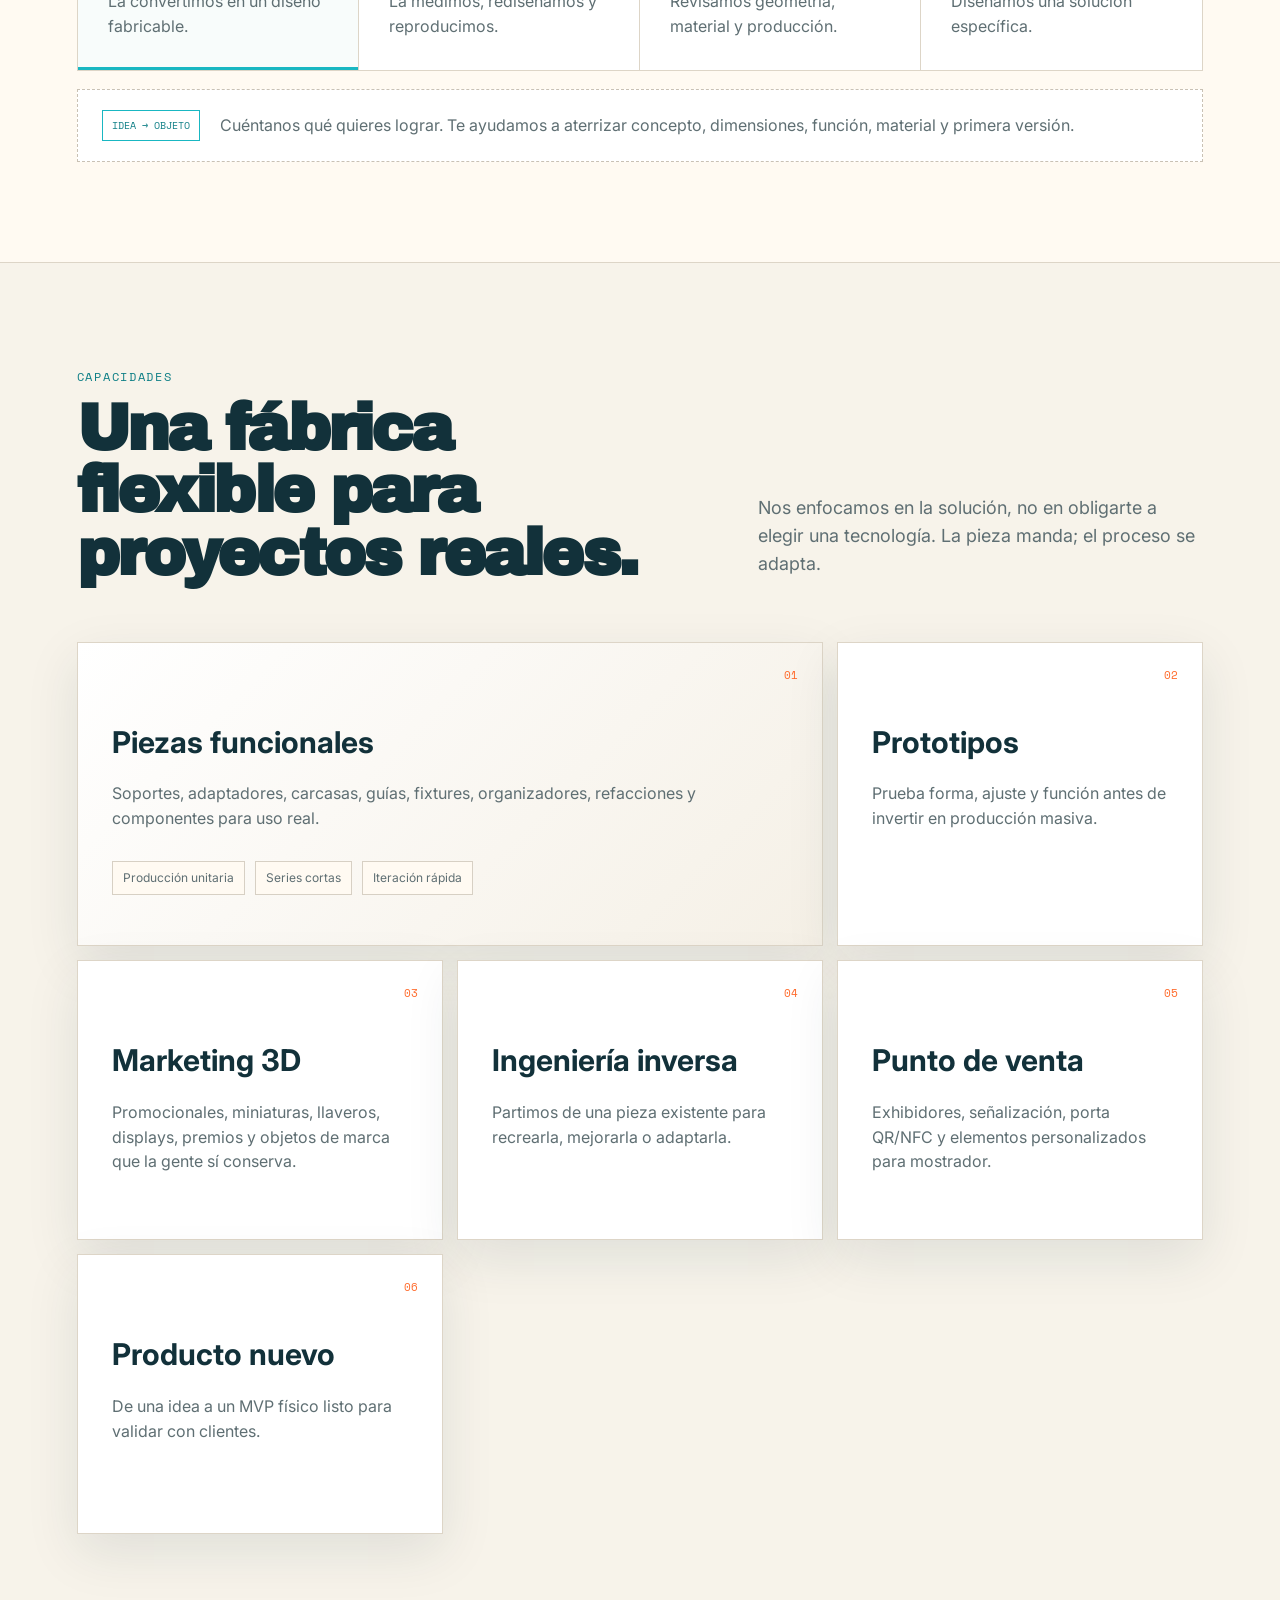
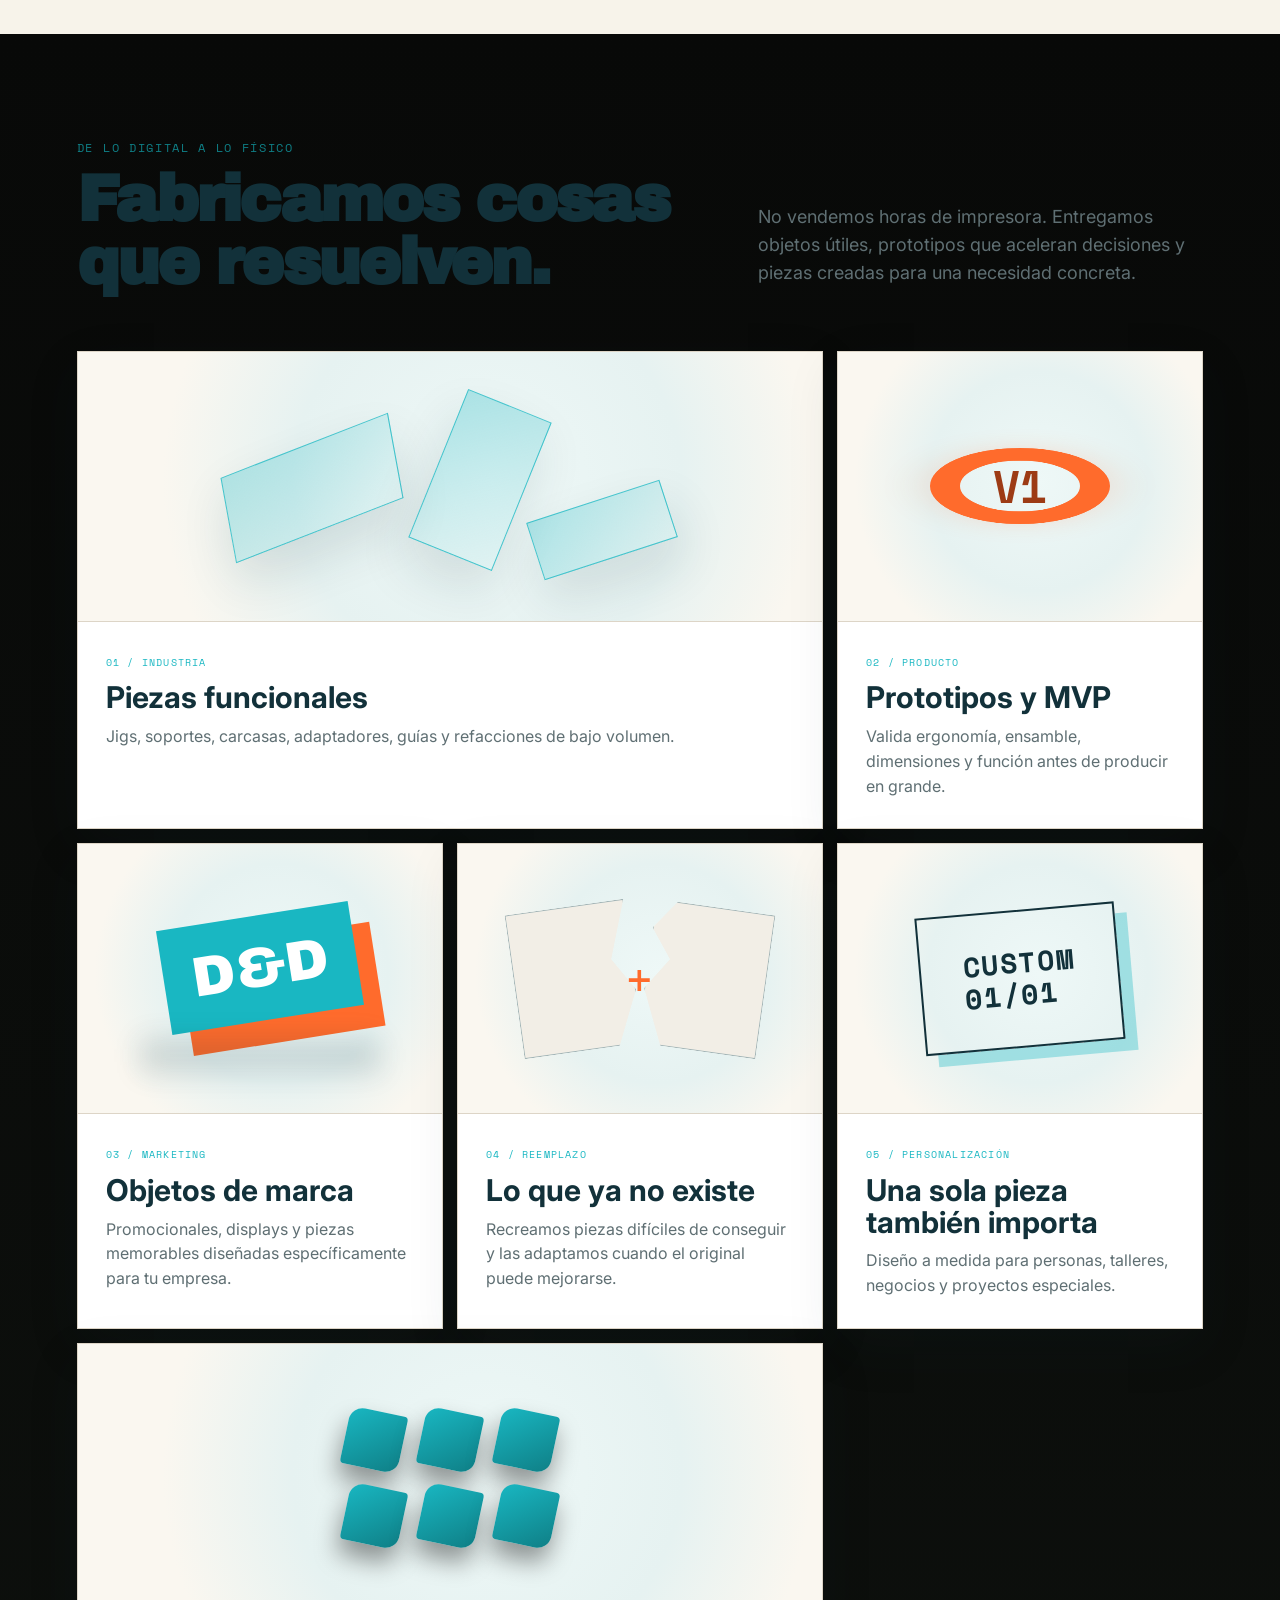
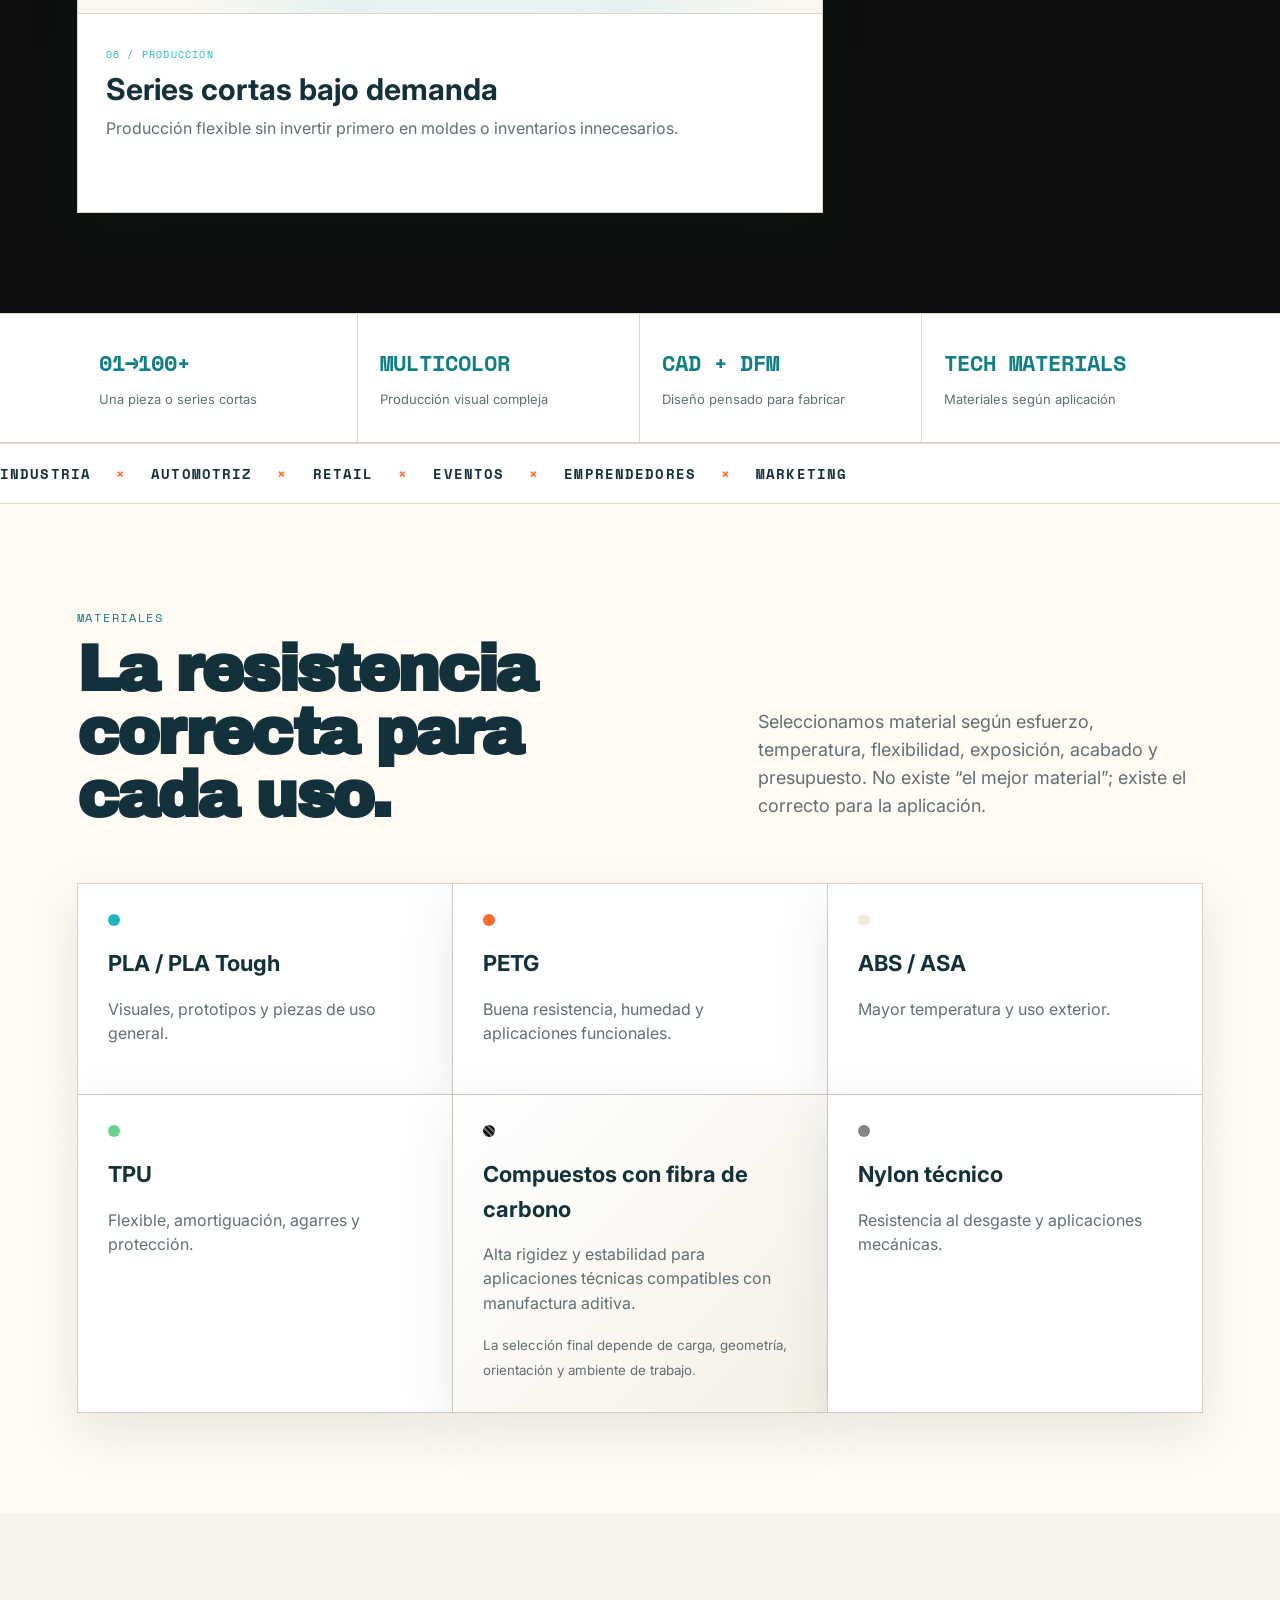
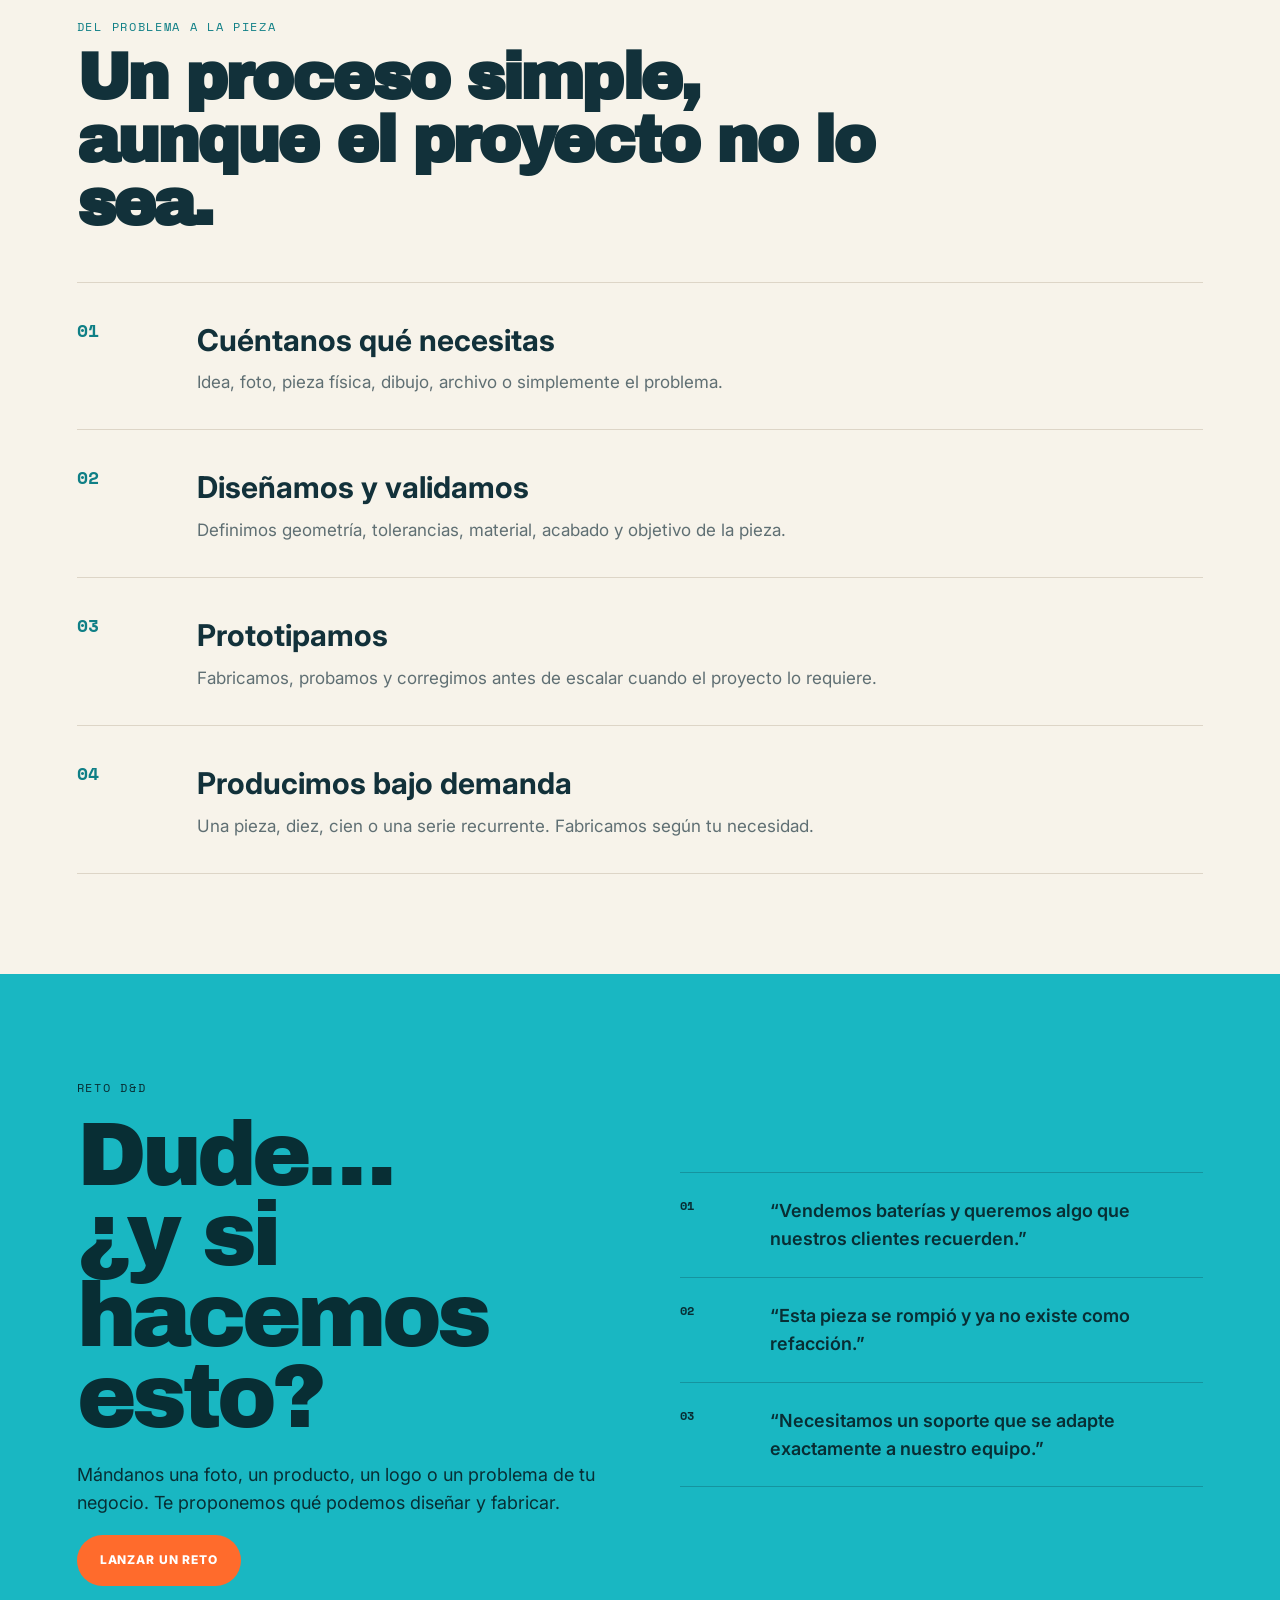
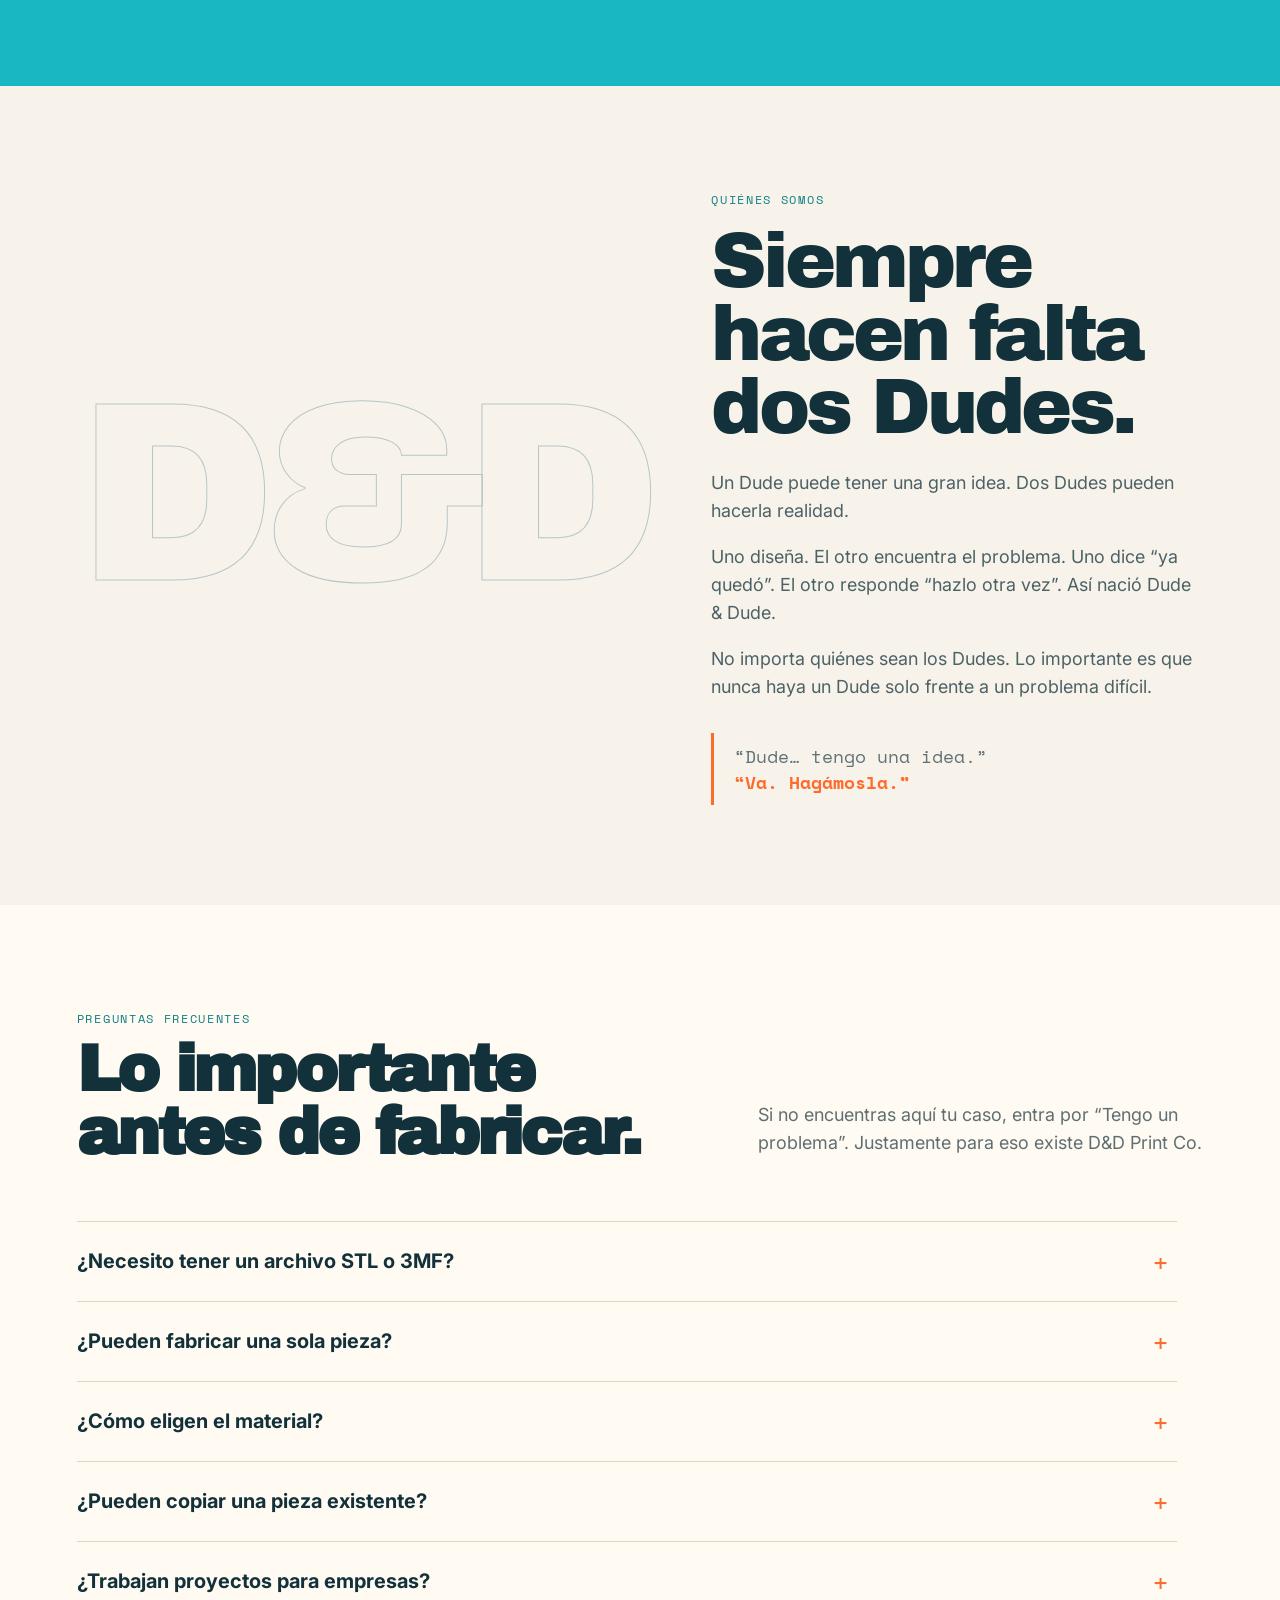
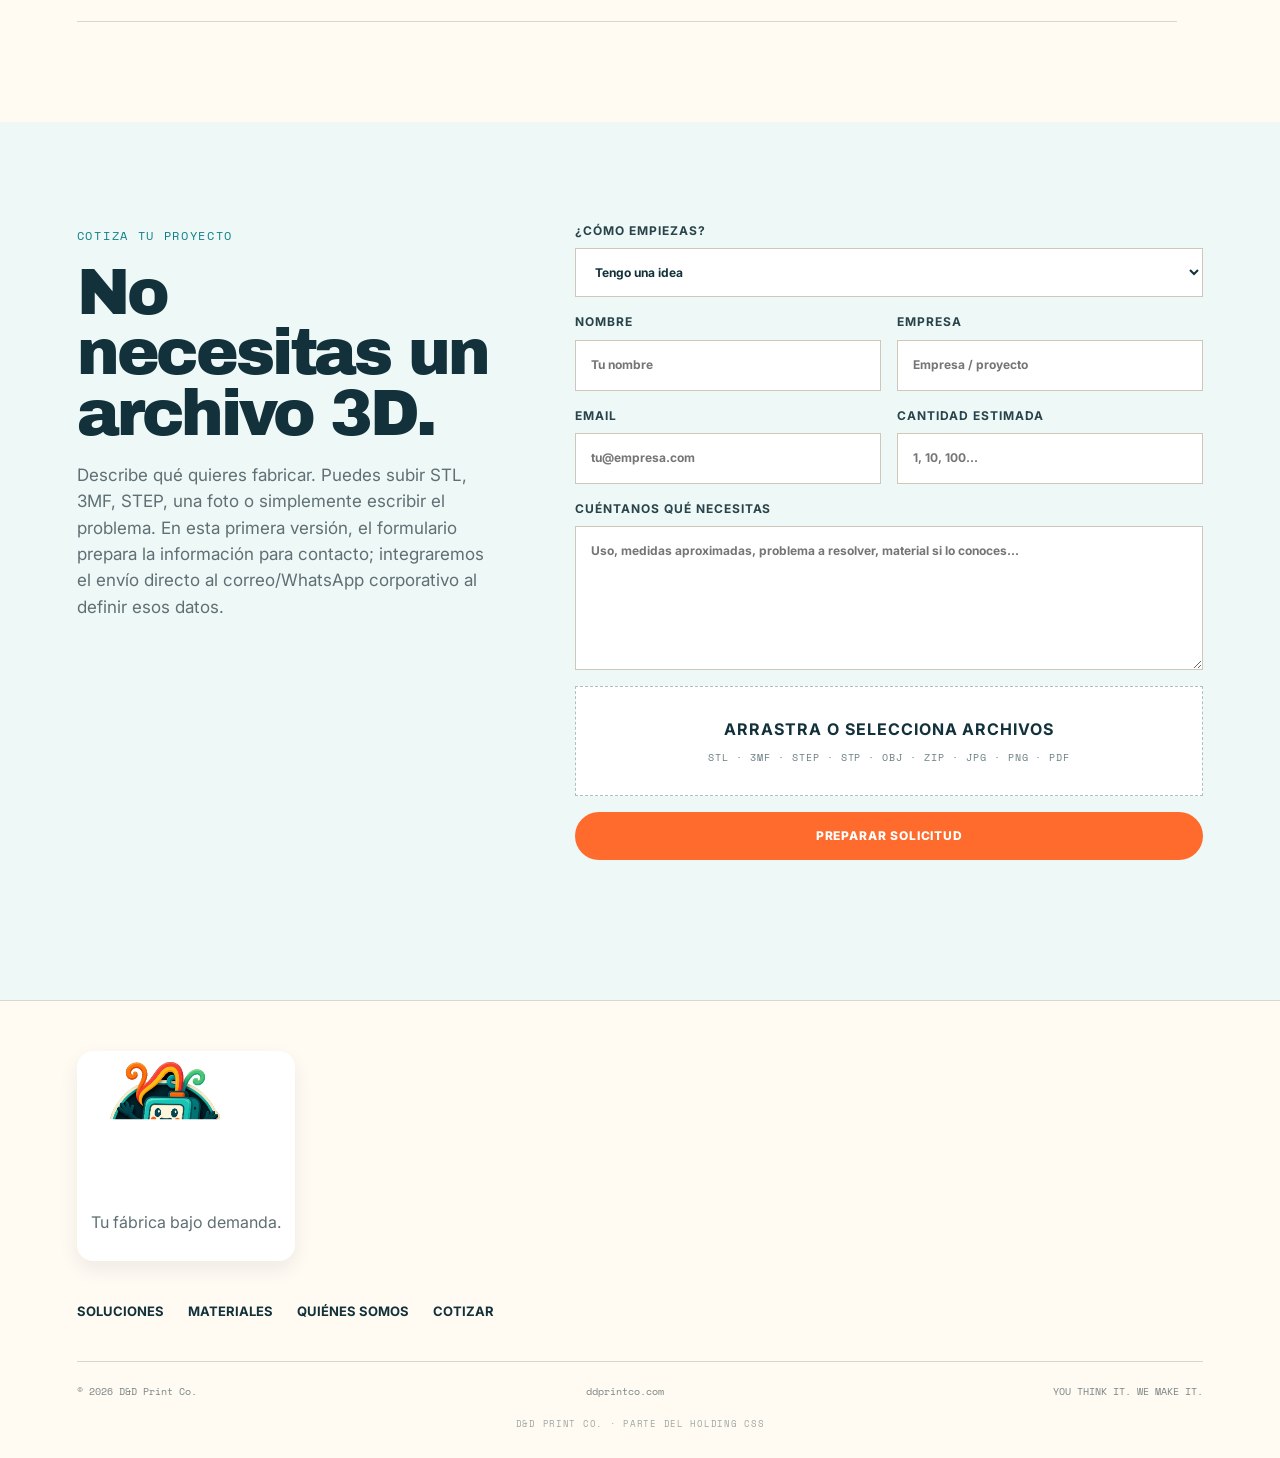
==== commit 6935ce11: "Restore transparent master logo and fit header and 3D hero without cropping" ====
--- a/index.html
+++ b/index.html
@@ -33,7 +33,7 @@
   <div class="noise"></div>
   <header class="site-header">
     <a class="brand" href="#inicio" aria-label="D&D Print Co. inicio">
-      <span class="brand-crop"><img src="assets/logo.png" alt="D&D Print Co."></span>
+      <span class="brand-logo-wrap"><img src="assets/logo.png" width="1186" height="1048" alt="D&D Print Co."></span>
     </a>
     <button class="menu-toggle" aria-label="Abrir menú" aria-expanded="false"><span></span><span></span></button>
     <nav class="main-nav">
@@ -65,7 +65,7 @@
       <div class="hero-visual hero-manufacturing" aria-hidden="true">
         <div class="factory-banner">
           <div class="factory-logo-wrap">
-            <img src="assets/logo.png" alt="" class="factory-logo">
+            <img src="assets/logo.png" width="1186" height="1048" alt="" class="factory-logo">
           </div>
 
           <div class="factory-kicker">DIGITAL FACTORY · 3D MANUFACTURING</div>
@@ -315,7 +315,7 @@
   </main>
 
   <footer>
-    <div class="footer-brand"><img src="assets/logo.png" alt="D&D Print Co."><p>Tu fábrica bajo demanda.</p></div>
+    <div class="footer-brand"><img src="assets/logo.png" width="1186" height="1048" alt="D&D Print Co."><p>Tu fábrica bajo demanda.</p></div>
     <div class="footer-links"><a href="#soluciones">Soluciones</a><a href="#materiales">Materiales</a><a href="#nosotros">Quiénes somos</a><a href="#cotizar">Cotizar</a></div>
     <div class="footer-bottom"><span>© 2026 D&D Print Co.</span><span>ddprintco.com</span><span>YOU THINK IT. WE MAKE IT.</span></div>
     <div class="holding-note">D&D Print Co. · Parte del holding CSS</div>
--- a/styles.css
+++ b/styles.css
@@ -166,3 +166,142 @@
 .factory-stat{border-color:var(--line)}.factory-stat strong{color:#0f7f86}.factory-stat span{color:var(--muted)}
 .faq-list,.faq details{border-color:var(--line)}.faq summary:after{color:#ff6b2c}.faq details p{color:var(--muted)}
 @media(max-width:980px){.main-nav{background:#fffaf2;border-color:var(--line)}}
+
+
+/* v1.4 — Hero rebuilt as an actual 3D manufacturing world */
+.brand{background:transparent!important;box-shadow:none!important;padding:0!important;border-radius:0!important;overflow:visible}
+.brand-logo-wrap{display:block;width:104px;flex:none}
+.brand .brand-logo-wrap img{display:block;position:static;width:100%;max-width:100%;height:auto;transform:none;object-fit:contain}
+.hero{grid-template-columns:minmax(0,1fr) minmax(0,1fr);gap:40px}
+.hero-copy,.hero-visual{min-width:0}
+.hero h1{font-size:clamp(52px,5.8vw,100px)}
+.main-nav{gap:clamp(12px,1.7vw,28px)}
+.hero-visual.hero-manufacturing{min-height:0;display:flex;align-items:center;justify-content:center}
+.factory-banner{
+  position:relative;
+  width:min(720px,100%);
+  min-height:0;
+  border-radius:34px;
+  overflow:hidden;
+  padding:26px 28px 24px;
+  background:
+    radial-gradient(circle at 85% 18%,rgba(25,183,194,.20),transparent 25%),
+    radial-gradient(circle at 12% 82%,rgba(255,107,44,.14),transparent 22%),
+    linear-gradient(180deg,#ffffff 0%,#f5efe5 100%);
+  border:1px solid #ddd5c7;
+  box-shadow:0 35px 90px rgba(18,49,58,.15)
+}
+.factory-banner:before{
+  content:"";
+  position:absolute;inset:16px;border:1px solid rgba(18,49,58,.07);
+  border-radius:26px;pointer-events:none
+}
+.factory-logo-wrap{
+  width:min(100%,340px);margin:0 auto 20px;position:relative;z-index:3
+}
+.factory-logo{
+  display:block;width:100%;max-width:100%;height:auto;
+  filter:drop-shadow(0 10px 18px rgba(18,49,58,.08))
+}
+.factory-kicker{
+  position:relative;z-index:3;
+  margin:2px 0 14px;text-align:center;
+  font:700 10px "Space Mono";letter-spacing:.14em;color:#0f7f86
+}
+.printer-world{
+  position:relative;z-index:2;height:330px;
+  border-radius:26px;
+  background:linear-gradient(180deg,rgba(238,248,247,.65),rgba(255,255,255,.72));
+  border:1px solid #d9e3df;
+  overflow:hidden
+}
+.printer-world:before{
+  content:"";position:absolute;left:0;right:0;bottom:0;height:82px;
+  background:linear-gradient(180deg,rgba(255,255,255,0),rgba(18,49,58,.055))
+}
+.printer-machine{
+  position:absolute;width:39%;height:245px;bottom:22px;
+  border:3px solid #12313a;border-radius:22px 22px 14px 14px;
+  background:rgba(255,255,255,.78);
+  box-shadow:0 18px 30px rgba(18,49,58,.10)
+}
+.printer-one{left:5%;transform:rotate(-2deg)}
+.printer-two{right:5%;transform:rotate(2deg)}
+.printer-gantry{
+  position:absolute;left:20px;right:20px;top:28px;height:12px;background:#12313a;border-radius:999px
+}
+.printer-head{
+  position:absolute;width:72px;height:34px;top:57px;left:50%;transform:translateX(-50%);
+  border-radius:10px;background:#19b7c2;box-shadow:0 8px 15px rgba(25,183,194,.22)
+}
+.printer-head span{
+  position:absolute;width:10px;height:38px;background:#12313a;left:50%;top:28px;transform:translateX(-50%);border-radius:6px
+}
+.printer-bed{
+  position:absolute;left:20px;right:20px;bottom:30px;height:16px;background:#12313a;border-radius:999px
+}
+.printed-part{position:absolute;left:50%;bottom:47px;transform:translateX(-50%);display:grid;place-items:center;z-index:2}
+.promo-part{
+  width:88px;height:72px;border-radius:18px 18px 26px 26px;
+  background:linear-gradient(145deg,#ff6b2c,#f2b321);color:white;
+  font:700 18px "Archivo Black";box-shadow:0 12px 22px rgba(255,107,44,.24)
+}
+.promo-part:before{
+  content:"";position:absolute;width:16px;height:16px;border-radius:50%;border:4px solid #fff;top:-11px
+}
+.bracket-part{
+  width:104px;height:86px;background:linear-gradient(145deg,#19b7c2,#0f7f86);
+  clip-path:polygon(0 0,100% 0,100% 24%,69% 24%,69% 100%,44% 100%,44% 24%,0 24%);
+  box-shadow:0 12px 22px rgba(15,127,134,.22)
+}
+.layer-lines{
+  position:absolute;left:36px;right:36px;bottom:80px;height:56px;
+  background:repeating-linear-gradient(to bottom,rgba(18,49,58,.12) 0 1px,transparent 1px 7px);
+  opacity:.55
+}
+.spool{
+  position:absolute;left:50%;top:48%;width:112px;height:112px;transform:translate(-50%,-50%);
+  border-radius:50%;border:18px solid #ff6b2c;background:#fff8f4;
+  box-shadow:0 16px 30px rgba(255,107,44,.16)
+}
+.spool-core{position:absolute;width:38px;height:38px;border-radius:50%;background:#12313a;left:50%;top:50%;transform:translate(-50%,-50%)}
+.filament-line{
+  position:absolute;width:150px;height:3px;background:#ff6b2c;left:86px;top:52px;transform:rotate(7deg);
+  transform-origin:left center
+}
+.floating-part{
+  position:absolute;border:1px solid #cad9d7;background:rgba(255,255,255,.88);
+  color:#12313a;font:700 10px "Space Mono";padding:9px 11px;border-radius:10px;
+  box-shadow:0 10px 20px rgba(18,49,58,.08)
+}
+.part-1{left:276px;top:38px;transform:rotate(-8deg)}
+.part-2{left:282px;bottom:35px;transform:rotate(7deg)}
+.part-3{left:50%;bottom:82px;transform:translateX(-50%) rotate(-3deg);background:#eef8f7;color:#0f7f86}
+.factory-caption{
+  position:relative;z-index:3;display:flex;gap:8px;flex-wrap:wrap;margin-top:16px
+}
+.factory-caption span{
+  border-radius:999px;background:#fff;border:1px solid #ddd5c7;
+  padding:9px 12px;color:#0f7f86;font:700 9px "Space Mono";letter-spacing:.06em
+}
+.machine-card,.cube,.orb{display:none!important}
+@media(max-width:1180px){
+  .hero{grid-template-columns:1fr}
+  .hero-visual.hero-manufacturing{min-height:auto!important}
+  .factory-banner{width:100%}
+}
+@media(max-width:700px){
+  .brand-logo-wrap{width:80px}
+  .factory-banner{padding:22px 18px;border-radius:24px}
+  .factory-logo-wrap{width:min(100%,280px)}
+  .factory-kicker{font-size:9px;letter-spacing:.06em}
+  .main-nav{top:99px}
+  .printer-world{height:590px}
+  .printer-machine{width:210px}
+  .printer-one{left:50%;top:20px;bottom:auto;transform:translateX(-50%) rotate(-2deg)}
+  .printer-two{left:50%;right:auto;bottom:20px;transform:translateX(-50%) rotate(2deg)}
+  .spool{display:none}
+  .floating-part{display:none}
+}
+
+@media(prefers-reduced-motion:reduce){html{scroll-behavior:auto}*,*:before,*:after{animation:none!important;transition:none!important}}
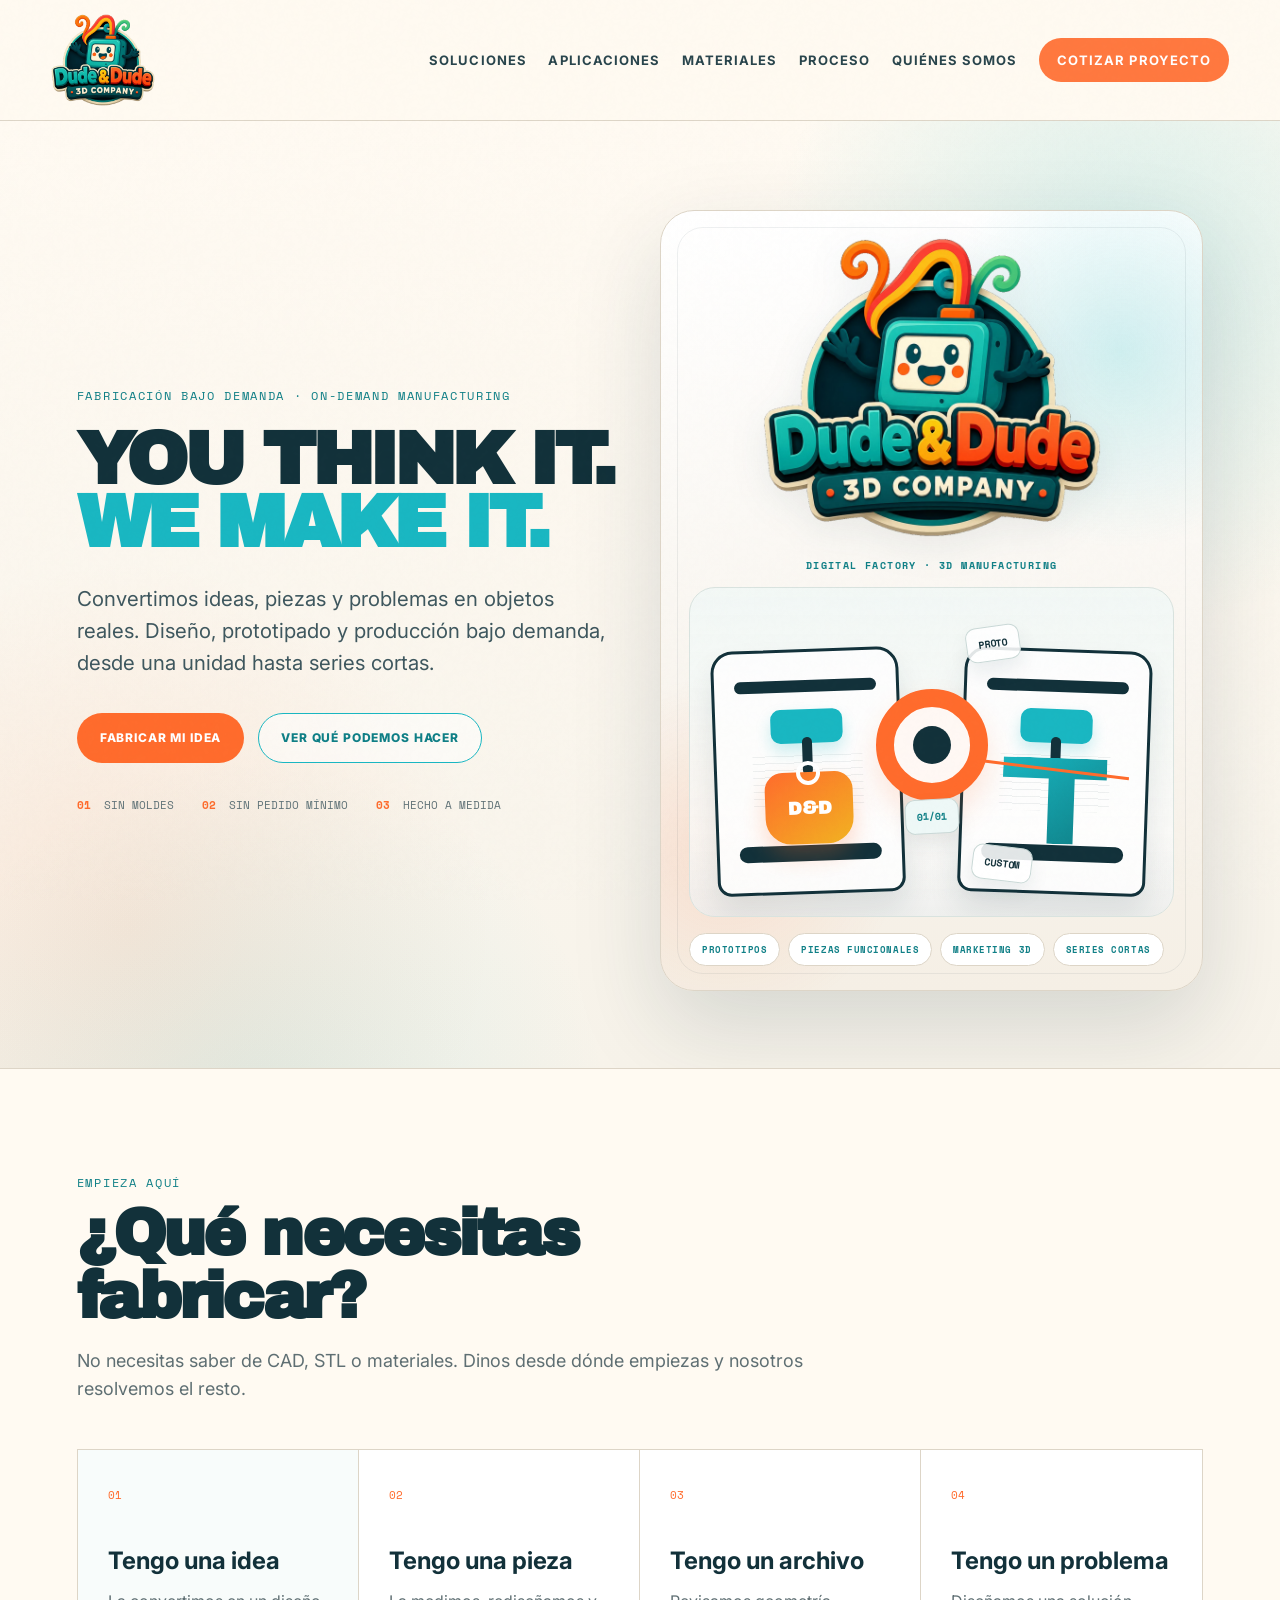
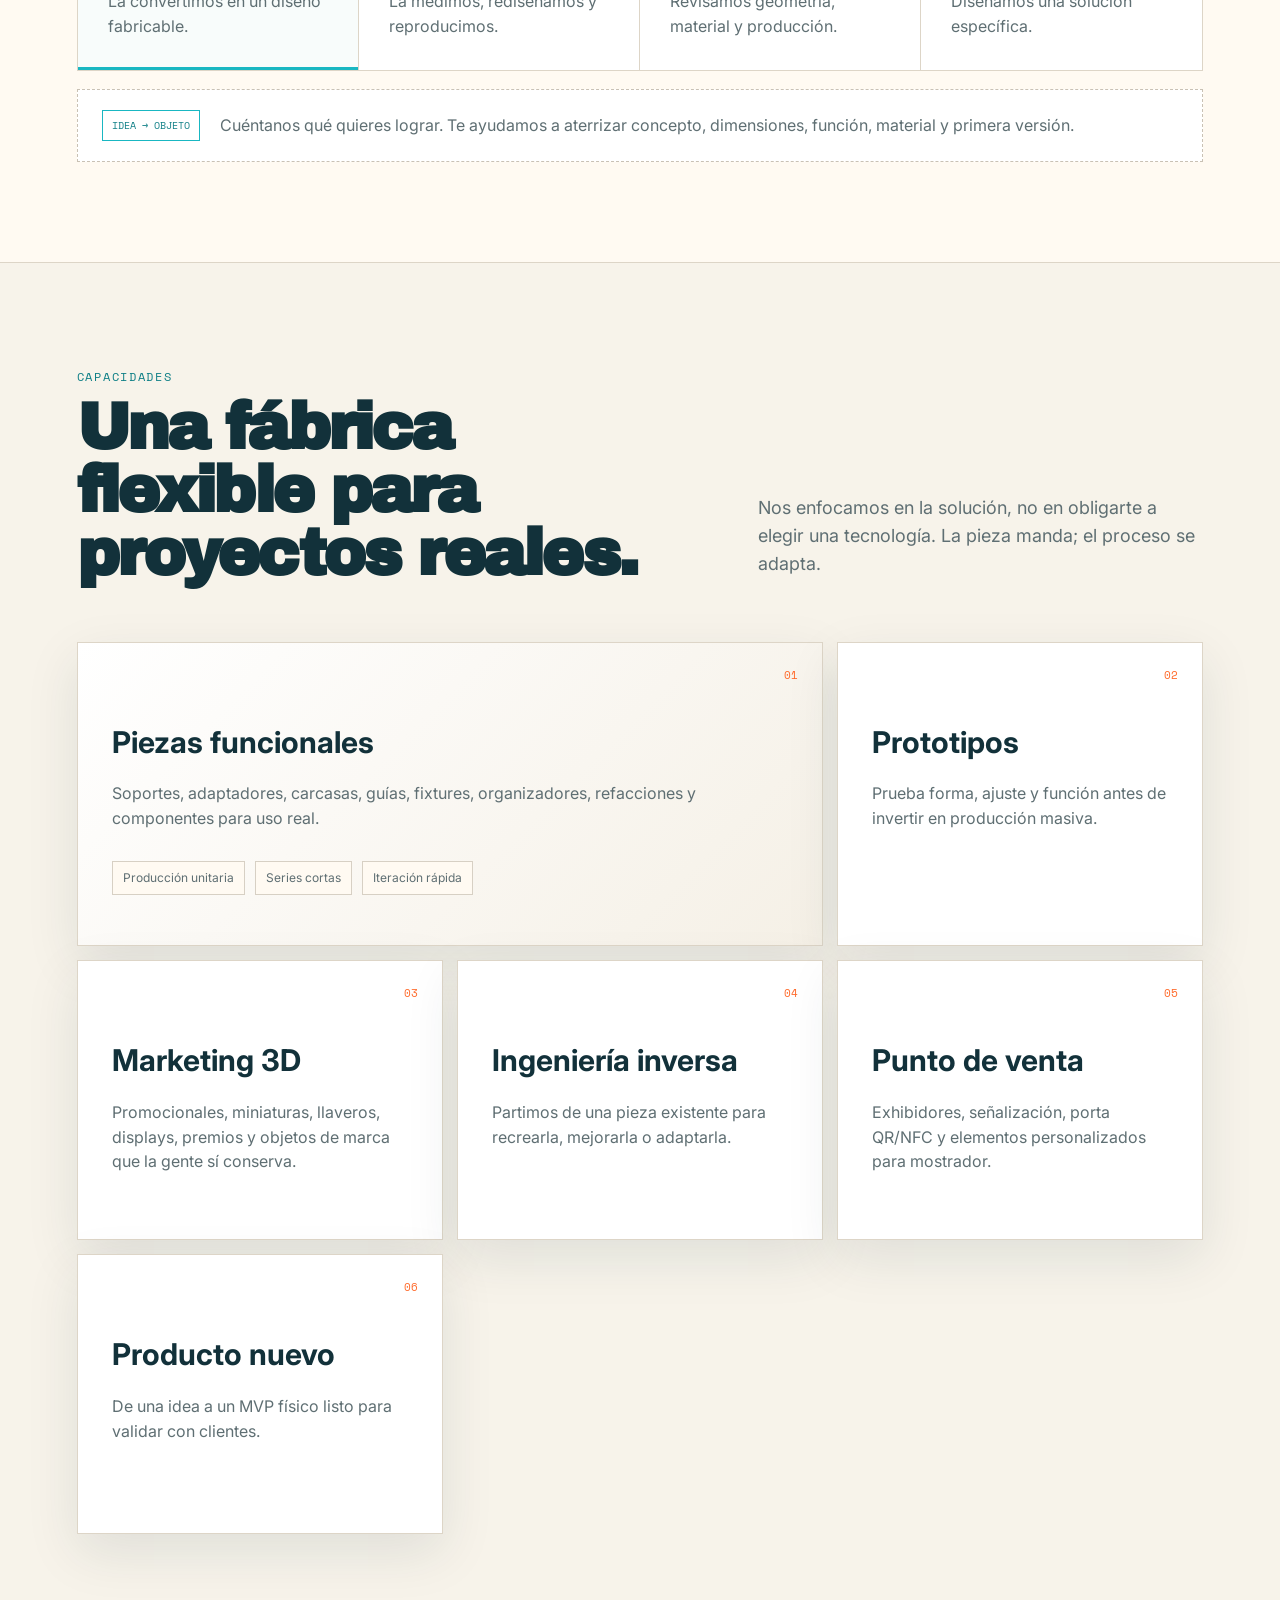
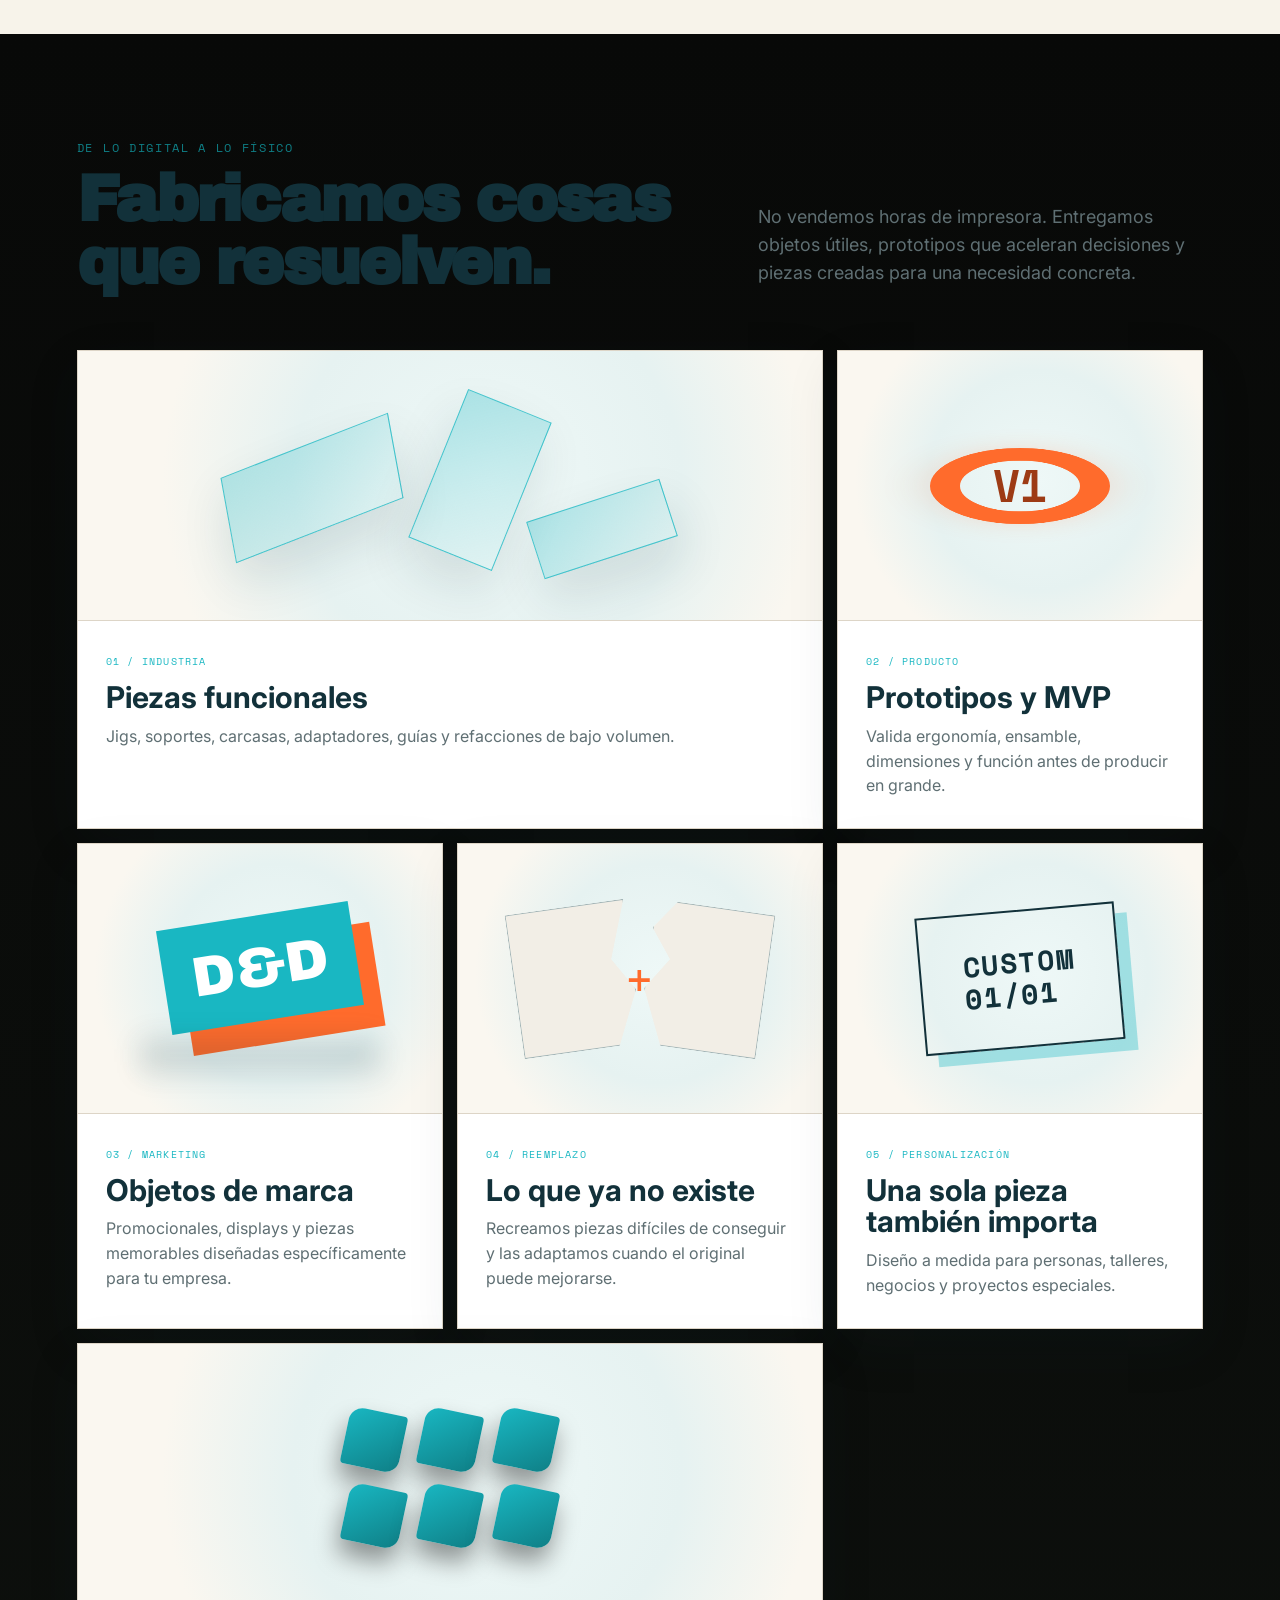
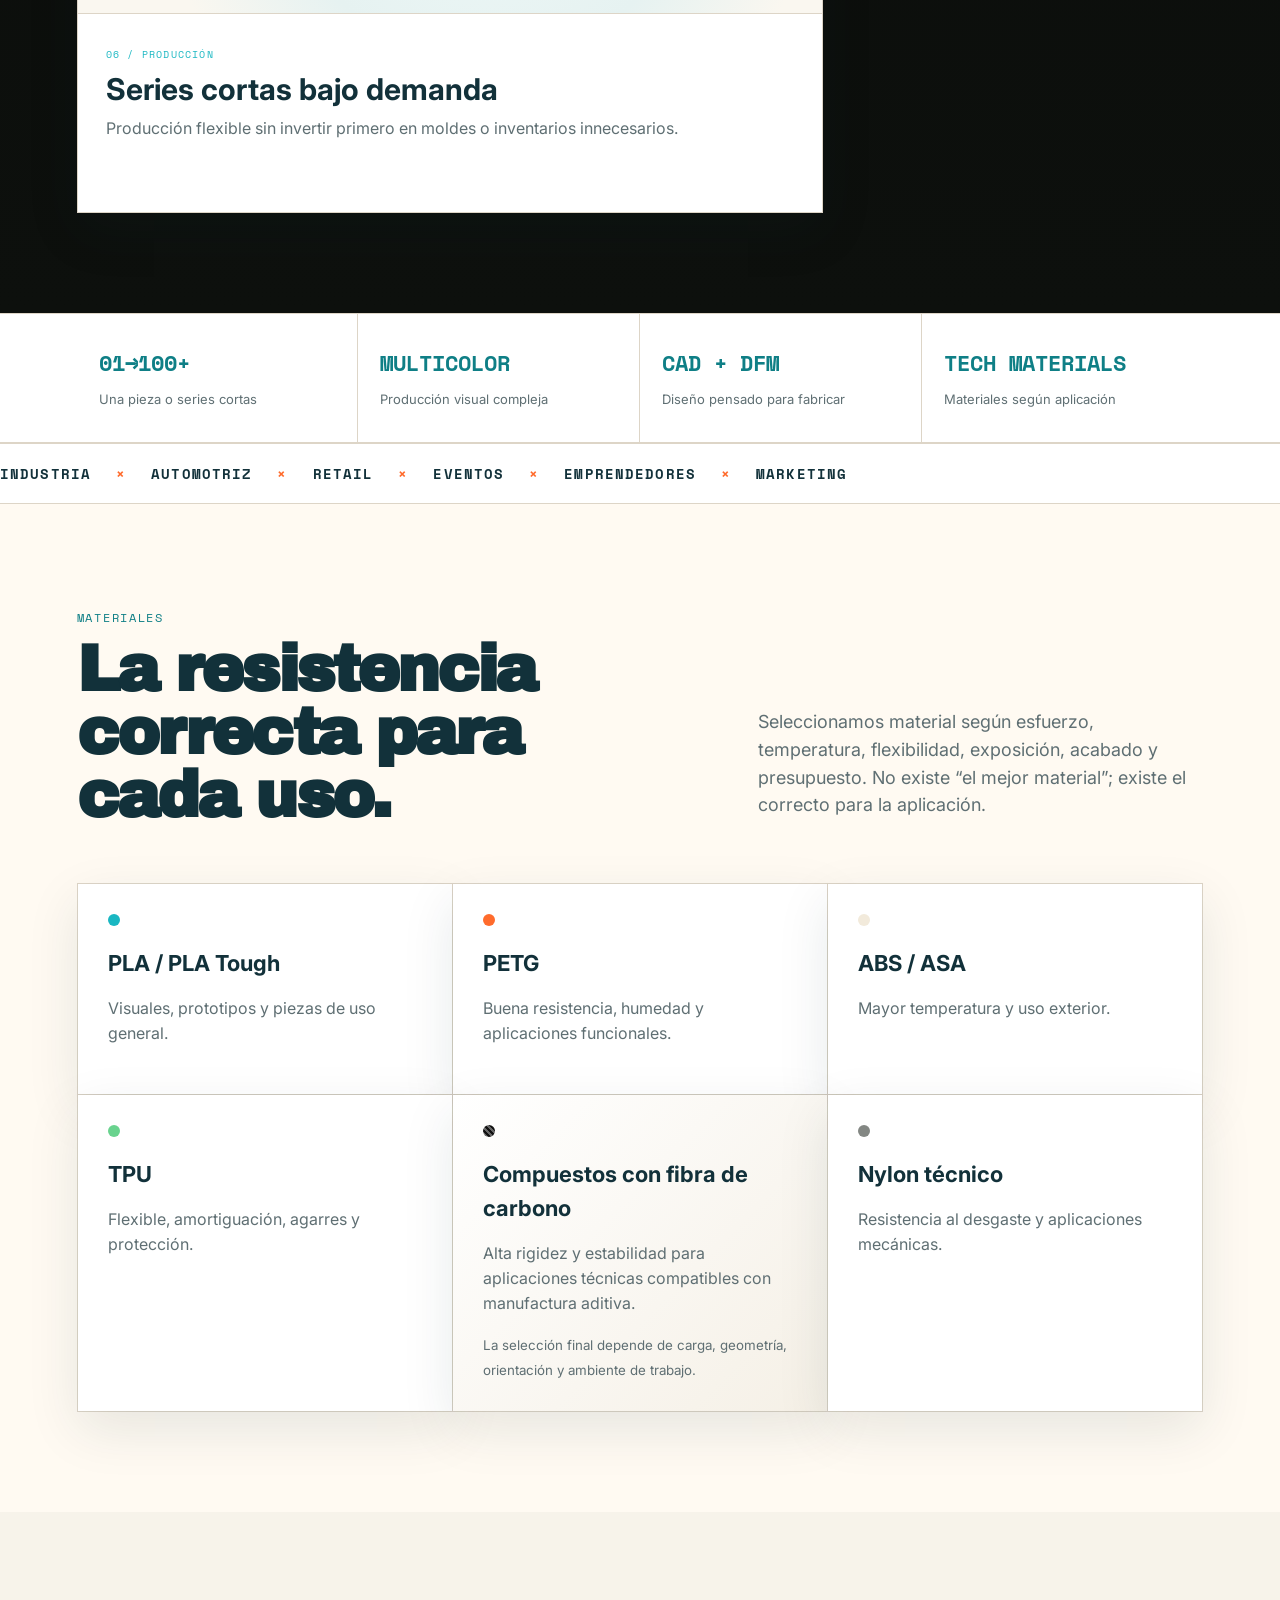
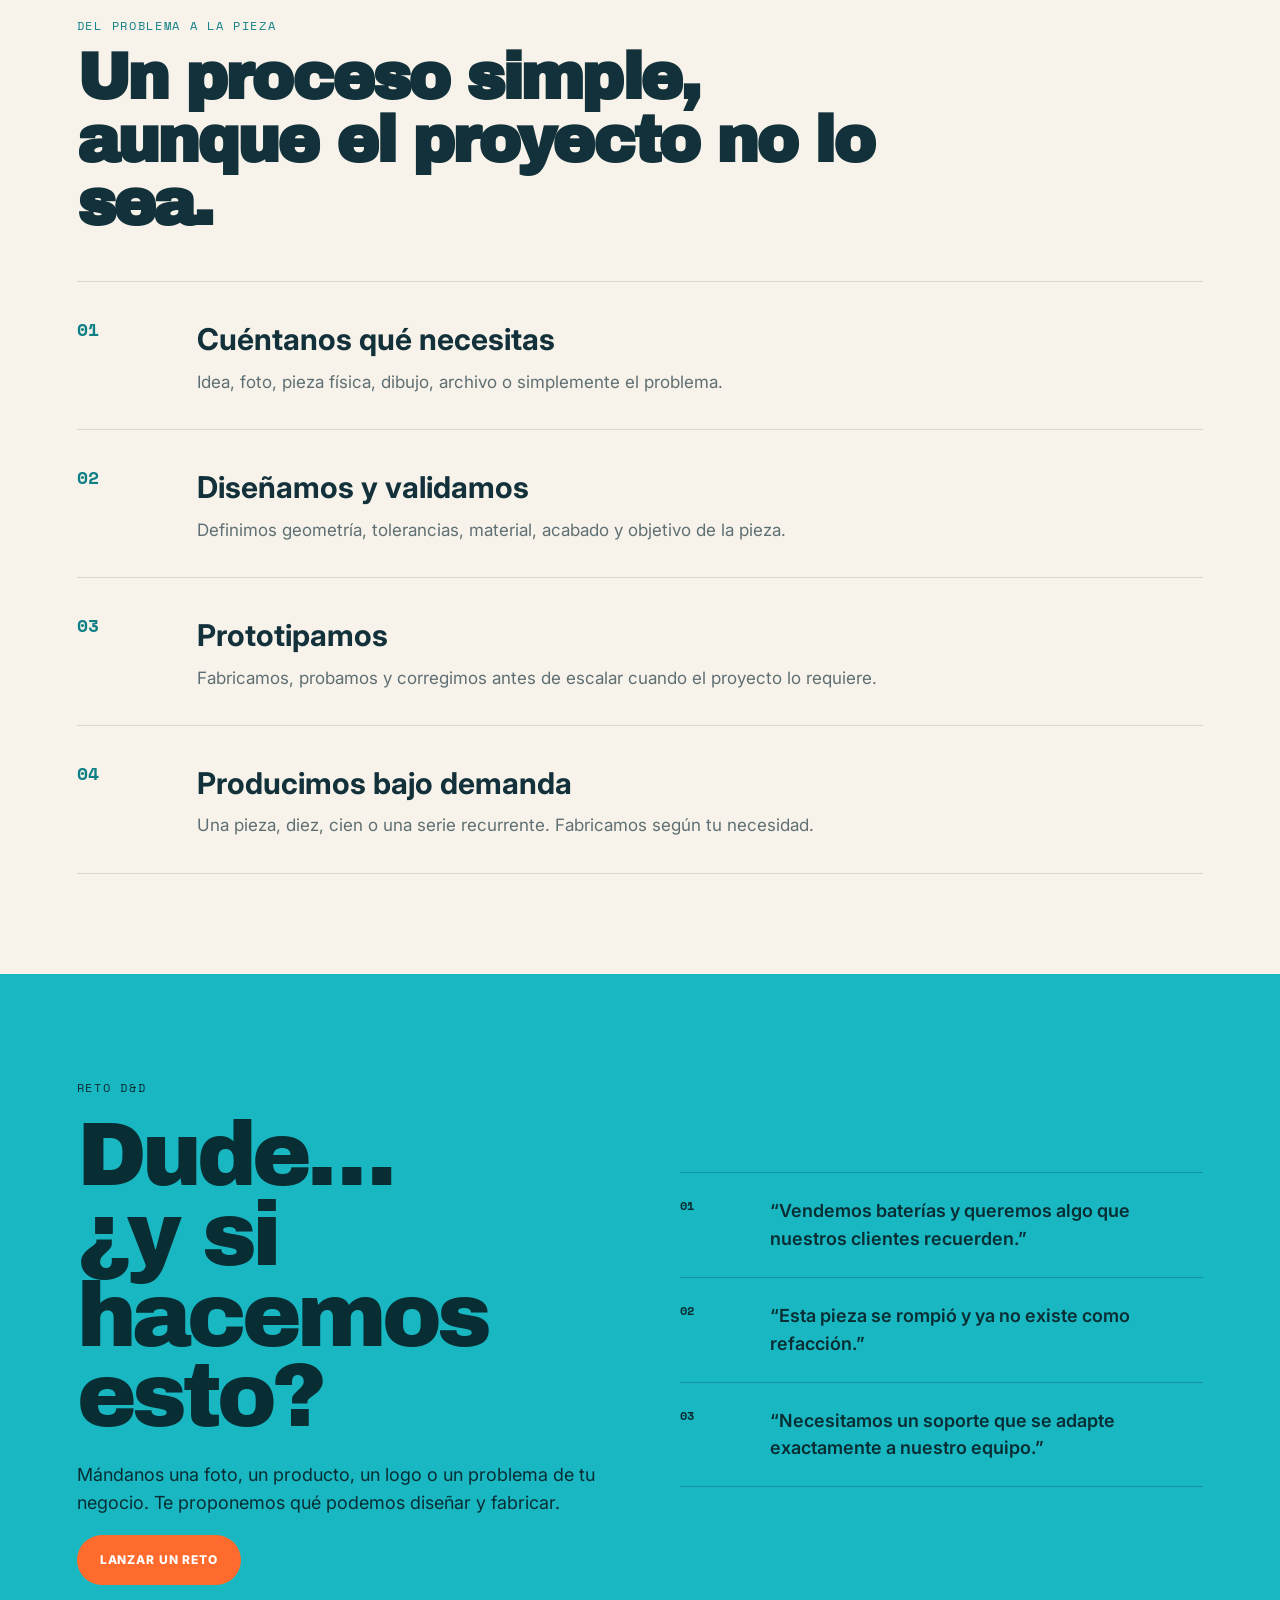
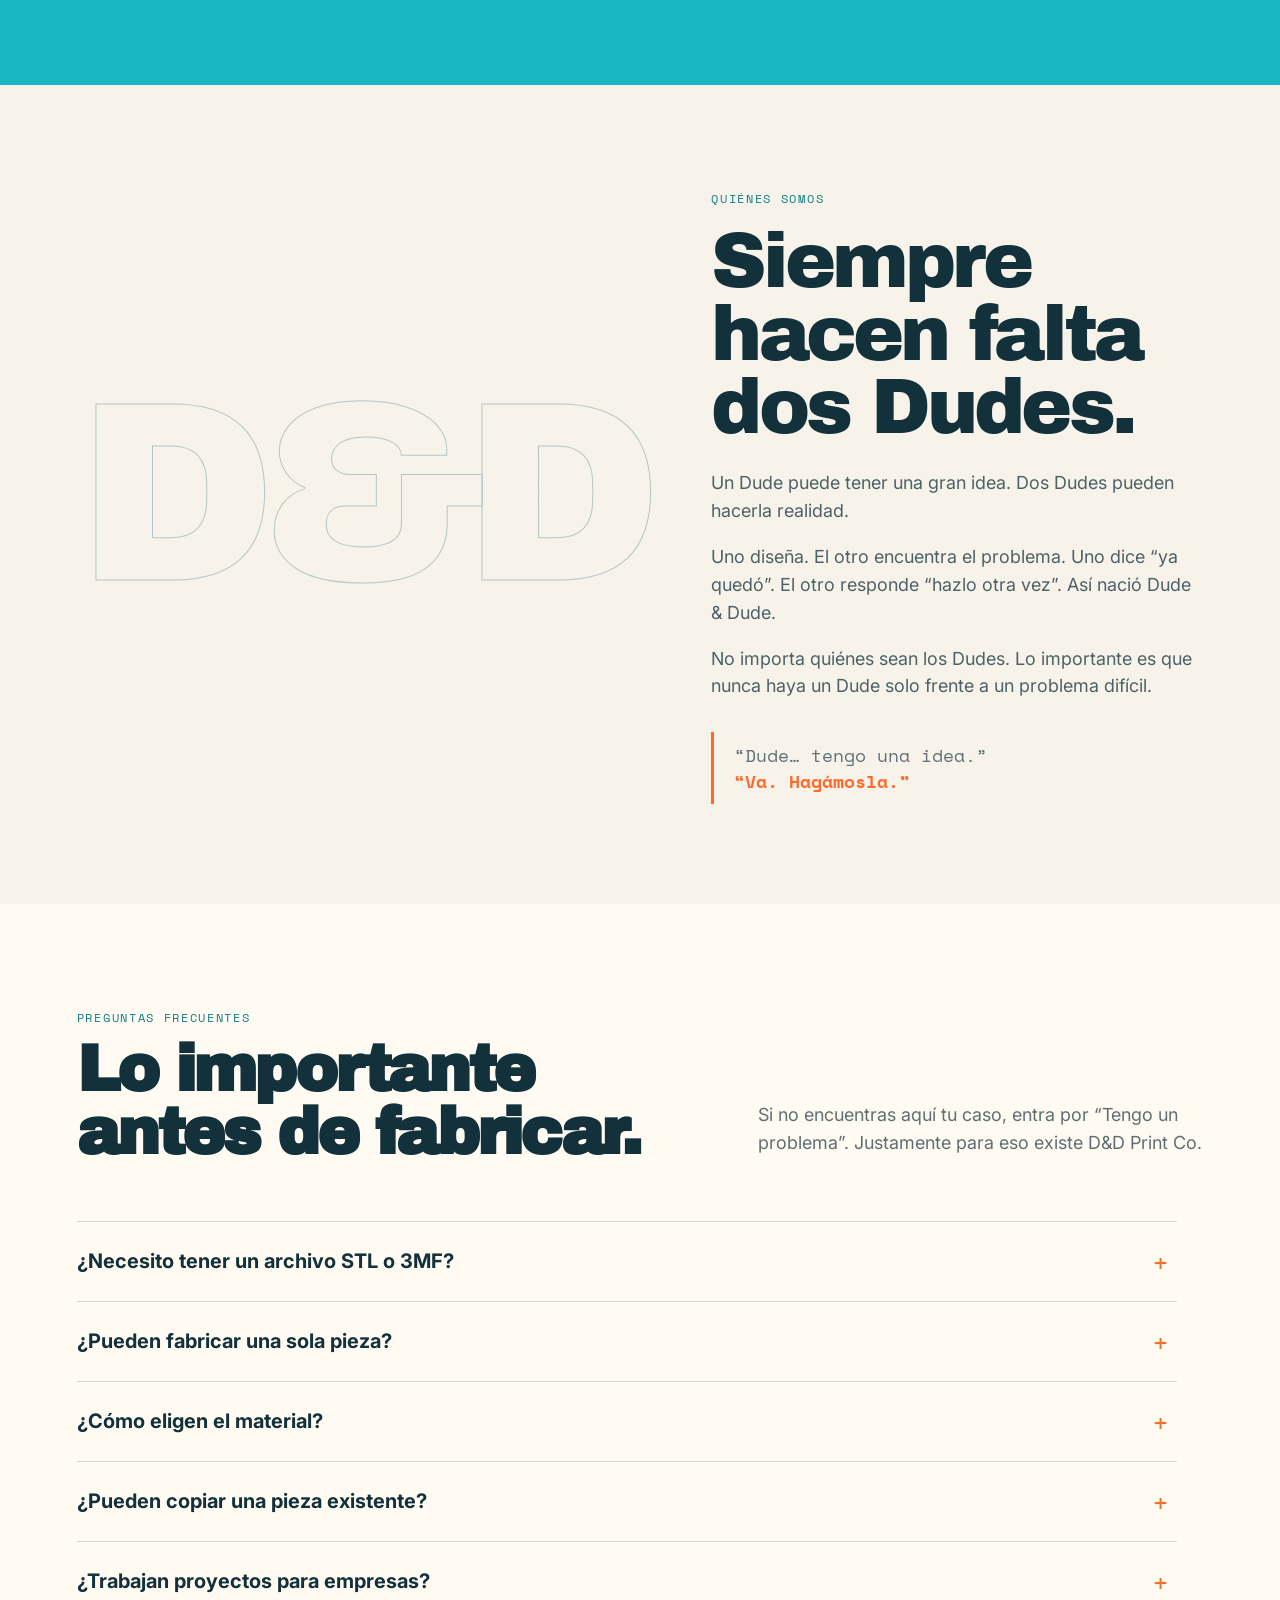
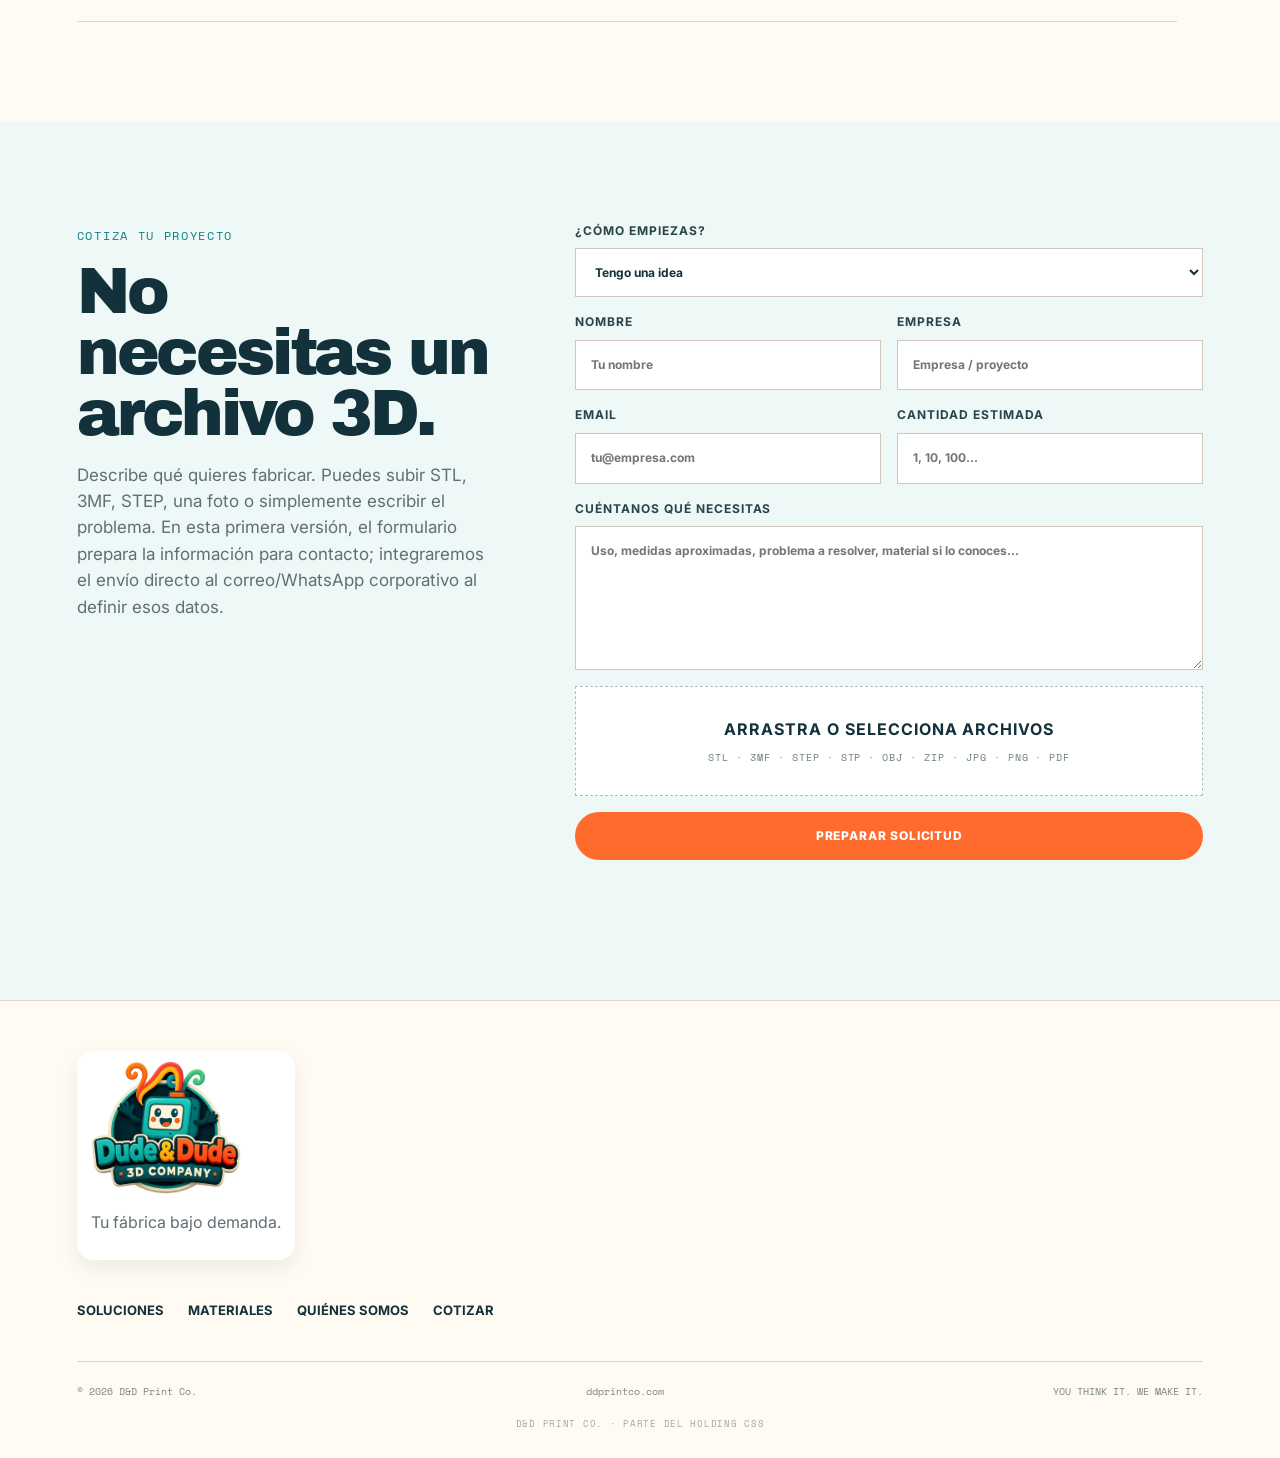
==== commit 0f3fedbb: "Refresh logo URLs so browsers load the restored master after deployment" ====
--- a/index.html
+++ b/index.html
@@ -11,7 +11,7 @@
   <meta property="og:description" content="Diseñamos, prototipamos y fabricamos piezas y soluciones bajo demanda. Desde una pieza hasta series cortas.">
   <meta property="og:type" content="website">
   <meta property="og:url" content="https://ddprintco.com/">
-  <link rel="icon" href="assets/logo.png">
+  <link rel="icon" href="assets/logo.png?v=20261111">
   <link rel="manifest" href="manifest.webmanifest">
   <link rel="preconnect" href="https://fonts.googleapis.com">
   <link rel="preconnect" href="https://fonts.gstatic.com" crossorigin>
@@ -23,7 +23,7 @@
     "@type":"Organization",
     "name":"D&D Print Co.",
     "url":"https://ddprintco.com/",
-    "logo":"https://ddprintco.com/assets/logo.png",
+    "logo":"https://ddprintco.com/assets/logo.png?v=20261111",
     "description":"Diseño, prototipado y fabricación bajo demanda de piezas y soluciones físicas para empresas, emprendedores y personas.",
     "slogan":"You think it. We make it."
   }
@@ -33,7 +33,7 @@
   <div class="noise"></div>
   <header class="site-header">
     <a class="brand" href="#inicio" aria-label="D&D Print Co. inicio">
-      <span class="brand-logo-wrap"><img src="assets/logo.png" width="1186" height="1048" alt="D&D Print Co."></span>
+      <span class="brand-logo-wrap"><img src="assets/logo.png?v=20261111" width="1186" height="1048" alt="D&D Print Co."></span>
     </a>
     <button class="menu-toggle" aria-label="Abrir menú" aria-expanded="false"><span></span><span></span></button>
     <nav class="main-nav">
@@ -65,7 +65,7 @@
       <div class="hero-visual hero-manufacturing" aria-hidden="true">
         <div class="factory-banner">
           <div class="factory-logo-wrap">
-            <img src="assets/logo.png" width="1186" height="1048" alt="" class="factory-logo">
+            <img src="assets/logo.png?v=20261111" width="1186" height="1048" alt="" class="factory-logo">
           </div>
 
           <div class="factory-kicker">DIGITAL FACTORY · 3D MANUFACTURING</div>
@@ -315,7 +315,7 @@
   </main>
 
   <footer>
-    <div class="footer-brand"><img src="assets/logo.png" width="1186" height="1048" alt="D&D Print Co."><p>Tu fábrica bajo demanda.</p></div>
+    <div class="footer-brand"><img src="assets/logo.png?v=20261111" width="1186" height="1048" alt="D&D Print Co."><p>Tu fábrica bajo demanda.</p></div>
     <div class="footer-links"><a href="#soluciones">Soluciones</a><a href="#materiales">Materiales</a><a href="#nosotros">Quiénes somos</a><a href="#cotizar">Cotizar</a></div>
     <div class="footer-bottom"><span>© 2026 D&D Print Co.</span><span>ddprintco.com</span><span>YOU THINK IT. WE MAKE IT.</span></div>
     <div class="holding-note">D&D Print Co. · Parte del holding CSS</div>
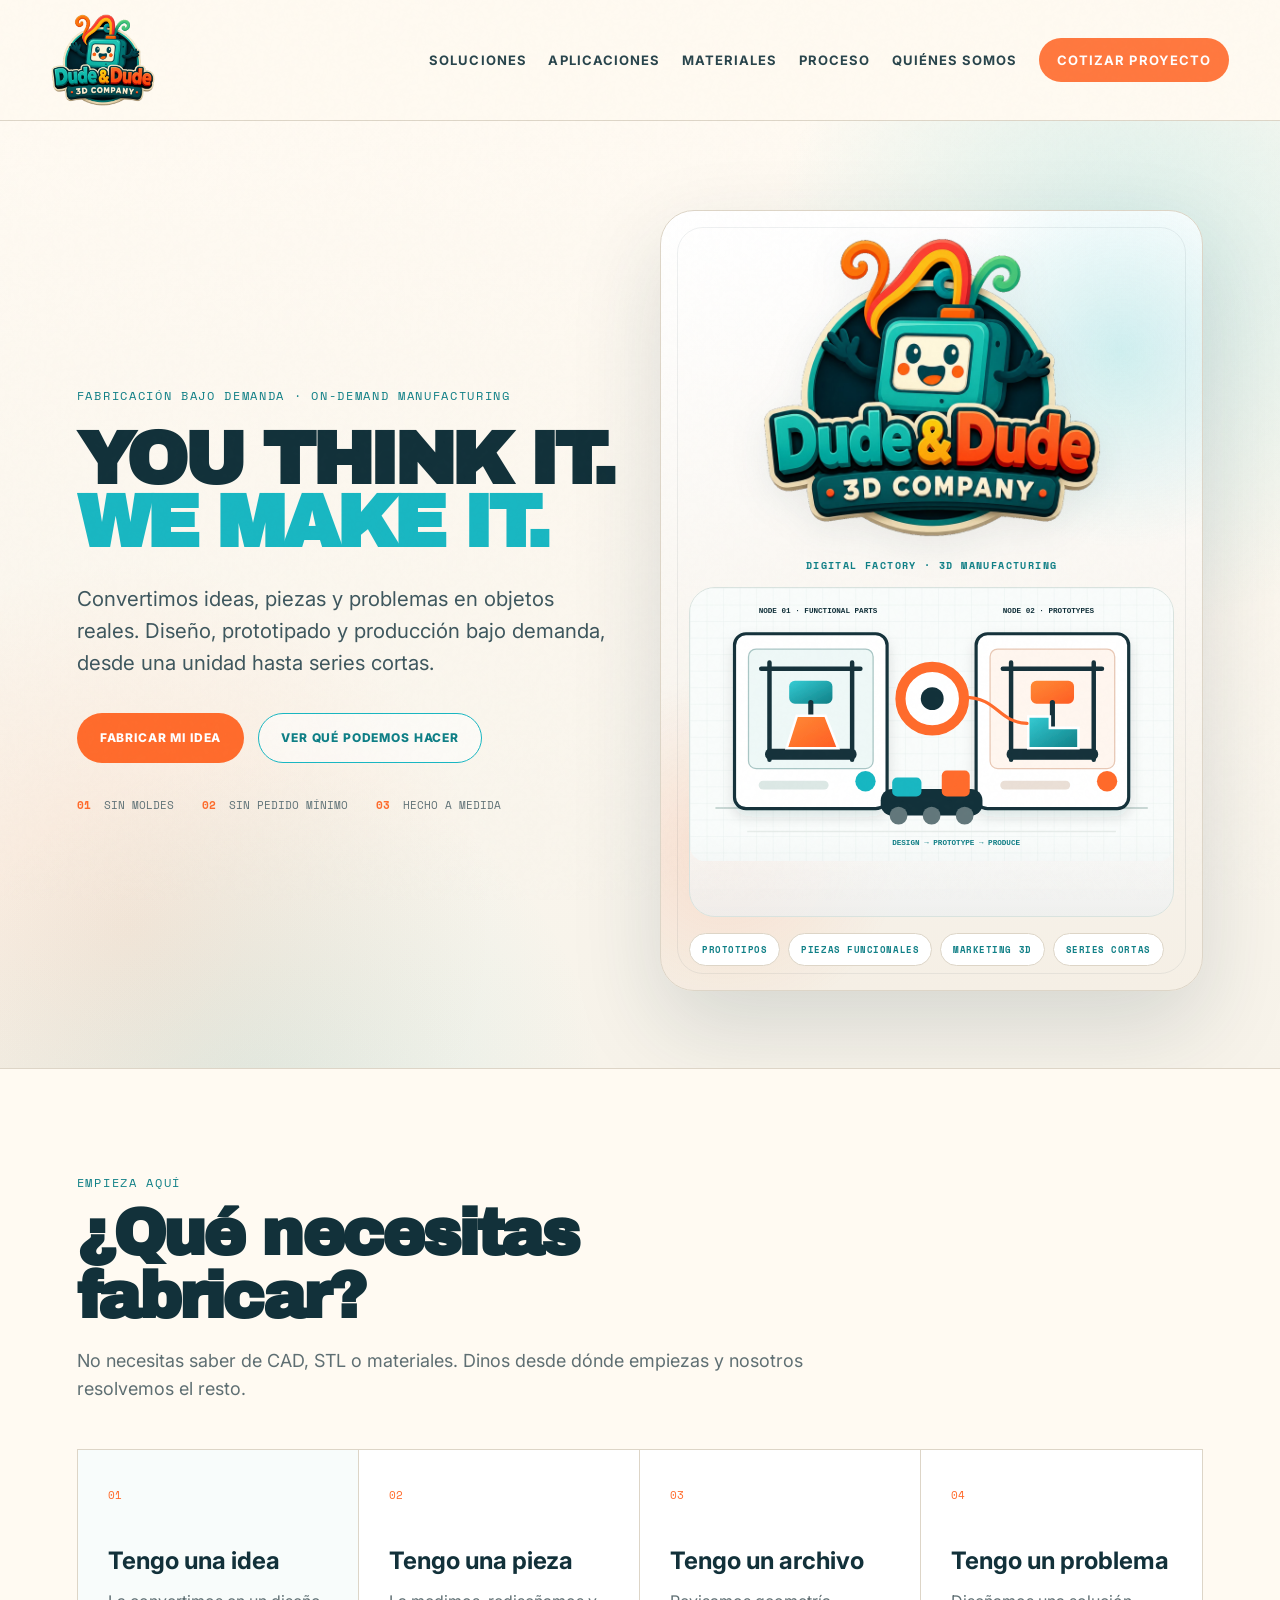
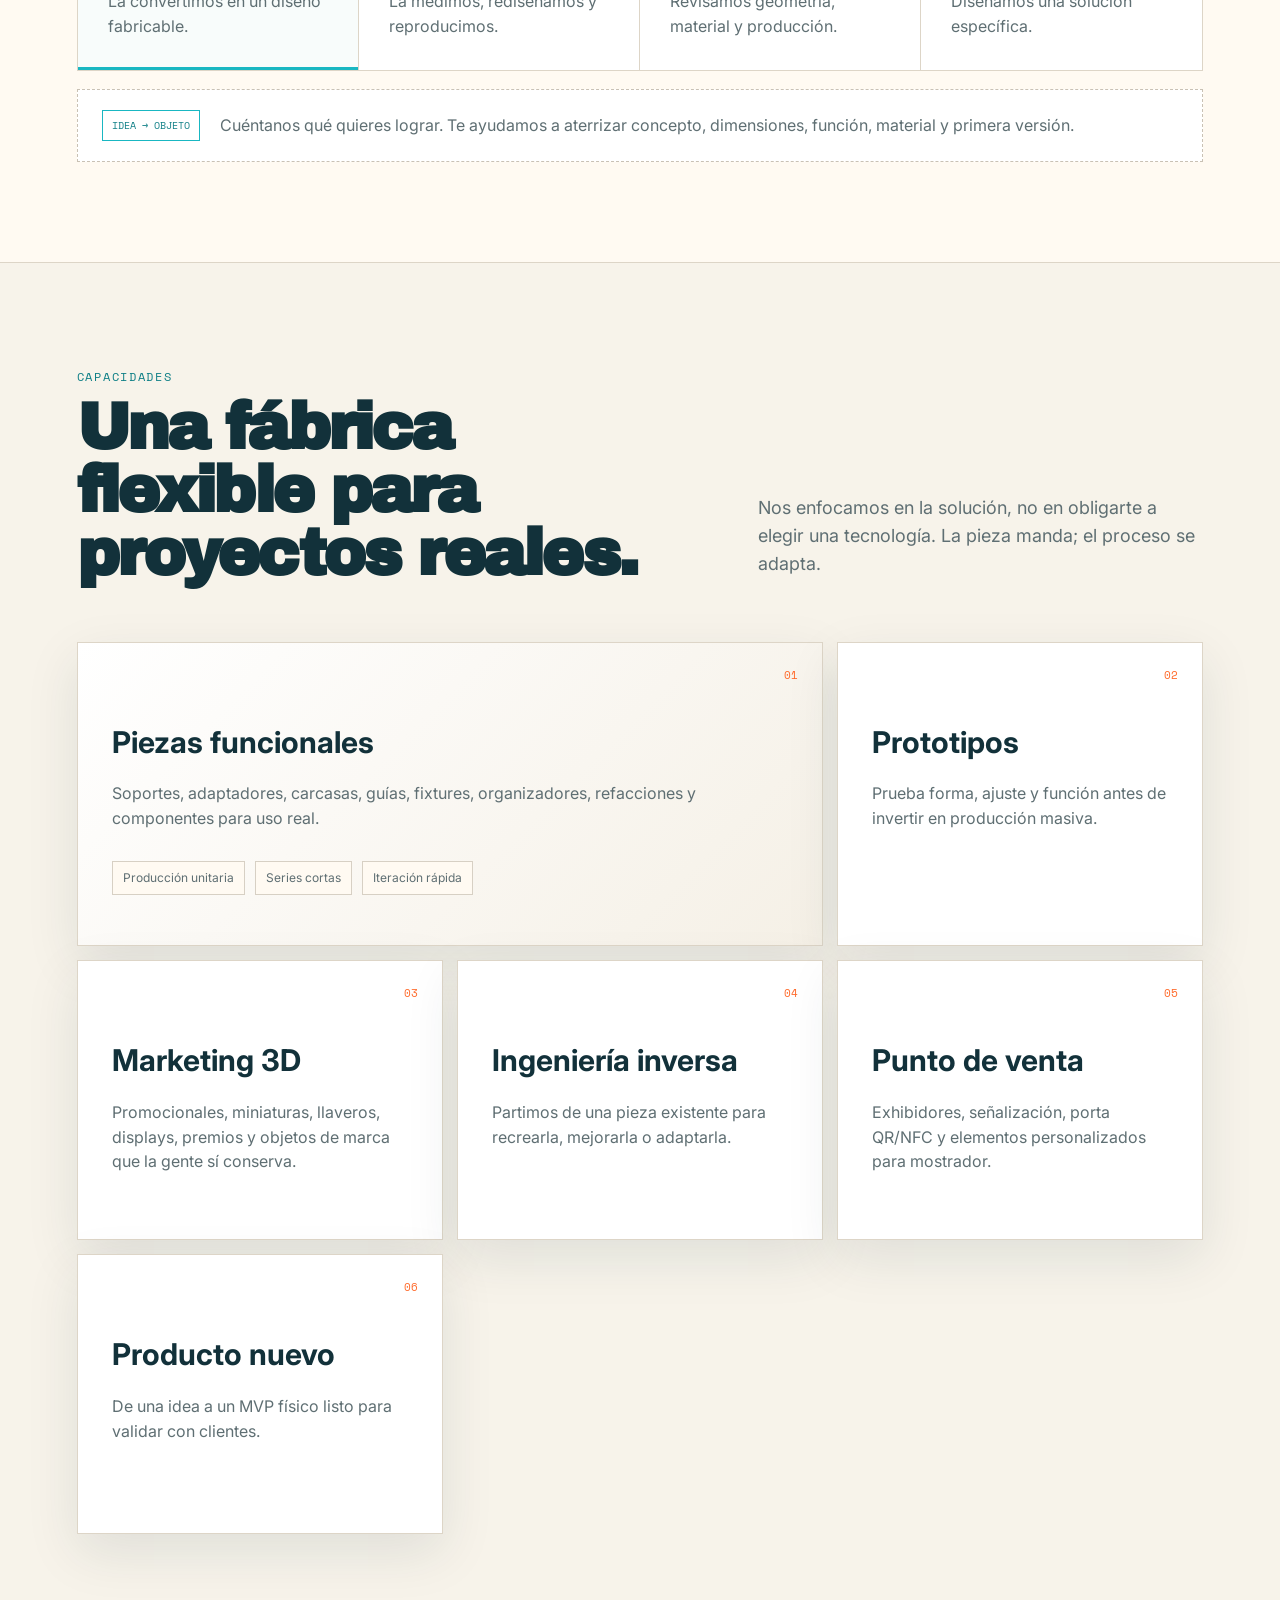
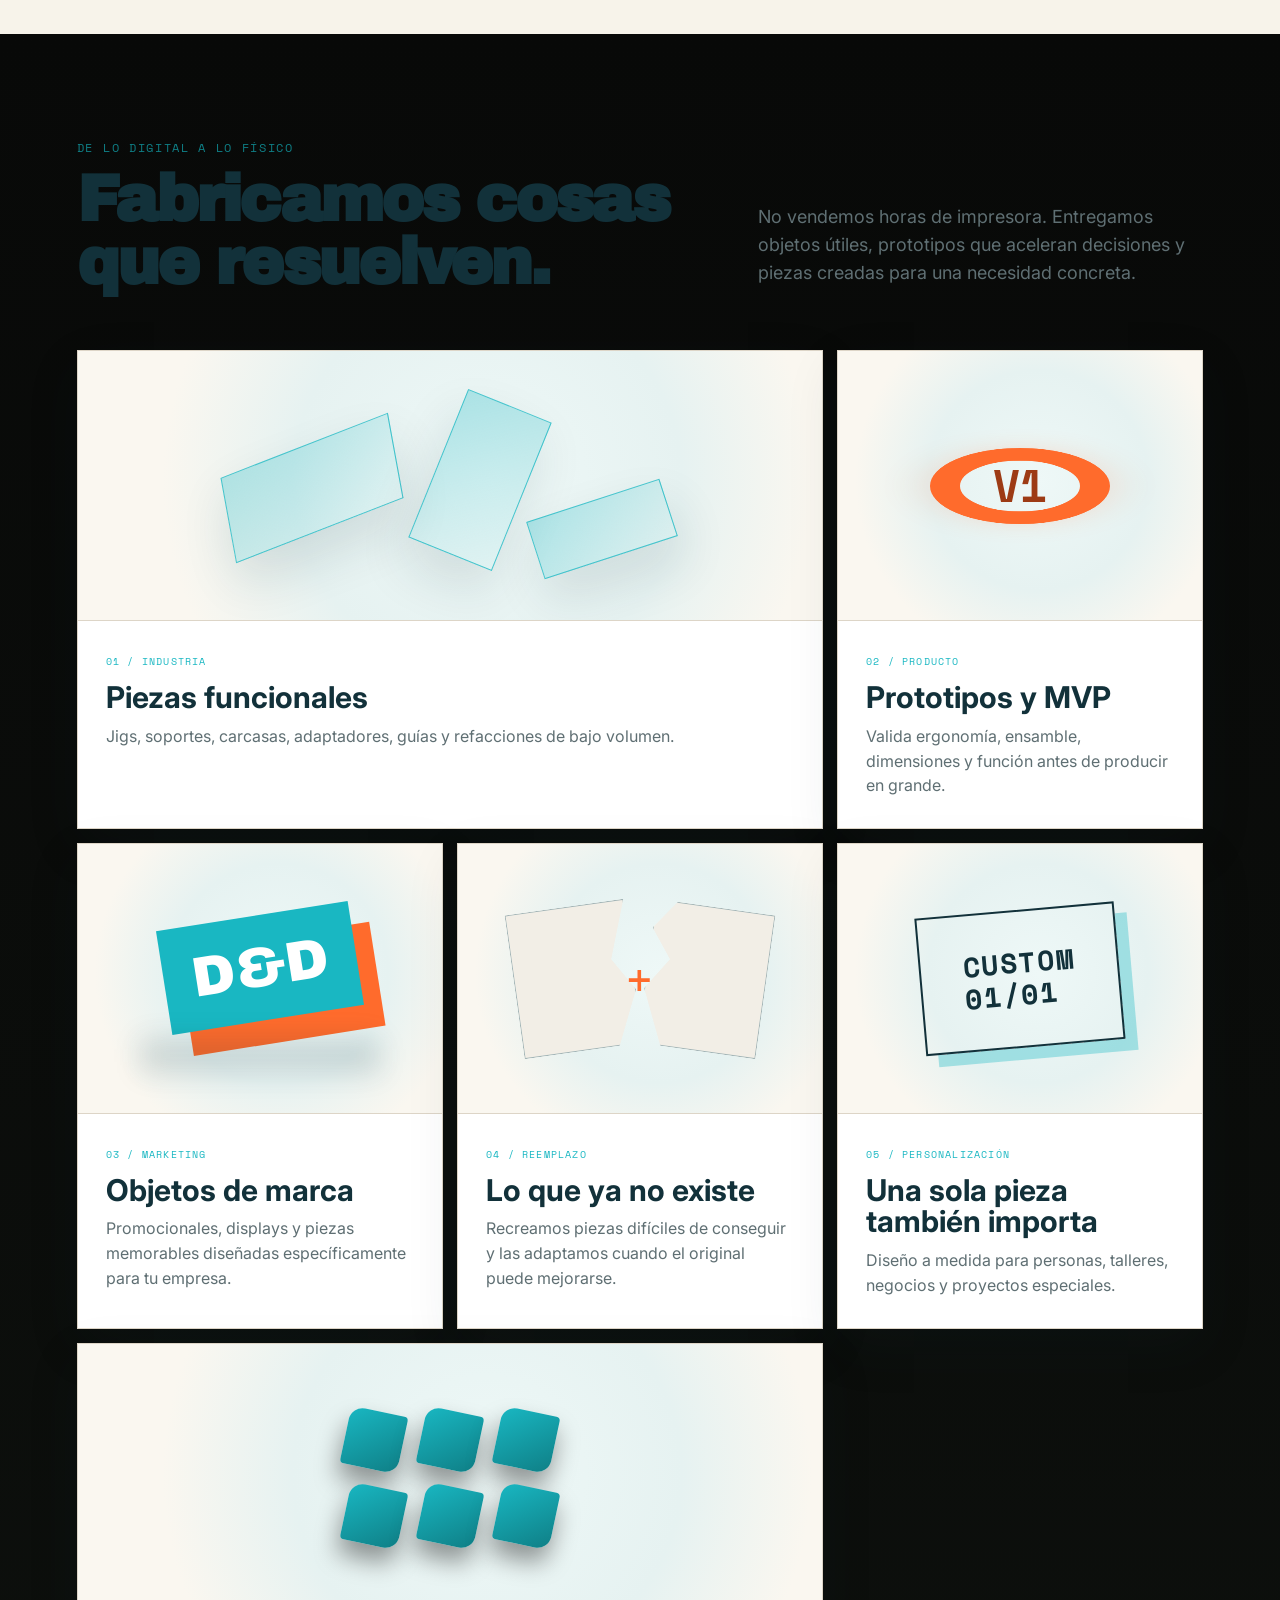
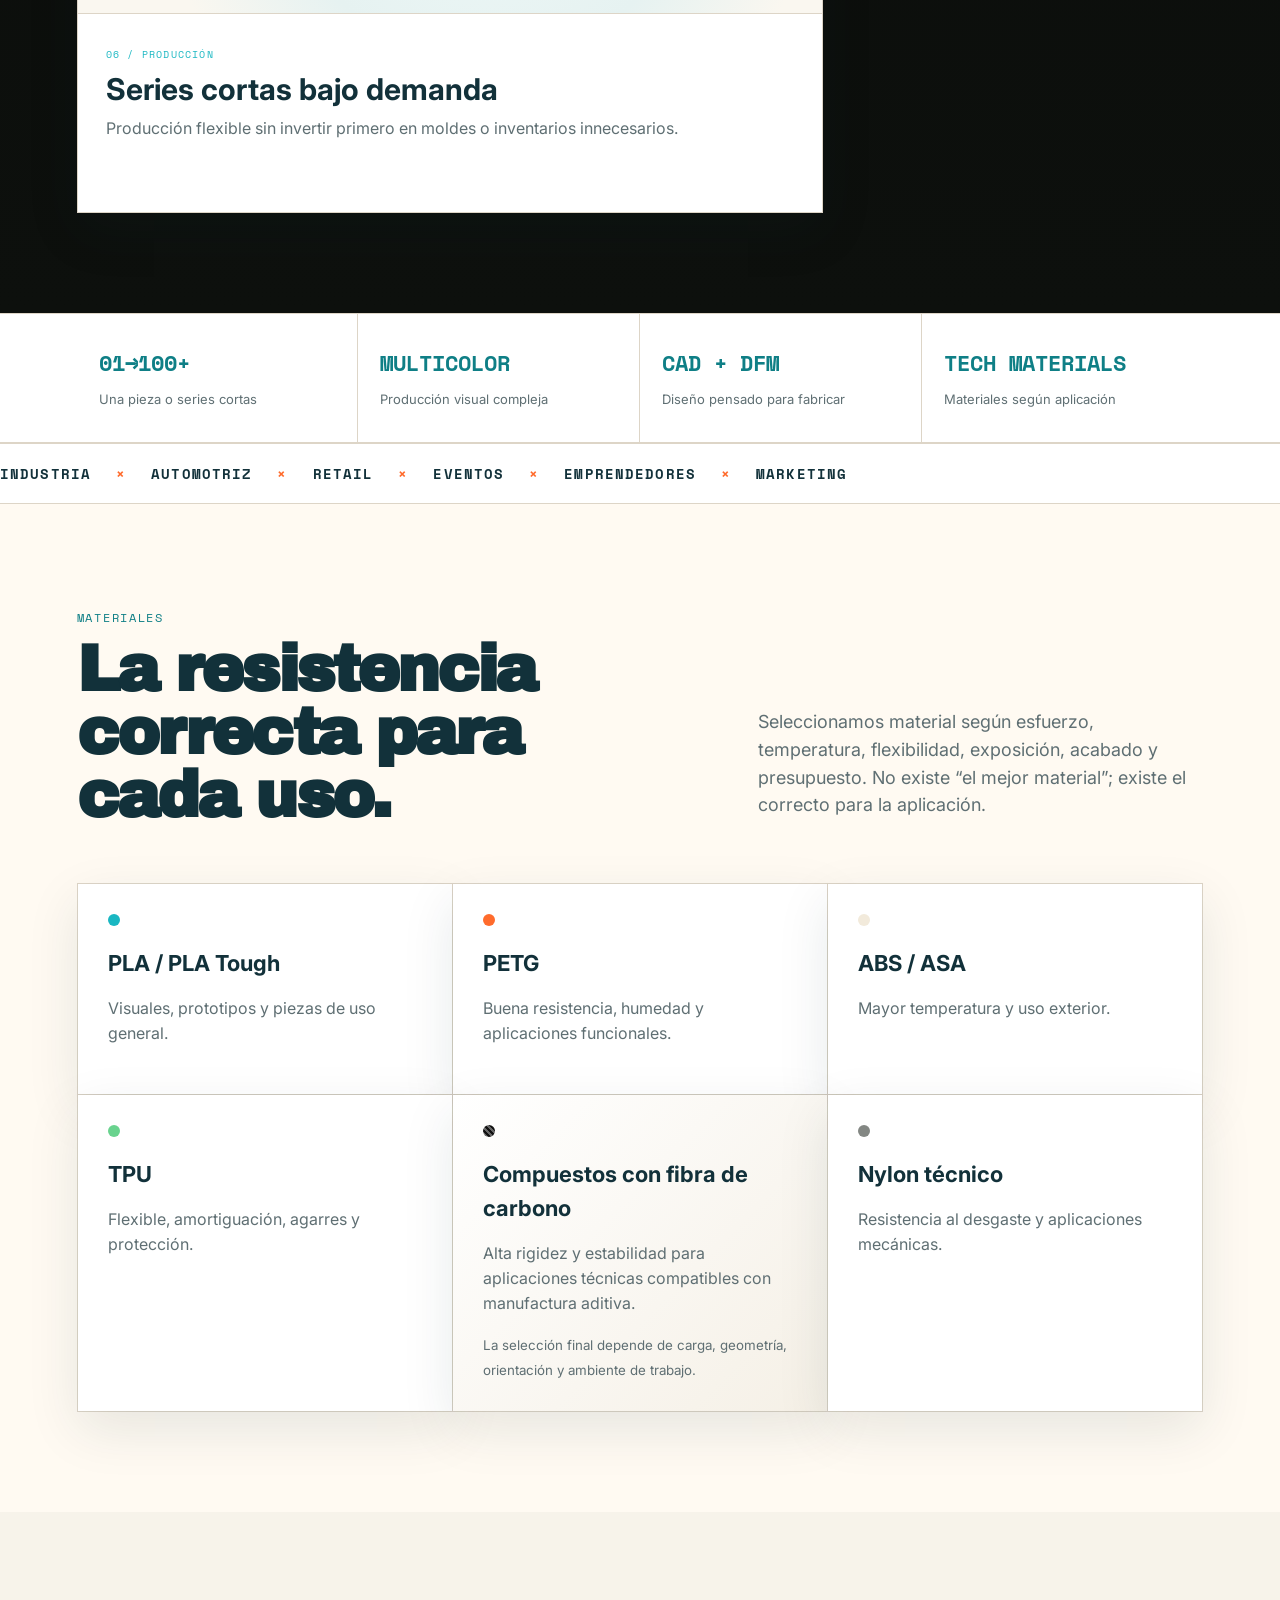
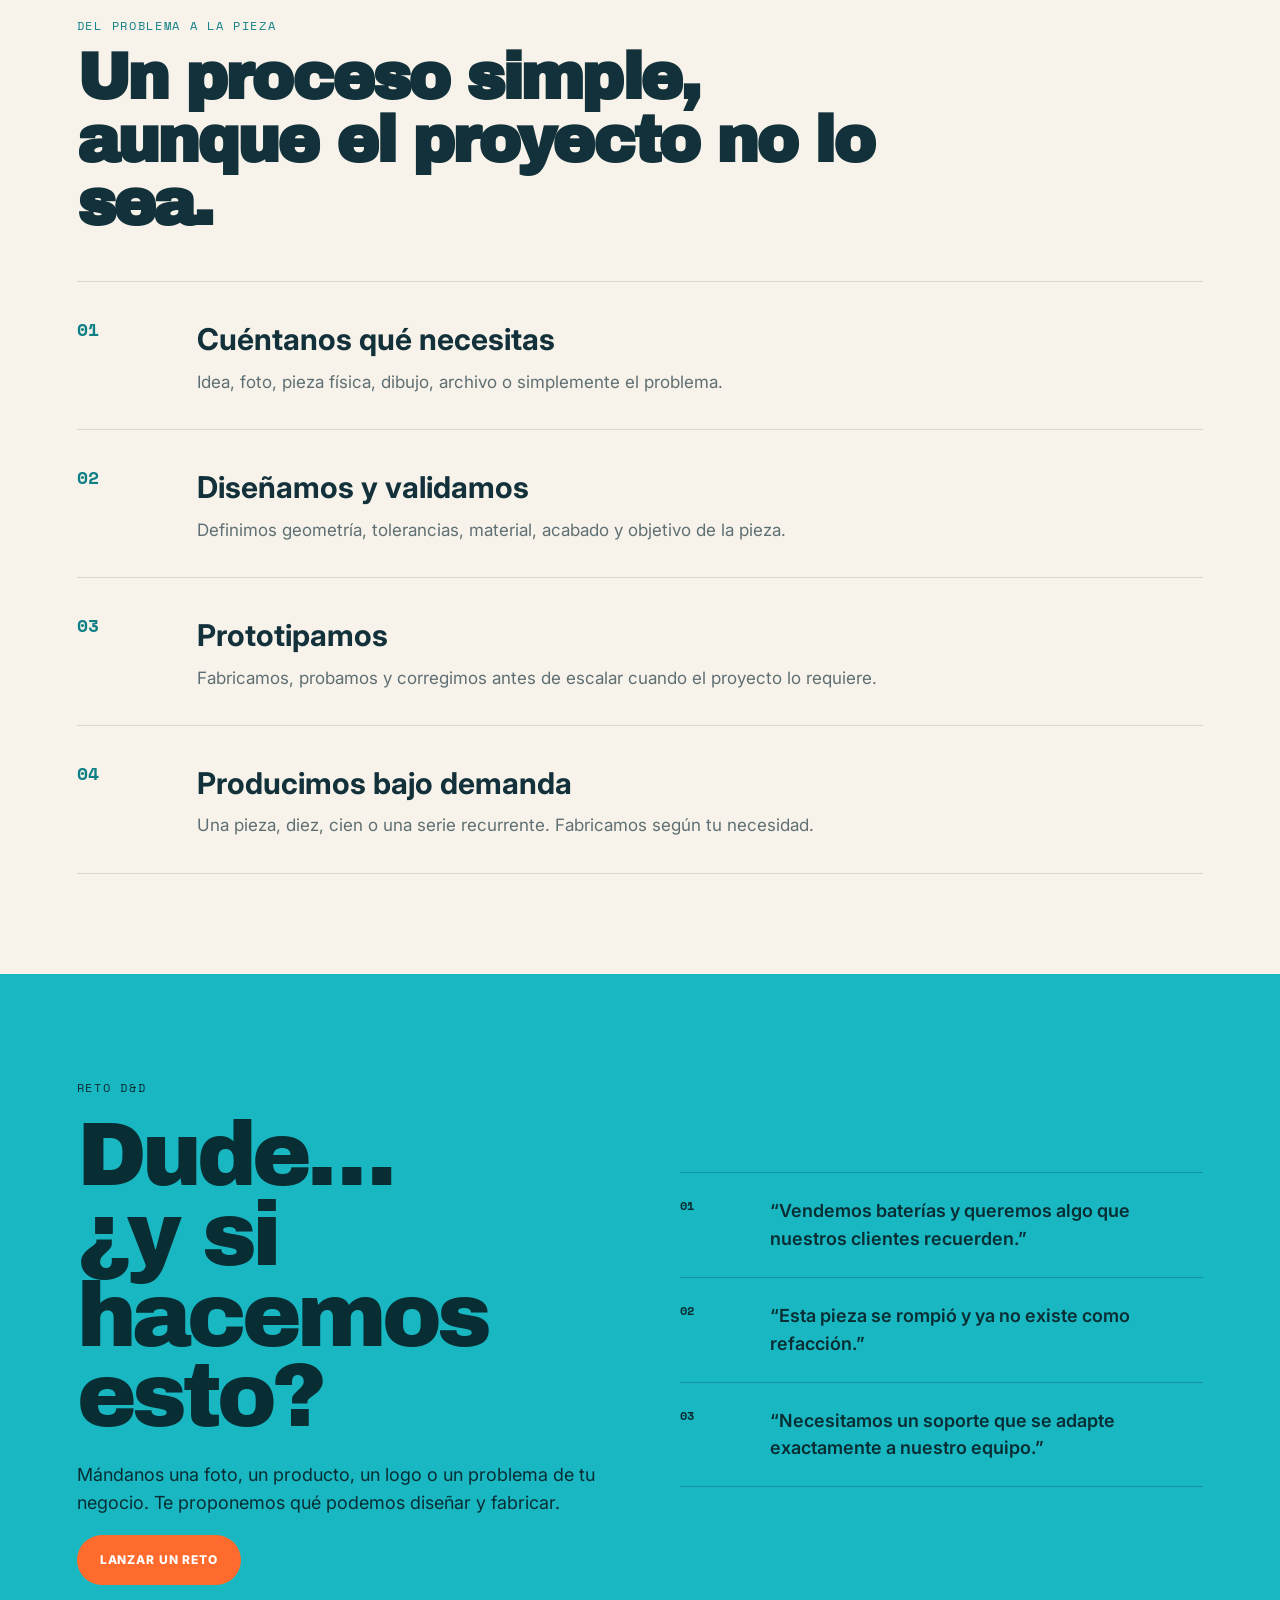
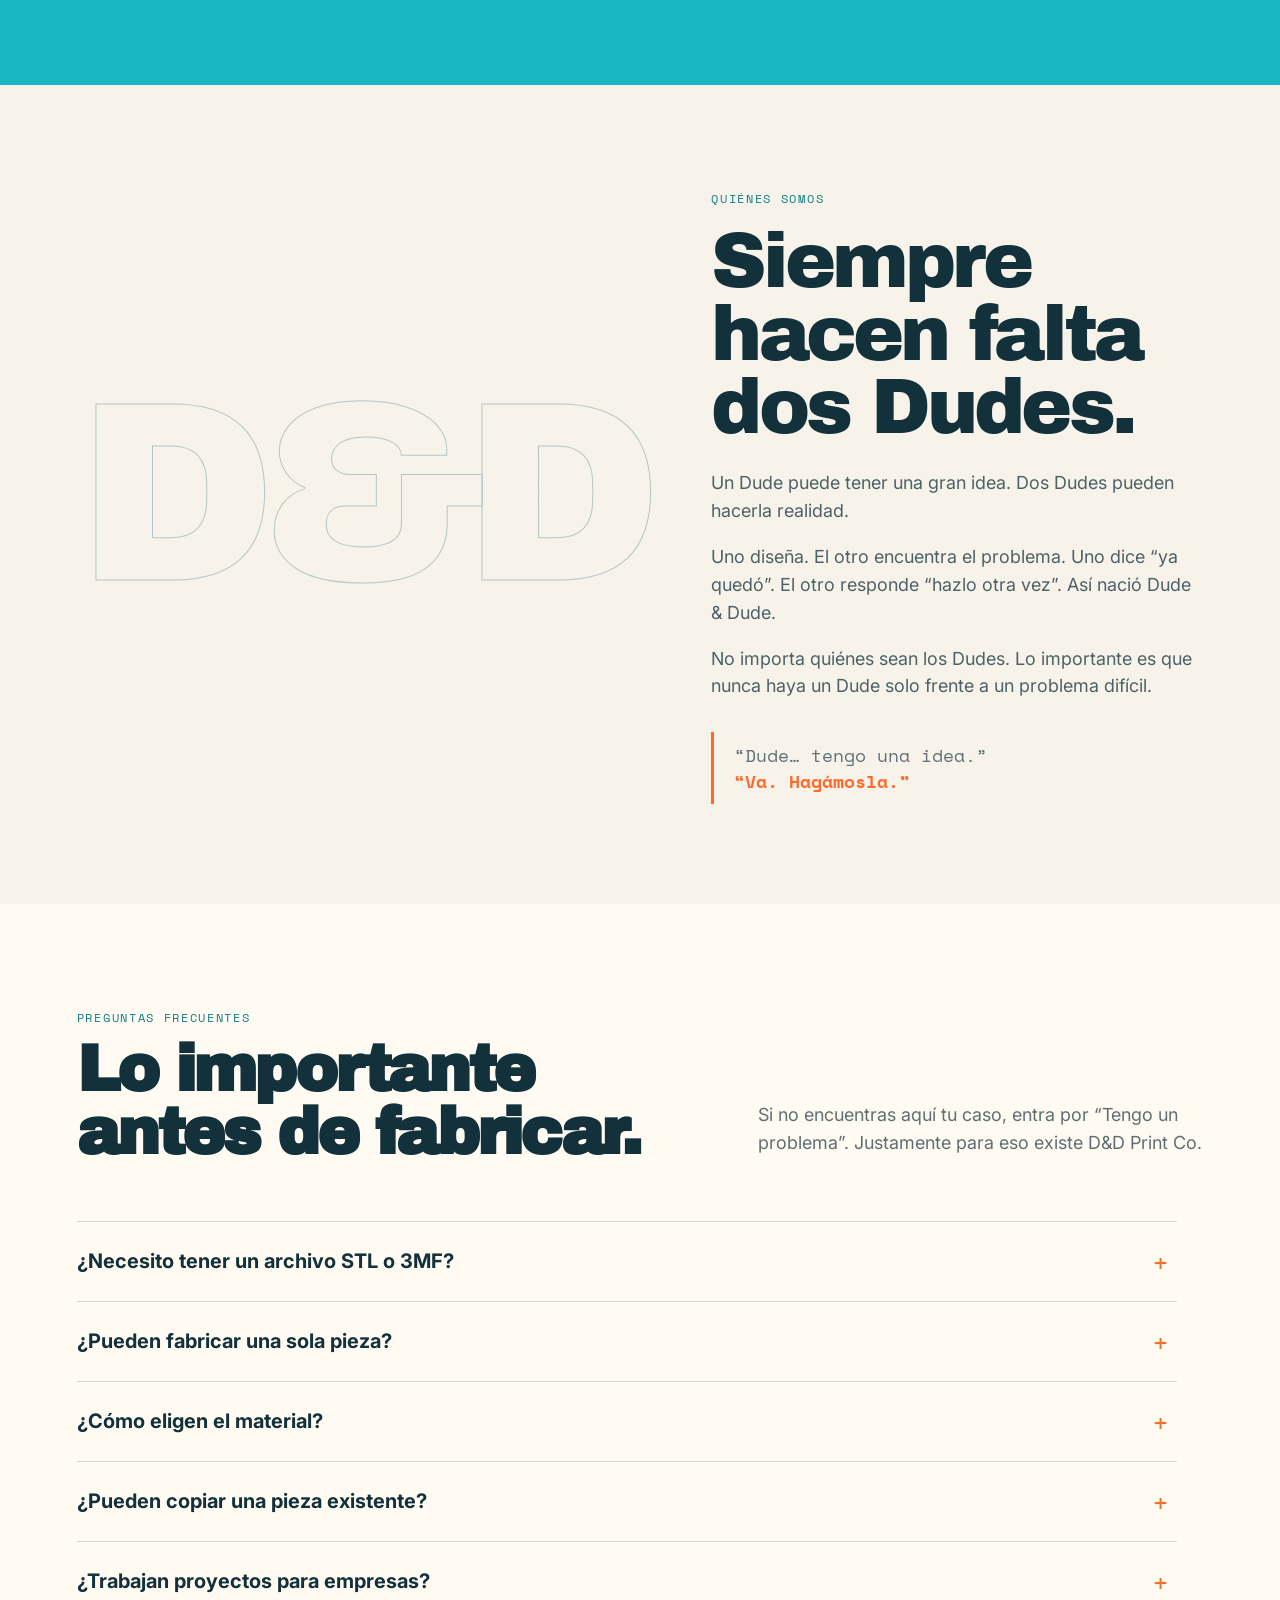
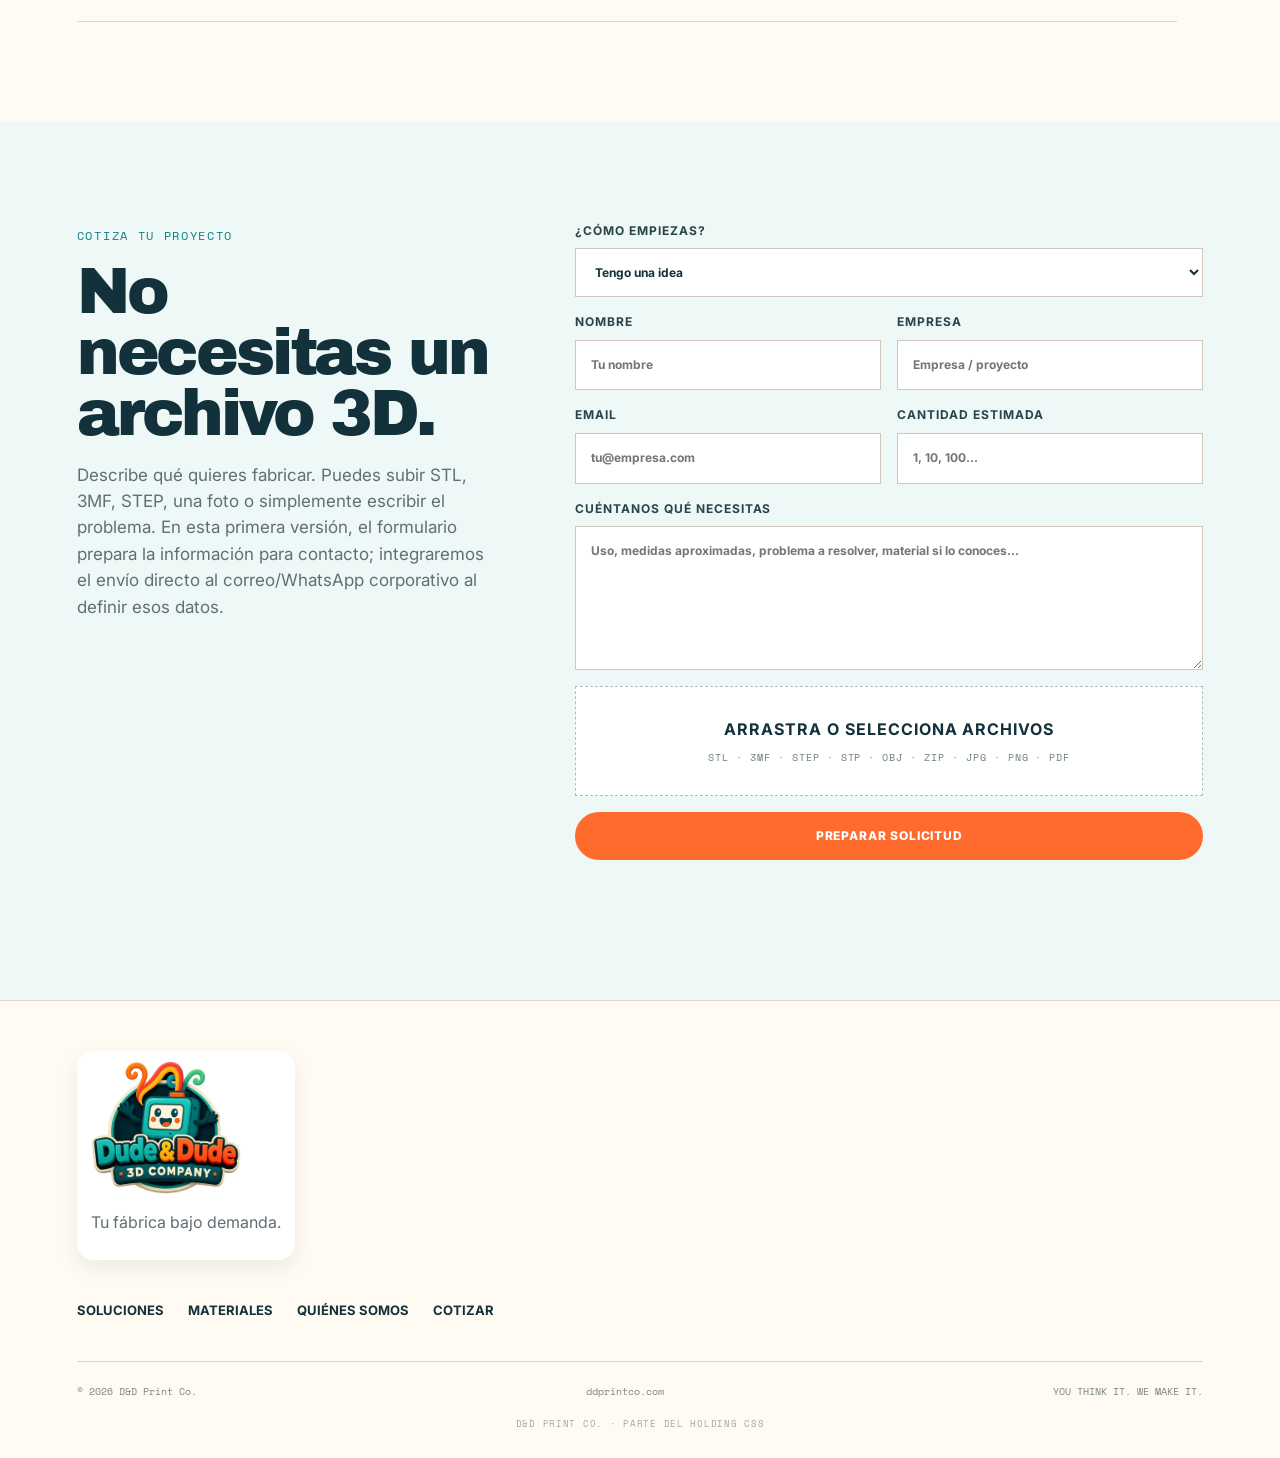
==== commit 91d78a4f: "Preview: replace CSS printer mockup with clear 3D factory scene" ====
--- a/index.html
+++ b/index.html
@@ -16,7 +16,7 @@
   <link rel="preconnect" href="https://fonts.googleapis.com">
   <link rel="preconnect" href="https://fonts.gstatic.com" crossorigin>
   <link href="https://fonts.googleapis.com/css2?family=Archivo+Black&family=Inter:wght@400;500;600;700&family=Space+Mono:wght@400;700&display=swap" rel="stylesheet">
-  <link rel="stylesheet" href="styles.css">
+  <link rel="stylesheet" href="styles.css?v=20261111">
   <script type="application/ld+json">
   {
     "@context":"https://schema.org",
@@ -70,31 +70,62 @@
 
           <div class="factory-kicker">DIGITAL FACTORY · 3D MANUFACTURING</div>
 
-          <div class="printer-world">
-            <div class="printer-machine printer-one">
-              <div class="printer-gantry"></div>
-              <div class="printer-head"><span></span></div>
-              <div class="printer-bed"></div>
-              <div class="printed-part promo-part">D&D</div>
-              <div class="layer-lines"></div>
-            </div>
-
-            <div class="printer-machine printer-two">
-              <div class="printer-gantry"></div>
-              <div class="printer-head"><span></span></div>
-              <div class="printer-bed"></div>
-              <div class="printed-part bracket-part"></div>
-              <div class="layer-lines"></div>
-            </div>
-
-            <div class="spool">
-              <div class="spool-core"></div>
-              <div class="filament-line"></div>
-            </div>
-
-            <div class="floating-part part-1">PROTO</div>
-            <div class="floating-part part-2">CUSTOM</div>
-            <div class="floating-part part-3">01/01</div>
+          <div class="printer-world printer-world-svg">
+            <svg viewBox="0 0 760 430" role="img" aria-label="Fábrica digital con dos impresoras 3D produciendo piezas">
+              <defs>
+                <linearGradient id="dd-teal" x1="0" y1="0" x2="1" y2="1"><stop stop-color="#35cdd5"/><stop offset="1" stop-color="#0f7f86"/></linearGradient>
+                <linearGradient id="dd-orange" x1="0" y1="0" x2="1" y2="1"><stop stop-color="#ff8b35"/><stop offset="1" stop-color="#ff5c24"/></linearGradient>
+                <pattern id="dd-grid" width="26" height="26" patternUnits="userSpaceOnUse"><path d="M26 0H0V26" fill="none" stroke="#dce9e6" stroke-width="1"/></pattern>
+                <filter id="dd-shadow"><feDropShadow dx="0" dy="10" stdDeviation="10" flood-color="#12313a" flood-opacity=".12"/></filter>
+              </defs>
+              <rect width="760" height="430" rx="24" fill="#f9fcfb"/>
+              <rect width="760" height="430" rx="24" fill="url(#dd-grid)" opacity=".8"/>
+              <path d="M40 346H720" stroke="#c9d8d5" stroke-width="3"/>
+              <path d="M90 383H670" stroke="#e6ece9" stroke-width="2"/>
+
+              <g transform="translate(70 72)" filter="url(#dd-shadow)">
+                <rect width="240" height="275" rx="18" fill="#fff" stroke="#12313a" stroke-width="5"/>
+                <rect x="22" y="24" width="196" height="188" rx="12" fill="#eef8f7" stroke="#a9c6c5" stroke-width="2"/>
+                <path d="M42 55H198M55 45V198M185 45V198" stroke="#12313a" stroke-width="7" stroke-linecap="round"/>
+                <rect x="86" y="74" width="68" height="36" rx="9" fill="url(#dd-teal)"/>
+                <path d="M120 108v48" stroke="#12313a" stroke-width="8" stroke-linecap="round"/>
+                <rect x="48" y="181" width="144" height="17" rx="8" fill="#12313a"/>
+                <path d="M82 180l16-51h45l20 51z" fill="url(#dd-orange)" stroke="#fff" stroke-width="4"/>
+                <circle cx="206" cy="232" r="16" fill="#19b7c2"/>
+                <rect x="38" y="231" width="110" height="14" rx="7" fill="#dce8e5"/>
+              </g>
+
+              <g transform="translate(450 72)" filter="url(#dd-shadow)">
+                <rect width="240" height="275" rx="18" fill="#fff" stroke="#12313a" stroke-width="5"/>
+                <rect x="22" y="24" width="196" height="188" rx="12" fill="#fff6ef" stroke="#e8c8b5" stroke-width="2"/>
+                <path d="M42 55H198M55 45V198M185 45V198" stroke="#12313a" stroke-width="7" stroke-linecap="round"/>
+                <rect x="86" y="74" width="68" height="36" rx="9" fill="url(#dd-orange)"/>
+                <path d="M120 108v48" stroke="#12313a" stroke-width="8" stroke-linecap="round"/>
+                <rect x="48" y="181" width="144" height="17" rx="8" fill="#12313a"/>
+                <path d="M82 180v-50h34v18h45v32z" fill="url(#dd-teal)" stroke="#fff" stroke-width="4"/>
+                <circle cx="206" cy="232" r="16" fill="#ff6b2c"/>
+                <rect x="38" y="231" width="110" height="14" rx="7" fill="#eadfd6"/>
+              </g>
+
+              <g transform="translate(325 118)">
+                <circle cx="56" cy="56" r="50" fill="#fff" stroke="#ff6b2c" stroke-width="16"/>
+                <circle cx="56" cy="56" r="18" fill="#12313a"/>
+                <path d="M106 54c54 0 52 39 99 41" fill="none" stroke="#ff6b2c" stroke-width="5" stroke-linecap="round"/>
+              </g>
+
+              <g transform="translate(300 316)">
+                <rect width="160" height="42" rx="18" fill="#12313a"/>
+                <circle cx="28" cy="42" r="14" fill="#62777b"/><circle cx="80" cy="42" r="14" fill="#62777b"/><circle cx="132" cy="42" r="14" fill="#62777b"/>
+                <rect x="18" y="-18" width="46" height="30" rx="8" fill="#19b7c2"/>
+                <rect x="96" y="-29" width="44" height="41" rx="8" fill="#ff6b2c"/>
+              </g>
+
+              <g font-family="monospace" font-size="12" font-weight="700" fill="#12313a">
+                <text x="108" y="39">NODE 01 · FUNCTIONAL PARTS</text>
+                <text x="492" y="39">NODE 02 · PROTOTYPES</text>
+                <text x="318" y="405" fill="#0f7f86">DESIGN → PROTOTYPE → PRODUCE</text>
+              </g>
+            </svg>
           </div>
 
           <div class="factory-caption">
